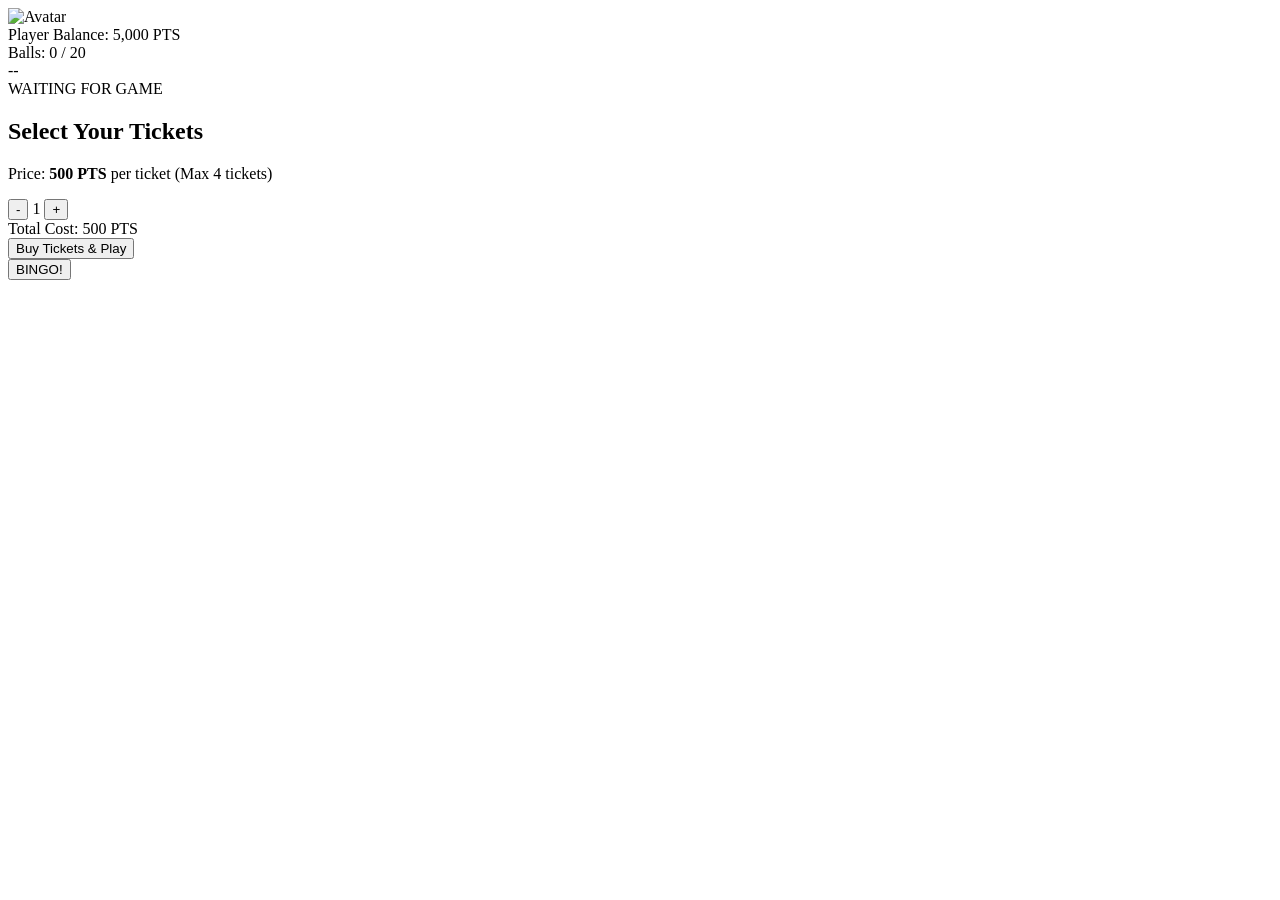
==== index.html @ 48576d4f "Create index.html" ====
<!DOCTYPE html>
<html lang="en">
<head>
  <meta charset="UTF-8">
  <meta name="viewport" content="width=device-width, initial-scale=1.0, maximum-scale=1.0, user-scalable=no">
  <title>75-Ball Bingo - Telegram Mini App</title>

  <!-- Telegram Web App SDK -->
  <script src="https://telegram.org/js/telegram-web-app.js"></script>

  <!-- External Stylesheet -->
  <link rel="stylesheet" href="style.css">
</head>
<body>
  <div id="app">
    <!-- Header: User Profile & Match Status -->
    <header class="app-header">
      <div class="user-profile">
        <img id="user-avatar" src="https://via.placeholder.com/40" alt="Avatar">
        <div class="user-info">
          <span id="user-name">Player</span>
          <span id="user-balance">Balance: 5,000 PTS</span>
        </div>
      </div>
      <div class="game-status">
        <span class="badge" id="called-count">Balls: 0 / 20</span>
      </div>
    </header>

    <!-- Ball Caller Display Area -->
    <section class="ball-caller-section">
      <div class="last-ball-container">
        <div class="ball-callout" id="current-ball">--</div>
        <div class="ball-label" id="current-letter">WAITING FOR GAME</div>
      </div>
      <div class="recent-balls" id="recent-balls-list">
        <!-- Up to 5 recently drawn mini-balls populate here dynamically -->
      </div>
    </section>

    <!-- Purchase Panel: Select Number of 500-Point Tickets -->
    <section class="purchase-panel" id="purchase-panel">
      <h2>Select Your Tickets</h2>
      <p class="subtitle">Price: <strong>500 PTS</strong> per ticket (Max 4 tickets)</p>
      
      <div class="ticket-selector">
        <button type="button" class="selector-btn" onclick="changeTicketCount(-1)">-</button>
        <span id="ticket-count-display">1</span>
        <button type="button" class="selector-btn" onclick="changeTicketCount(1)">+</button>
      </div>
      
      <div class="cost-summary">
        Total Cost: <span id="total-cost-display">500</span> PTS
      </div>

      <button type="button" class="primary-btn" id="buy-btn" onclick="confirmPurchase()">
        Buy Tickets & Play
      </button>
    </section>

    <!-- Interactive Playing Cards Container -->
    <section class="tickets-container hidden" id="tickets-container">
      <!-- 5x5 Bingo Cards will be dynamically injected here by app.js -->
    </section>

    <!-- Fixed Action Bar: Claim Victory -->
    <div class="action-bar hidden" id="action-bar">
      <button type="button" class="bingo-claim-btn" id="bingo-btn" onclick="claimBingo()">
        BINGO!
      </button>
    </div>
  </div>

  <!-- Confetti Canvas overlay for winning claims -->
  <canvas id="confetti-canvas"></canvas>

  <!-- External Application Logic -->
  <script src="app.js"></script>
</body>
</html>
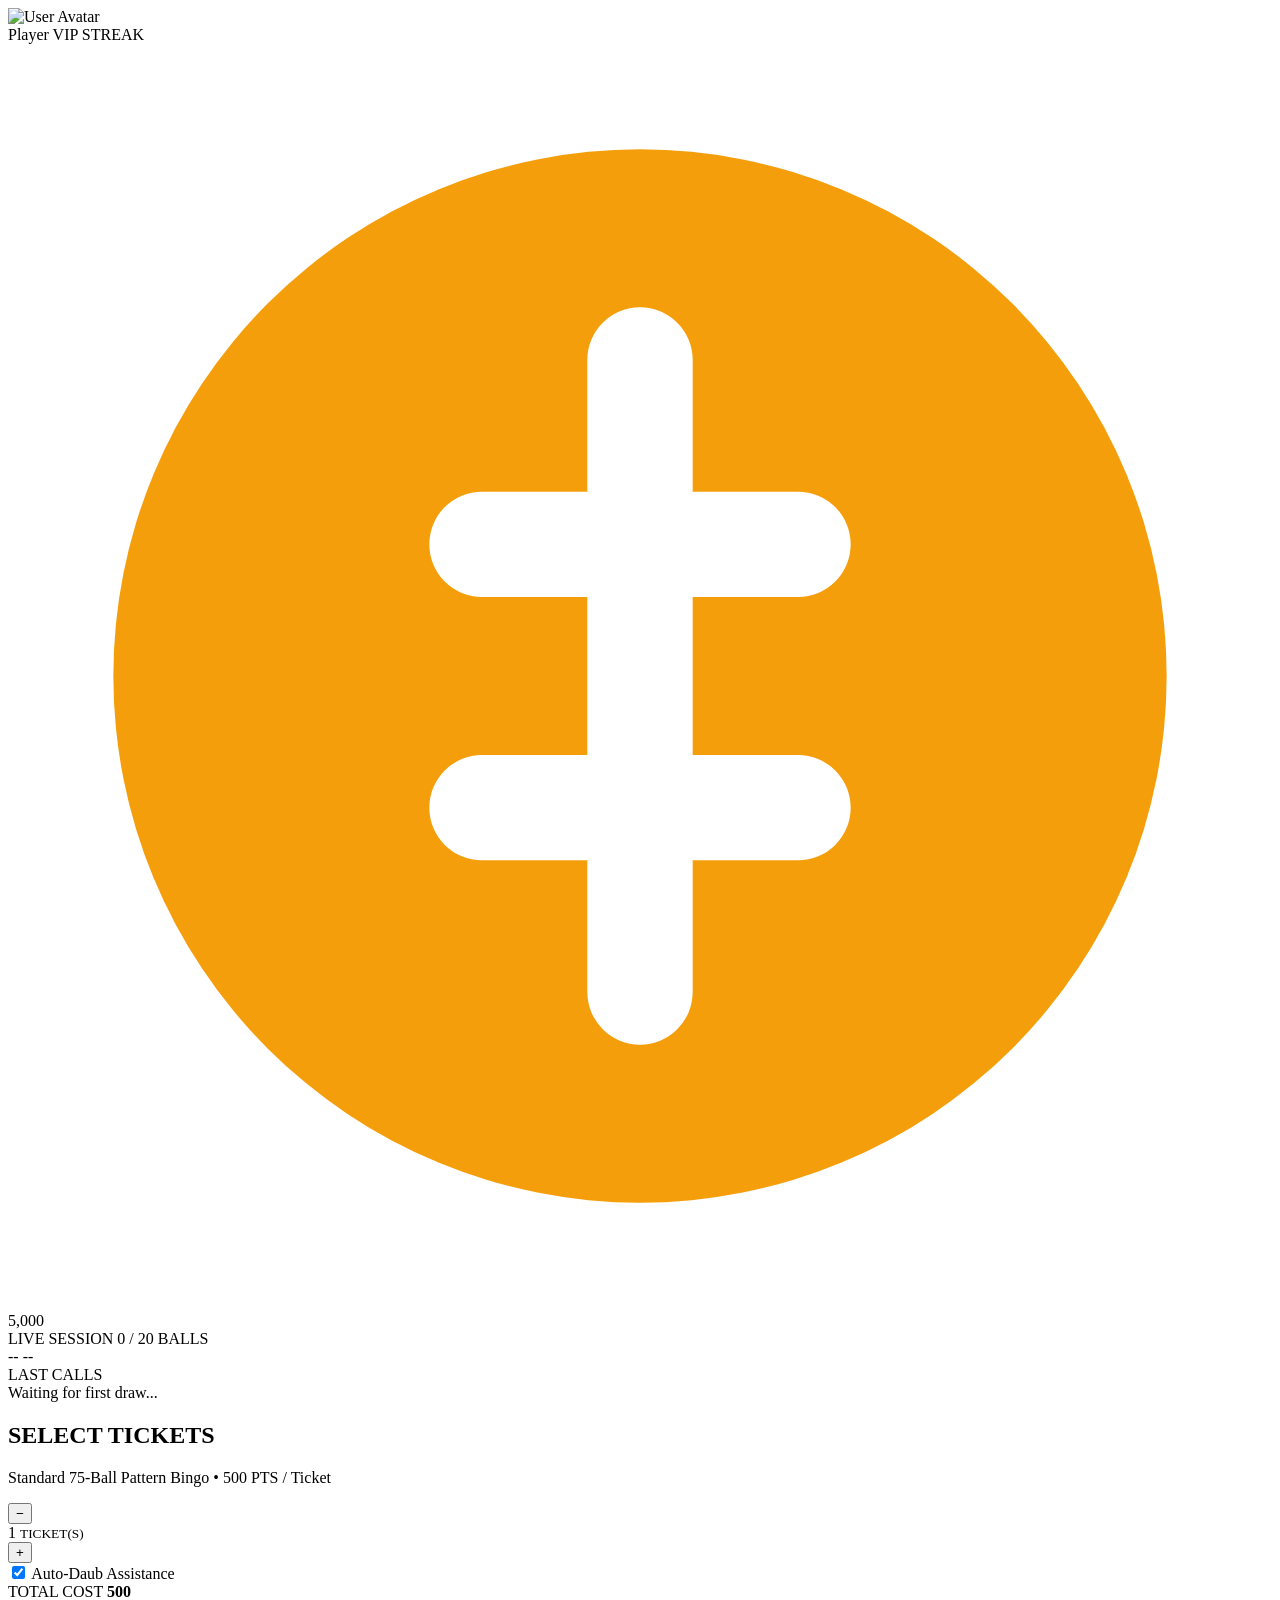
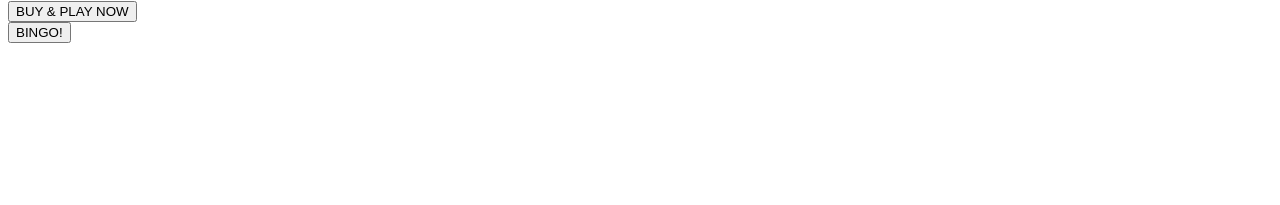
==== commit c2ce053c: "Create index.html" ====
--- a/index.html
+++ b/index.html
@@ -3,78 +3,119 @@
 <head>
   <meta charset="UTF-8">
   <meta name="viewport" content="width=device-width, initial-scale=1.0, maximum-scale=1.0, user-scalable=no">
-  <title>75-Ball Bingo - Telegram Mini App</title>
+  <title>75-Ball Bingo Classic</title>
 
   <!-- Telegram Web App SDK -->
   <script src="https://telegram.org/js/telegram-web-app.js"></script>
 
-  <!-- External Stylesheet -->
+  <!-- Google Fonts: Inter & Outfit -->
+  <link rel="preconnect" href="https://fonts.googleapis.com">
+  <link rel="preconnect" href="https://fonts.gstatic.com" crossorigin>
+  <link href="https://fonts.googleapis.com/css2?family=Inter:wght@400;500;600;700&family=Outfit:wght@600;800;900&display=swap" rel="stylesheet">
+
+  <!-- External App Styles -->
   <link rel="stylesheet" href="style.css">
 </head>
 <body>
-  <div id="app">
-    <!-- Header: User Profile & Match Status -->
+  <div id="app-wrapper">
+    <!-- Top Bar Navigation & Profile -->
     <header class="app-header">
-      <div class="user-profile">
-        <img id="user-avatar" src="https://via.placeholder.com/40" alt="Avatar">
-        <div class="user-info">
-          <span id="user-name">Player</span>
-          <span id="user-balance">Balance: 5,000 PTS</span>
+      <div class="user-chip">
+        <img id="user-avatar" src="https://via.placeholder.com/40/1f293d/3b82f6?text=B" alt="User Avatar">
+        <div class="user-meta">
+          <span id="user-name" class="user-name">Player</span>
+          <span class="vip-badge">VIP STREAK</span>
         </div>
       </div>
-      <div class="game-status">
-        <span class="badge" id="called-count">Balls: 0 / 20</span>
+
+      <div class="balance-badge">
+        <svg class="coin-icon" viewBox="0 0 24 24" fill="currentColor">
+          <circle cx="12" cy="12" r="10" fill="#f59e0b"/>
+          <path d="M12 6v12M9 9.5h6M9 14.5h6" stroke="#fff" stroke-width="2" stroke-linecap="round"/>
+        </svg>
+        <span id="user-balance">5,000</span>
       </div>
     </header>
 
-    <!-- Ball Caller Display Area -->
-    <section class="ball-caller-section">
-      <div class="last-ball-container">
-        <div class="ball-callout" id="current-ball">--</div>
-        <div class="ball-label" id="current-letter">WAITING FOR GAME</div>
+    <!-- Caller Arena Header Section -->
+    <section class="caller-arena">
+      <div class="status-ribbon">
+        <span id="game-status-text">LIVE SESSION</span>
+        <span id="called-count-badge">0 / 20 BALLS</span>
       </div>
-      <div class="recent-balls" id="recent-balls-list">
-        <!-- Up to 5 recently drawn mini-balls populate here dynamically -->
+
+      <div class="caller-display">
+        <!-- Giant Glowing Main Ball Display -->
+        <div class="ball-stage">
+          <div class="giant-ball B" id="current-ball-el">
+            <span class="letter" id="current-letter">--</span>
+            <span class="number" id="current-number">--</span>
+          </div>
+        </div>
+
+        <!-- History Strip -->
+        <div class="history-panel">
+          <span class="history-label">LAST CALLS</span>
+          <div class="recent-balls-strip" id="recent-balls-list">
+            <span class="empty-msg">Waiting for first draw...</span>
+          </div>
+        </div>
       </div>
     </section>
 
-    <!-- Purchase Panel: Select Number of 500-Point Tickets -->
+    <!-- Phase 1: Purchase Deck -->
     <section class="purchase-panel" id="purchase-panel">
-      <h2>Select Your Tickets</h2>
-      <p class="subtitle">Price: <strong>500 PTS</strong> per ticket (Max 4 tickets)</p>
-      
-      <div class="ticket-selector">
-        <button type="button" class="selector-btn" onclick="changeTicketCount(-1)">-</button>
-        <span id="ticket-count-display">1</span>
-        <button type="button" class="selector-btn" onclick="changeTicketCount(1)">+</button>
+      <div class="panel-card">
+        <h2 class="panel-title">SELECT TICKETS</h2>
+        <p class="panel-subtitle">Standard 75-Ball Pattern Bingo • 500 PTS / Ticket</p>
+
+        <div class="ticket-counter">
+          <button type="button" class="count-btn" onclick="changeTicketCount(-1)">−</button>
+          <div class="count-display">
+            <span id="ticket-count-display">1</span>
+            <small>TICKET(S)</small>
+          </div>
+          <button type="button" class="count-btn" onclick="changeTicketCount(1)">+</button>
+        </div>
+
+        <div class="options-row">
+          <label class="auto-daub-toggle">
+            <input type="checkbox" id="auto-daub-check" checked onchange="toggleAutoDaub(this.checked)">
+            <span class="toggle-slider"></span>
+            <span class="toggle-label">Auto-Daub Assistance</span>
+          </label>
+        </div>
+
+        <div class="checkout-footer">
+          <div class="total-cost">
+            <span>TOTAL COST</span>
+            <strong id="total-cost-display">500 PTS</strong>
+          </div>
+          <button type="button" class="btn-primary" id="buy-btn" onclick="confirmPurchase()">
+            BUY & PLAY NOW
+          </button>
+        </div>
       </div>
-      
-      <div class="cost-summary">
-        Total Cost: <span id="total-cost-display">500</span> PTS
-      </div>
-
-      <button type="button" class="primary-btn" id="buy-btn" onclick="confirmPurchase()">
-        Buy Tickets & Play
-      </button>
     </section>
 
-    <!-- Interactive Playing Cards Container -->
+    <!-- Phase 2: Interactive Bingo Cards Area -->
     <section class="tickets-container hidden" id="tickets-container">
-      <!-- 5x5 Bingo Cards will be dynamically injected here by app.js -->
+      <!-- 5x5 Cards dynamically injected here -->
     </section>
 
-    <!-- Fixed Action Bar: Claim Victory -->
+    <!-- Phase 3: Action Deck (Fixed Bottom Bar) -->
     <div class="action-bar hidden" id="action-bar">
       <button type="button" class="bingo-claim-btn" id="bingo-btn" onclick="claimBingo()">
-        BINGO!
+        <span class="glow"></span>
+        <span class="text">BINGO!</span>
       </button>
     </div>
   </div>
 
-  <!-- Confetti Canvas overlay for winning claims -->
+  <!-- Confetti Canvas -->
   <canvas id="confetti-canvas"></canvas>
 
-  <!-- External Application Logic -->
+  <!-- External Script -->
   <script src="app.js"></script>
 </body>
 </html>
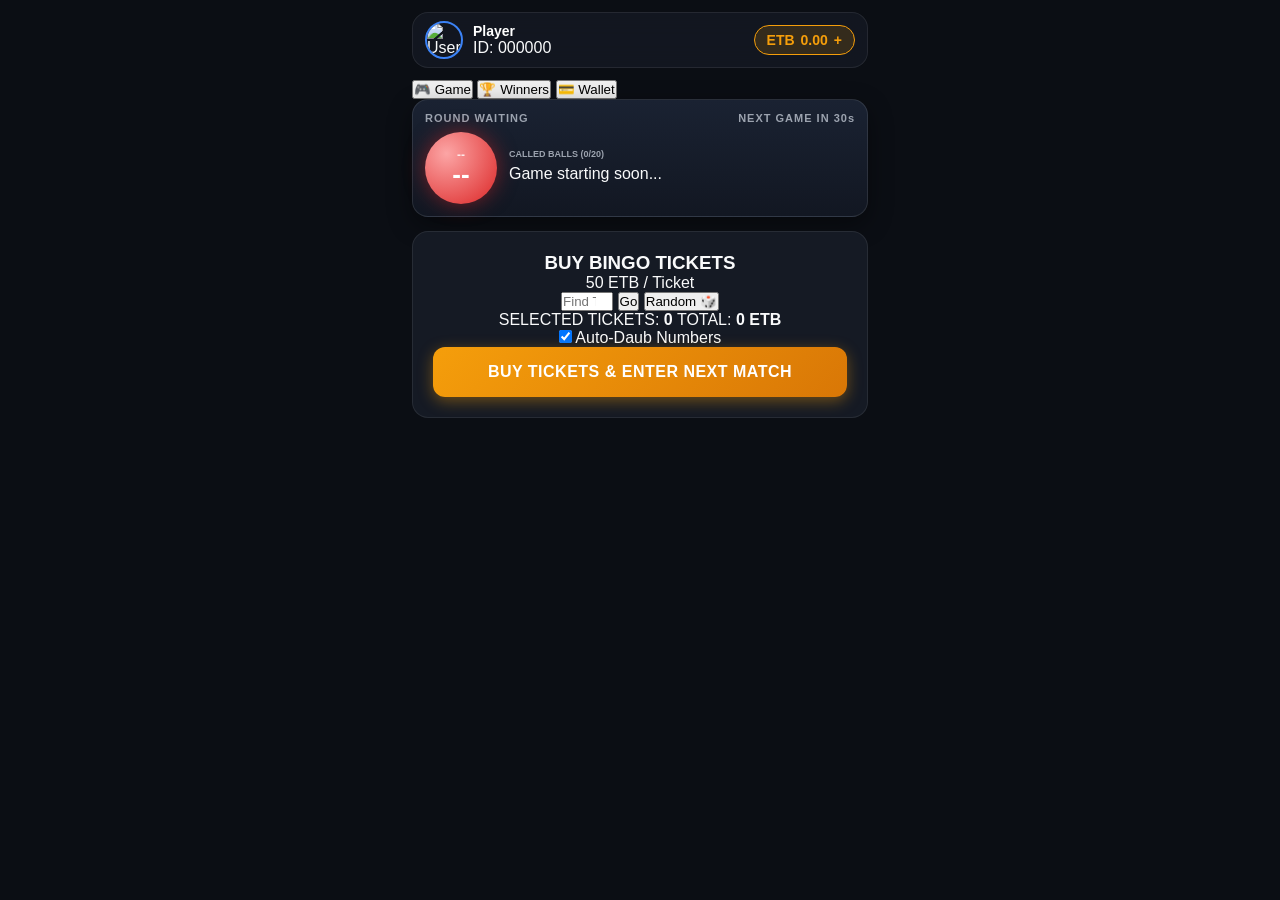
==== commit 7396c2bb: "Create index.html" ====
--- a/index.html
+++ b/index.html
@@ -3,119 +3,207 @@
 <head>
   <meta charset="UTF-8">
   <meta name="viewport" content="width=device-width, initial-scale=1.0, maximum-scale=1.0, user-scalable=no">
-  <title>75-Ball Bingo Classic</title>
+  <title>75-Ball Bingo Telebirr Mini App</title>
 
   <!-- Telegram Web App SDK -->
   <script src="https://telegram.org/js/telegram-web-app.js"></script>
 
-  <!-- Google Fonts: Inter & Outfit -->
+  <!-- Google Fonts -->
   <link rel="preconnect" href="https://fonts.googleapis.com">
   <link rel="preconnect" href="https://fonts.gstatic.com" crossorigin>
   <link href="https://fonts.googleapis.com/css2?family=Inter:wght@400;500;600;700&family=Outfit:wght@600;800;900&display=swap" rel="stylesheet">
 
-  <!-- External App Styles -->
   <link rel="stylesheet" href="style.css">
 </head>
 <body>
   <div id="app-wrapper">
-    <!-- Top Bar Navigation & Profile -->
+    <!-- Header -->
     <header class="app-header">
       <div class="user-chip">
         <img id="user-avatar" src="https://via.placeholder.com/40/1f293d/3b82f6?text=B" alt="User Avatar">
         <div class="user-meta">
           <span id="user-name" class="user-name">Player</span>
-          <span class="vip-badge">VIP STREAK</span>
-        </div>
-      </div>
-
-      <div class="balance-badge">
-        <svg class="coin-icon" viewBox="0 0 24 24" fill="currentColor">
-          <circle cx="12" cy="12" r="10" fill="#f59e0b"/>
-          <path d="M12 6v12M9 9.5h6M9 14.5h6" stroke="#fff" stroke-width="2" stroke-linecap="round"/>
-        </svg>
-        <span id="user-balance">5,000</span>
+          <span class="user-id-sub">ID: <span id="user-id-display">000000</span></span>
+        </div>
+      </div>
+
+      <div class="balance-badge" onclick="switchTab('wallet')">
+        <span class="currency">ETB</span>
+        <span id="user-balance">0.00</span>
+        <span class="add-icon">+</span>
       </div>
     </header>
 
-    <!-- Caller Arena Header Section -->
-    <section class="caller-arena">
-      <div class="status-ribbon">
-        <span id="game-status-text">LIVE SESSION</span>
-        <span id="called-count-badge">0 / 20 BALLS</span>
-      </div>
-
-      <div class="caller-display">
-        <!-- Giant Glowing Main Ball Display -->
-        <div class="ball-stage">
-          <div class="giant-ball B" id="current-ball-el">
-            <span class="letter" id="current-letter">--</span>
-            <span class="number" id="current-number">--</span>
-          </div>
-        </div>
-
-        <!-- History Strip -->
-        <div class="history-panel">
-          <span class="history-label">LAST CALLS</span>
-          <div class="recent-balls-strip" id="recent-balls-list">
-            <span class="empty-msg">Waiting for first draw...</span>
-          </div>
-        </div>
-      </div>
-    </section>
-
-    <!-- Phase 1: Purchase Deck -->
-    <section class="purchase-panel" id="purchase-panel">
-      <div class="panel-card">
-        <h2 class="panel-title">SELECT TICKETS</h2>
-        <p class="panel-subtitle">Standard 75-Ball Pattern Bingo • 500 PTS / Ticket</p>
-
-        <div class="ticket-counter">
-          <button type="button" class="count-btn" onclick="changeTicketCount(-1)">−</button>
-          <div class="count-display">
-            <span id="ticket-count-display">1</span>
-            <small>TICKET(S)</small>
-          </div>
-          <button type="button" class="count-btn" onclick="changeTicketCount(1)">+</button>
-        </div>
-
-        <div class="options-row">
-          <label class="auto-daub-toggle">
-            <input type="checkbox" id="auto-daub-check" checked onchange="toggleAutoDaub(this.checked)">
-            <span class="toggle-slider"></span>
-            <span class="toggle-label">Auto-Daub Assistance</span>
-          </label>
-        </div>
-
-        <div class="checkout-footer">
-          <div class="total-cost">
-            <span>TOTAL COST</span>
-            <strong id="total-cost-display">500 PTS</strong>
-          </div>
+    <!-- App Navigation Tabs -->
+    <nav class="app-tabs">
+      <button class="tab-btn active" id="tab-game" onclick="switchTab('game')">🎮 Game</button>
+      <button class="tab-btn" id="tab-winners" onclick="switchTab('winners')">🏆 Winners</button>
+      <button class="tab-btn" id="tab-wallet" onclick="switchTab('wallet')">💳 Wallet</button>
+    </nav>
+
+    <!-- SECTION 1: GAME TAB -->
+    <main id="view-game" class="tab-view active">
+      <!-- Live Game & Countdown Ribbon -->
+      <section class="caller-arena">
+        <div class="status-ribbon">
+          <span id="game-phase-label" class="phase-indicator">ROUND WAITING</span>
+          <span id="match-timer-badge" class="timer-badge">NEXT GAME IN 30s</span>
+        </div>
+
+        <div class="caller-display">
+          <div class="ball-stage">
+            <div class="giant-ball B" id="current-ball-el">
+              <span class="letter" id="current-letter">--</span>
+              <span class="number" id="current-number">--</span>
+            </div>
+          </div>
+
+          <div class="history-panel">
+            <span class="history-label">CALLED BALLS (<span id="called-count">0</span>/20)</span>
+            <div class="recent-balls-strip" id="recent-balls-list">
+              <span class="empty-msg">Game starting soon...</span>
+            </div>
+          </div>
+        </div>
+      </section>
+
+      <!-- Ticket Selection Panel (1 - 500) -->
+      <section class="ticket-picker-panel" id="purchase-panel">
+        <div class="panel-card">
+          <div class="picker-header">
+            <h3>BUY BINGO TICKETS</h3>
+            <span class="ticket-price-tag">50 ETB / Ticket</span>
+          </div>
+
+          <div class="ticket-search-bar">
+            <input type="number" id="ticket-search-input" min="1" max="500" placeholder="Find Ticket # (1-500)...">
+            <button class="btn-sm" onclick="jumpToTicket()">Go</button>
+            <button class="btn-sm btn-accent" onclick="selectRandomTicket()">Random 🎲</button>
+          </div>
+
+          <!-- Quick Select Preset Grid -->
+          <div class="preset-tickets-scroll" id="preset-grid">
+            <!-- 500 Ticket Pills Generated Dynamically -->
+          </div>
+
+          <div class="selected-summary">
+            <span>SELECTED TICKETS: <strong id="selected-tickets-count">0</strong></span>
+            <span>TOTAL: <strong id="total-ticket-cost">0 ETB</strong></span>
+          </div>
+
+          <div class="picker-options">
+            <label class="toggle-control">
+              <input type="checkbox" id="auto-daub-check" checked onchange="toggleAutoDaub(this.checked)">
+              <span class="toggle-slider"></span>
+              <span class="toggle-text">Auto-Daub Numbers</span>
+            </label>
+          </div>
+
           <button type="button" class="btn-primary" id="buy-btn" onclick="confirmPurchase()">
-            BUY & PLAY NOW
+            BUY TICKETS & ENTER NEXT MATCH
           </button>
         </div>
-      </div>
-    </section>
-
-    <!-- Phase 2: Interactive Bingo Cards Area -->
-    <section class="tickets-container hidden" id="tickets-container">
-      <!-- 5x5 Cards dynamically injected here -->
-    </section>
-
-    <!-- Phase 3: Action Deck (Fixed Bottom Bar) -->
+      </section>
+
+      <!-- Active Game Play Tickets View -->
+      <section class="tickets-container hidden" id="tickets-container">
+        <!-- Purchased Tickets Injected Here -->
+      </section>
+    </main>
+
+    <!-- SECTION 2: PUBLIC WINNERS BOARD -->
+    <main id="view-winners" class="tab-view hidden">
+      <div class="winners-panel">
+        <div class="section-title">
+          <h2>🏆 PUBLIC WINNER BOARD</h2>
+          <p>Real-time game results. Tap any winner to inspect their ticket.</p>
+        </div>
+        <div class="winners-list" id="public-winners-list">
+          <!-- Dynamic Winner Cards Injected Here -->
+        </div>
+      </div>
+    </main>
+
+    <!-- SECTION 3: TELEBIRR WALLET (DEPOSIT & WITHDRAW) -->
+    <main id="view-wallet" class="tab-view hidden">
+      <div class="wallet-card">
+        <h2>TELEBIRR WALLET</h2>
+        <div class="wallet-balance-box">
+          <span>Available Balance</span>
+          <h1 id="wallet-balance-large">0.00 ETB</h1>
+        </div>
+
+        <div class="wallet-actions">
+          <button class="wallet-tab-btn active" id="btn-show-deposit" onclick="toggleWalletForm('deposit')">Deposit</button>
+          <button class="wallet-tab-btn" id="btn-show-withdraw" onclick="toggleWalletForm('withdraw')">Withdraw</button>
+        </div>
+
+        <!-- Telebirr Deposit Instructions & Form -->
+        <div class="wallet-form-container" id="deposit-form">
+          <div class="telebirr-instructions">
+            <div class="telebirr-badge">telebirr</div>
+            <p>1. Send deposit amount via Telebirr to:</p>
+            <div class="telebirr-details">
+              <span>Phone: <strong>0920384625</strong></span>
+              <span>Account Name: <strong>EFA</strong></span>
+            </div>
+            <p>2. Enter amount and Telebirr Transaction ID below:</p>
+          </div>
+
+          <div class="form-group">
+            <label>Deposit Amount (ETB)</label>
+            <input type="number" id="dep-amount" min="10" placeholder="e.g. 500">
+          </div>
+          <div class="form-group">
+            <label>Telebirr Transaction Number (TXN ID)</label>
+            <input type="text" id="dep-txnid" placeholder="e.g. TLB89342019">
+          </div>
+          <button class="btn-primary" onclick="submitDepositRequest()">Submit Deposit Request</button>
+        </div>
+
+        <!-- Telebirr Withdrawal Form -->
+        <div class="wallet-form-container hidden" id="withdraw-form">
+          <div class="form-group">
+            <label>Withdrawal Amount (ETB)</label>
+            <input type="number" id="wd-amount" min="50" placeholder="e.g. 200">
+          </div>
+          <div class="form-group">
+            <label>Your Telebirr Registered Phone Number</label>
+            <input type="tel" id="wd-phone" placeholder="09XXXXXXXX">
+          </div>
+          <button class="btn-primary" onclick="submitWithdrawalRequest()">Request Telebirr Withdrawal</button>
+        </div>
+
+        <!-- Transaction Requests Log -->
+        <div class="history-section">
+          <h3>Your Requests History</h3>
+          <div id="wallet-history-list" class="history-list">
+            <p class="empty-msg">No pending or past transactions.</p>
+          </div>
+        </div>
+      </div>
+    </main>
+
+    <!-- Bottom Fixed Action Bar for BINGO Claims -->
     <div class="action-bar hidden" id="action-bar">
       <button type="button" class="bingo-claim-btn" id="bingo-btn" onclick="claimBingo()">
-        <span class="glow"></span>
-        <span class="text">BINGO!</span>
+        BINGO!
       </button>
     </div>
   </div>
 
-  <!-- Confetti Canvas -->
+  <!-- Winner Card Inspection Modal -->
+  <div id="winner-modal" class="modal-overlay hidden" onclick="closeWinnerModal(event)">
+    <div class="modal-card">
+      <button class="modal-close" onclick="closeWinnerModal(null, true)">×</button>
+      <div id="modal-content">
+        <!-- Inspected Ticket Injected Here -->
+      </div>
+    </div>
+  </div>
+
   <canvas id="confetti-canvas"></canvas>
 
-  <!-- External Script -->
   <script src="app.js"></script>
 </body>
 </html>
--- a/style.css
+++ b/style.css
@@ -0,0 +1,507 @@
+/* ==========================================================================
+   75-BALL BINGOMANIA TELEGRAM MINI APP - MODERN DESIGN SYSTEM
+   ========================================================================== */
+
+:root {
+  --bg-main: #0B0E14;
+  --bg-card: #151A24;
+  --bg-card-hover: #1E2534;
+  --accent-gold: #F59E0B;
+  --accent-gold-glow: rgba(245, 158, 11, 0.4);
+  --accent-blue: #3B82F6;
+  --accent-green: #10B981;
+  --accent-red: #EF4444;
+  --accent-purple: #8B5CF6;
+  
+  /* B-I-N-G-O Standard Color Schemes */
+  --b-color: #EF4444;
+  --i-color: #3B82F6;
+  --n-color: #F59E0B;
+  --g-color: #10B981;
+  --o-color: #8B5CF6;
+
+  --text-main: #F9FAFB;
+  --text-muted: #9CA3AF;
+  --border-radius: 16px;
+  --font-main: 'Inter', -apple-system, sans-serif;
+  --font-display: 'Outfit', sans-serif;
+}
+
+* {
+  box-sizing: border-box;
+  margin: 0;
+  padding: 0;
+  user-select: none;
+  -webkit-tap-highlight-color: transparent;
+}
+
+body {
+  background-color: var(--bg-main);
+  color: var(--text-main);
+  font-family: var(--font-main);
+  min-height: 100vh;
+  display: flex;
+  justify-content: center;
+  overflow-x: hidden;
+}
+
+#app-wrapper {
+  width: 100%;
+  max-width: 480px;
+  min-height: 100vh;
+  display: flex;
+  flex-direction: column;
+  padding: 12px;
+  padding-bottom: 90px;
+  position: relative;
+}
+
+/* Helper Classes */
+.hidden { display: none !important; }
+
+/* --------------------------------------------------------------------------
+   1. APP HEADER
+   -------------------------------------------------------------------------- */
+.app-header {
+  display: flex;
+  justify-content: space-between;
+  align-items: center;
+  background: rgba(21, 26, 36, 0.8);
+  backdrop-filter: blur(12px);
+  padding: 8px 12px;
+  border-radius: var(--border-radius);
+  border: 1px solid rgba(255, 255, 255, 0.08);
+  margin-bottom: 12px;
+}
+
+.user-chip {
+  display: flex;
+  align-items: center;
+  gap: 10px;
+}
+
+.user-chip img {
+  width: 38px;
+  height: 38px;
+  border-radius: 50%;
+  border: 2px solid var(--accent-blue);
+  object-fit: cover;
+}
+
+.user-meta {
+  display: flex;
+  flex-direction: column;
+}
+
+.user-name {
+  font-family: var(--font-display);
+  font-weight: 700;
+  font-size: 14px;
+  color: #FFF;
+}
+
+.vip-badge {
+  font-size: 9px;
+  font-weight: 800;
+  color: var(--accent-gold);
+  letter-spacing: 0.5px;
+}
+
+.balance-badge {
+  display: flex;
+  align-items: center;
+  gap: 6px;
+  background: rgba(245, 158, 11, 0.15);
+  border: 1px solid var(--accent-gold);
+  padding: 6px 12px;
+  border-radius: 20px;
+  font-family: var(--font-display);
+  font-weight: 800;
+  font-size: 14px;
+  color: var(--accent-gold);
+}
+
+.coin-icon {
+  width: 18px;
+  height: 18px;
+}
+
+/* --------------------------------------------------------------------------
+   2. CALLER ARENA
+   -------------------------------------------------------------------------- */
+.caller-arena {
+  background: linear-gradient(180deg, #1A2232 0%, #121722 100%);
+  border-radius: var(--border-radius);
+  border: 1px solid rgba(255, 255, 255, 0.1);
+  padding: 12px;
+  margin-bottom: 14px;
+  box-shadow: 0 8px 24px rgba(0, 0, 0, 0.4);
+}
+
+.status-ribbon {
+  display: flex;
+  justify-content: space-between;
+  font-size: 11px;
+  font-weight: 700;
+  color: var(--text-muted);
+  letter-spacing: 1px;
+  margin-bottom: 8px;
+}
+
+.caller-display {
+  display: flex;
+  align-items: center;
+  gap: 12px;
+}
+
+.ball-stage {
+  flex-shrink: 0;
+}
+
+.giant-ball {
+  width: 72px;
+  height: 72px;
+  border-radius: 50%;
+  background: radial-gradient(circle at 30% 30%, #38BDF8, #0284C7);
+  display: flex;
+  flex-direction: column;
+  align-items: center;
+  justify-content: center;
+  box-shadow: 0 0 20px rgba(56, 189, 248, 0.5), inset 0 -4px 6px rgba(0,0,0,0.3);
+  animation: ballBounce 0.4s cubic-bezier(0.175, 0.885, 0.32, 1.275);
+}
+
+.giant-ball .letter {
+  font-family: var(--font-display);
+  font-size: 12px;
+  font-weight: 900;
+  color: rgba(255, 255, 255, 0.8);
+  line-height: 1;
+}
+
+.giant-ball .number {
+  font-family: var(--font-display);
+  font-size: 26px;
+  font-weight: 900;
+  color: #FFF;
+  line-height: 1;
+}
+
+/* Dynamic Ball Column Colors */
+.giant-ball.B { background: radial-gradient(circle at 30% 30%, #FCA5A5, #DC2626); box-shadow: 0 0 20px rgba(220, 38, 38, 0.5); }
+.giant-ball.I { background: radial-gradient(circle at 30% 30%, #93C5FD, #2563EB); box-shadow: 0 0 20px rgba(37, 99, 235, 0.5); }
+.giant-ball.N { background: radial-gradient(circle at 30% 30%, #FDE047, #D97706); box-shadow: 0 0 20px rgba(217, 119, 6, 0.5); }
+.giant-ball.G { background: radial-gradient(circle at 30% 30%, #6EE7B7, #059669); box-shadow: 0 0 20px rgba(5, 150, 105, 0.5); }
+.giant-ball.O { background: radial-gradient(circle at 30% 30%, #C4B5FD, #7C3AED); box-shadow: 0 0 20px rgba(124, 58, 237, 0.5); }
+
+.history-panel {
+  flex-grow: 1;
+  overflow: hidden;
+}
+
+.history-label {
+  font-size: 9px;
+  font-weight: 800;
+  color: var(--text-muted);
+  display: block;
+  margin-bottom: 6px;
+}
+
+.recent-balls-strip {
+  display: flex;
+  gap: 6px;
+  overflow-x: auto;
+  padding-bottom: 4px;
+}
+
+.recent-balls-strip::-webkit-scrollbar { display: none; }
+
+.mini-ball {
+  min-width: 34px;
+  height: 34px;
+  border-radius: 50%;
+  background: var(--bg-card);
+  border: 1px solid rgba(255, 255, 255, 0.15);
+  display: flex;
+  align-items: center;
+  justify-content: center;
+  font-family: var(--font-display);
+  font-weight: 800;
+  font-size: 12px;
+  color: #FFF;
+}
+
+/* --------------------------------------------------------------------------
+   3. PURCHASE PANEL
+   -------------------------------------------------------------------------- */
+.panel-card {
+  background: var(--bg-card);
+  border-radius: var(--border-radius);
+  padding: 20px;
+  border: 1px solid rgba(255, 255, 255, 0.08);
+  text-align: center;
+}
+
+.panel-title {
+  font-family: var(--font-display);
+  font-size: 20px;
+  font-weight: 900;
+  letter-spacing: 0.5px;
+}
+
+.panel-subtitle {
+  font-size: 12px;
+  color: var(--text-muted);
+  margin-top: 4px;
+  margin-bottom: 20px;
+}
+
+.ticket-counter {
+  display: flex;
+  align-items: center;
+  justify-content: center;
+  gap: 20px;
+  margin-bottom: 20px;
+}
+
+.count-btn {
+  width: 48px;
+  height: 48px;
+  border-radius: 12px;
+  background: #232B3E;
+  border: 1px solid rgba(255, 255, 255, 0.1);
+  color: #FFF;
+  font-size: 24px;
+  font-weight: 700;
+  cursor: pointer;
+  transition: active 0.1s;
+}
+
+.count-btn:active { transform: scale(0.92); }
+
+.count-display {
+  display: flex;
+  flex-direction: column;
+}
+
+.count-display span {
+  font-family: var(--font-display);
+  font-size: 32px;
+  font-weight: 900;
+  color: var(--accent-gold);
+}
+
+.count-display small {
+  font-size: 10px;
+  color: var(--text-muted);
+}
+
+.options-row {
+  margin-bottom: 20px;
+}
+
+.auto-daub-toggle {
+  display: inline-flex;
+  align-items: center;
+  gap: 10px;
+  cursor: pointer;
+}
+
+.toggle-label {
+  font-size: 13px;
+  color: var(--text-main);
+}
+
+.checkout-footer {
+  display: flex;
+  flex-direction: column;
+  gap: 12px;
+}
+
+.total-cost {
+  display: flex;
+  justify-content: space-between;
+  font-size: 14px;
+  font-weight: 600;
+  color: var(--text-muted);
+}
+
+.total-cost strong {
+  color: var(--accent-gold);
+  font-family: var(--font-display);
+  font-size: 18px;
+}
+
+.btn-primary {
+  width: 100%;
+  padding: 16px;
+  border-radius: 12px;
+  border: none;
+  background: linear-gradient(135deg, #F59E0B 0%, #D97706 100%);
+  color: #FFF;
+  font-family: var(--font-display);
+  font-weight: 900;
+  font-size: 16px;
+  letter-spacing: 0.5px;
+  box-shadow: 0 4px 15px rgba(245, 158, 11, 0.4);
+  cursor: pointer;
+  transition: transform 0.1s;
+}
+
+.btn-primary:active { transform: scale(0.98); }
+
+/* --------------------------------------------------------------------------
+   4. BINGO TICKET GRID
+   -------------------------------------------------------------------------- */
+.tickets-container {
+  display: flex;
+  flex-direction: column;
+  gap: 16px;
+}
+
+.bingo-card {
+  background: var(--bg-card);
+  border-radius: var(--border-radius);
+  border: 1px solid rgba(255, 255, 255, 0.1);
+  padding: 12px;
+  box-shadow: 0 4px 12px rgba(0,0,0,0.3);
+}
+
+.card-header {
+  display: flex;
+  justify-content: space-between;
+  font-size: 11px;
+  font-weight: 800;
+  color: var(--text-muted);
+  margin-bottom: 8px;
+  padding: 0 4px;
+}
+
+.bingo-grid {
+  display: grid;
+  grid-template-columns: repeat(5, 1fr);
+  gap: 6px;
+}
+
+.grid-header {
+  height: 32px;
+  display: flex;
+  align-items: center;
+  justify-content: center;
+  font-family: var(--font-display);
+  font-weight: 900;
+  font-size: 16px;
+  border-radius: 6px;
+  color: #FFF;
+}
+
+.grid-header:nth-child(1) { background: var(--b-color); }
+.grid-header:nth-child(2) { background: var(--i-color); }
+.grid-header:nth-child(3) { background: var(--n-color); }
+.grid-header:nth-child(4) { background: var(--g-color); }
+.grid-header:nth-child(5) { background: var(--o-color); }
+
+.grid-cell {
+  aspect-ratio: 1;
+  background: #1C2433;
+  border-radius: 8px;
+  display: flex;
+  align-items: center;
+  justify-content: center;
+  font-family: var(--font-display);
+  font-size: 16px;
+  font-weight: 800;
+  color: #FFF;
+  cursor: pointer;
+  position: relative;
+  border: 1px solid rgba(255, 255, 255, 0.05);
+  transition: all 0.15s ease;
+}
+
+.grid-cell.free {
+  background: rgba(245, 158, 11, 0.15);
+  border: 1px solid var(--accent-gold);
+  color: var(--accent-gold);
+  font-size: 10px;
+  font-weight: 900;
+}
+
+.grid-cell.daubed {
+  background: linear-gradient(135deg, #10B981 0%, #059669 100%);
+  color: #FFF;
+  box-shadow: inset 0 0 8px rgba(0,0,0,0.4);
+  transform: scale(0.96);
+}
+
+.grid-cell.daubed::after {
+  content: '★';
+  position: absolute;
+  font-size: 10px;
+  top: 2px;
+  right: 4px;
+  opacity: 0.6;
+}
+
+/* Highlight cell if ball was called but user hasn't daubed it yet */
+.grid-cell.pulse-highlight {
+  border: 2px solid var(--accent-gold);
+  animation: pulseCell 1s infinite alternate;
+}
+
+/* --------------------------------------------------------------------------
+   5. ACTION BAR & CONFETTI
+   -------------------------------------------------------------------------- */
+.action-bar {
+  position: fixed;
+  bottom: 0;
+  left: 0;
+  right: 0;
+  padding: 12px;
+  background: rgba(11, 14, 20, 0.9);
+  backdrop-filter: blur(10px);
+  display: flex;
+  justify-content: center;
+  z-index: 100;
+}
+
+.bingo-claim-btn {
+  width: 100%;
+  max-width: 450px;
+  height: 56px;
+  border-radius: 16px;
+  border: none;
+  background: linear-gradient(135deg, #EF4444 0%, #DC2626 100%);
+  color: #FFF;
+  font-family: var(--font-display);
+  font-size: 22px;
+  font-weight: 900;
+  letter-spacing: 2px;
+  cursor: pointer;
+  position: relative;
+  overflow: hidden;
+  box-shadow: 0 0 20px rgba(239, 68, 68, 0.6);
+}
+
+.bingo-claim-btn:active { transform: scale(0.97); }
+
+#confetti-canvas {
+  position: fixed;
+  top: 0;
+  left: 0;
+  width: 100vw;
+  height: 100vh;
+  pointer-events: none;
+  z-index: 999;
+}
+
+/* Keyframe Animations */
+@keyframes ballBounce {
+  0% { transform: scale(0.3); opacity: 0; }
+  70% { transform: scale(1.1); }
+  100% { transform: scale(1); opacity: 1; }
+}
+
+@keyframes pulseCell {
+  0% { box-shadow: 0 0 2px var(--accent-gold); }
+  100% { box-shadow: 0 0 12px var(--accent-gold); }
+}
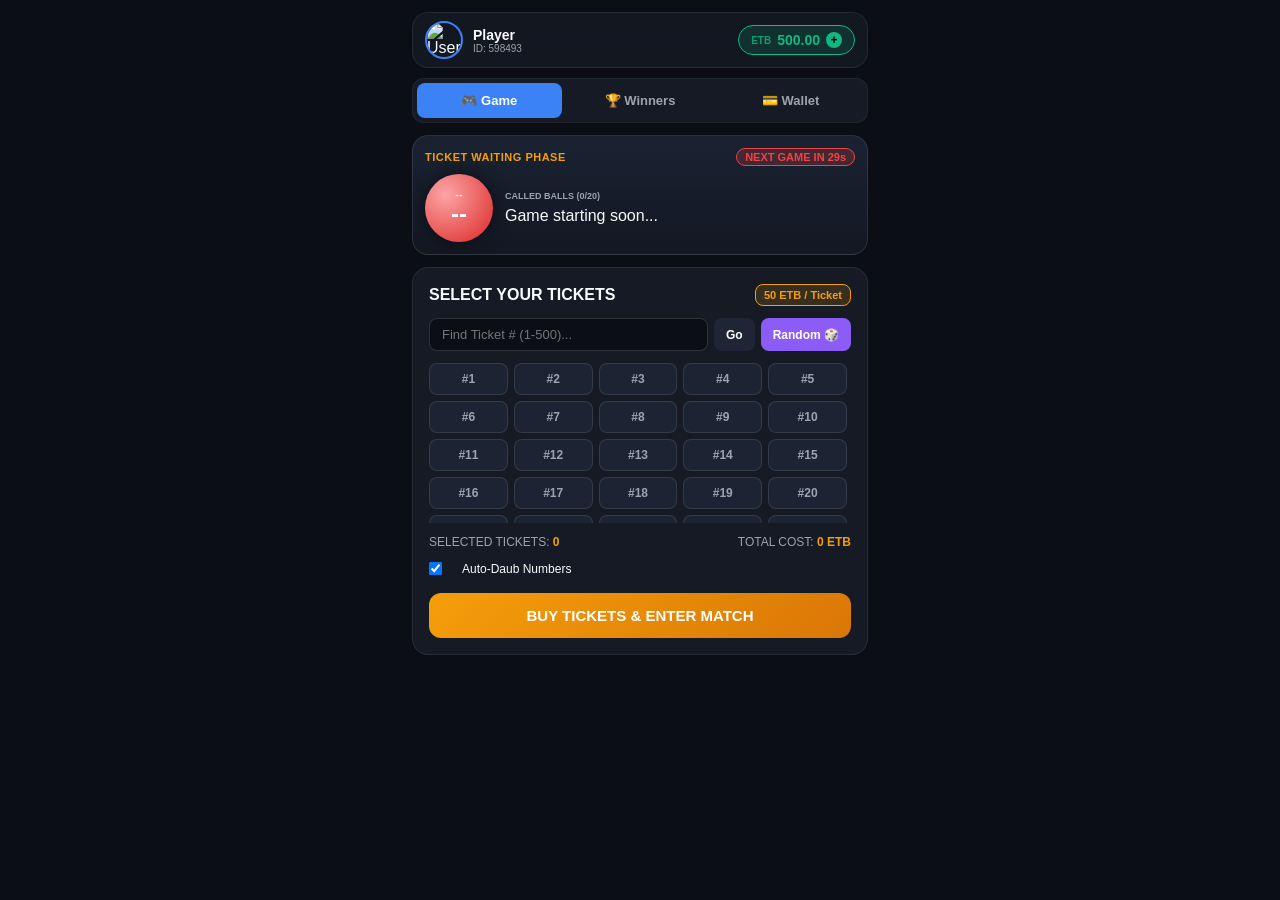
==== commit f3fd7ac0: "Create index.html" ====
--- a/index.html
+++ b/index.html
@@ -29,7 +29,7 @@
 
       <div class="balance-badge" onclick="switchTab('wallet')">
         <span class="currency">ETB</span>
-        <span id="user-balance">0.00</span>
+        <span id="user-balance">500.00</span>
         <span class="add-icon">+</span>
       </div>
     </header>
@@ -71,7 +71,7 @@
       <section class="ticket-picker-panel" id="purchase-panel">
         <div class="panel-card">
           <div class="picker-header">
-            <h3>BUY BINGO TICKETS</h3>
+            <h3>SELECT YOUR TICKETS</h3>
             <span class="ticket-price-tag">50 ETB / Ticket</span>
           </div>
 
@@ -88,7 +88,7 @@
 
           <div class="selected-summary">
             <span>SELECTED TICKETS: <strong id="selected-tickets-count">0</strong></span>
-            <span>TOTAL: <strong id="total-ticket-cost">0 ETB</strong></span>
+            <span>TOTAL COST: <strong id="total-ticket-cost">0 ETB</strong></span>
           </div>
 
           <div class="picker-options">
@@ -100,12 +100,12 @@
           </div>
 
           <button type="button" class="btn-primary" id="buy-btn" onclick="confirmPurchase()">
-            BUY TICKETS & ENTER NEXT MATCH
+            BUY TICKETS & ENTER MATCH
           </button>
         </div>
       </section>
 
-      <!-- Active Game Play Tickets View -->
+      <!-- Active Game Play Tickets View (Compact) -->
       <section class="tickets-container hidden" id="tickets-container">
         <!-- Purchased Tickets Injected Here -->
       </section>
@@ -130,7 +130,7 @@
         <h2>TELEBIRR WALLET</h2>
         <div class="wallet-balance-box">
           <span>Available Balance</span>
-          <h1 id="wallet-balance-large">0.00 ETB</h1>
+          <h1 id="wallet-balance-large">500.00 ETB</h1>
         </div>
 
         <div class="wallet-actions">
@@ -138,7 +138,7 @@
           <button class="wallet-tab-btn" id="btn-show-withdraw" onclick="toggleWalletForm('withdraw')">Withdraw</button>
         </div>
 
-        <!-- Telebirr Deposit Instructions & Form -->
+        <!-- Telebirr Deposit Form -->
         <div class="wallet-form-container" id="deposit-form">
           <div class="telebirr-instructions">
             <div class="telebirr-badge">telebirr</div>
@@ -184,7 +184,7 @@
       </div>
     </main>
 
-    <!-- Bottom Fixed Action Bar for BINGO Claims -->
+    <!-- Bottom Action Bar for BINGO Claims -->
     <div class="action-bar hidden" id="action-bar">
       <button type="button" class="bingo-claim-btn" id="bingo-btn" onclick="claimBingo()">
         BINGO!
--- a/style.css
+++ b/style.css
@@ -1,5 +1,5 @@
 /* ==========================================================================
-   75-BALL BINGOMANIA TELEGRAM MINI APP - MODERN DESIGN SYSTEM
+   75-BALL BINGOMANIA TELEBIRR EDITION - MOBILE DESIGN SYSTEM
    ========================================================================== */
 
 :root {
@@ -7,13 +7,12 @@
   --bg-card: #151A24;
   --bg-card-hover: #1E2534;
   --accent-gold: #F59E0B;
-  --accent-gold-glow: rgba(245, 158, 11, 0.4);
   --accent-blue: #3B82F6;
   --accent-green: #10B981;
   --accent-red: #EF4444;
   --accent-purple: #8B5CF6;
-  
-  /* B-I-N-G-O Standard Color Schemes */
+  --telebirr-color: #00A3E0;
+
   --b-color: #EF4444;
   --i-color: #3B82F6;
   --n-color: #F59E0B;
@@ -53,25 +52,21 @@
   flex-direction: column;
   padding: 12px;
   padding-bottom: 90px;
-  position: relative;
-}
-
-/* Helper Classes */
+}
+
 .hidden { display: none !important; }
 
-/* --------------------------------------------------------------------------
-   1. APP HEADER
-   -------------------------------------------------------------------------- */
+/* 1. HEADER & NAVIGATION */
 .app-header {
   display: flex;
   justify-content: space-between;
   align-items: center;
-  background: rgba(21, 26, 36, 0.8);
+  background: rgba(21, 26, 36, 0.85);
   backdrop-filter: blur(12px);
   padding: 8px 12px;
   border-radius: var(--border-radius);
   border: 1px solid rgba(255, 255, 255, 0.08);
-  margin-bottom: 12px;
+  margin-bottom: 10px;
 }
 
 .user-chip {
@@ -97,55 +92,105 @@
   font-family: var(--font-display);
   font-weight: 700;
   font-size: 14px;
-  color: #FFF;
-}
-
-.vip-badge {
-  font-size: 9px;
-  font-weight: 800;
-  color: var(--accent-gold);
-  letter-spacing: 0.5px;
+}
+
+.user-id-sub {
+  font-size: 10px;
+  color: var(--text-muted);
 }
 
 .balance-badge {
   display: flex;
   align-items: center;
   gap: 6px;
-  background: rgba(245, 158, 11, 0.15);
-  border: 1px solid var(--accent-gold);
+  background: rgba(16, 185, 129, 0.15);
+  border: 1px solid var(--accent-green);
   padding: 6px 12px;
   border-radius: 20px;
   font-family: var(--font-display);
   font-weight: 800;
   font-size: 14px;
-  color: var(--accent-gold);
-}
-
-.coin-icon {
-  width: 18px;
-  height: 18px;
-}
-
-/* --------------------------------------------------------------------------
-   2. CALLER ARENA
-   -------------------------------------------------------------------------- */
+  color: var(--accent-green);
+  cursor: pointer;
+}
+
+.balance-badge .currency {
+  font-size: 10px;
+  opacity: 0.8;
+}
+
+.add-icon {
+  background: var(--accent-green);
+  color: #000;
+  width: 16px;
+  height: 16px;
+  border-radius: 50%;
+  display: flex;
+  align-items: center;
+  justify-content: center;
+  font-size: 12px;
+  font-weight: 900;
+}
+
+.app-tabs {
+  display: flex;
+  gap: 6px;
+  background: var(--bg-card);
+  padding: 4px;
+  border-radius: 12px;
+  margin-bottom: 12px;
+  border: 1px solid rgba(255, 255, 255, 0.05);
+}
+
+.tab-btn {
+  flex: 1;
+  padding: 10px;
+  background: transparent;
+  border: none;
+  color: var(--text-muted);
+  font-family: var(--font-display);
+  font-weight: 700;
+  font-size: 13px;
+  border-radius: 8px;
+  cursor: pointer;
+}
+
+.tab-btn.active {
+  background: var(--accent-blue);
+  color: #FFF;
+}
+
+/* 2. CALLER ARENA & COUNTDOWN */
 .caller-arena {
   background: linear-gradient(180deg, #1A2232 0%, #121722 100%);
   border-radius: var(--border-radius);
   border: 1px solid rgba(255, 255, 255, 0.1);
   padding: 12px;
-  margin-bottom: 14px;
-  box-shadow: 0 8px 24px rgba(0, 0, 0, 0.4);
+  margin-bottom: 12px;
 }
 
 .status-ribbon {
   display: flex;
   justify-content: space-between;
+  align-items: center;
+  margin-bottom: 8px;
+}
+
+.phase-indicator {
   font-size: 11px;
-  font-weight: 700;
-  color: var(--text-muted);
-  letter-spacing: 1px;
-  margin-bottom: 8px;
+  font-weight: 800;
+  color: var(--accent-gold);
+  letter-spacing: 0.5px;
+}
+
+.timer-badge {
+  background: rgba(239, 68, 68, 0.2);
+  border: 1px solid var(--accent-red);
+  color: var(--accent-red);
+  font-size: 11px;
+  font-weight: 800;
+  padding: 2px 8px;
+  border-radius: 10px;
 }
 
 .caller-display {
@@ -154,45 +199,36 @@
   gap: 12px;
 }
 
-.ball-stage {
-  flex-shrink: 0;
-}
-
 .giant-ball {
-  width: 72px;
-  height: 72px;
+  width: 68px;
+  height: 68px;
   border-radius: 50%;
-  background: radial-gradient(circle at 30% 30%, #38BDF8, #0284C7);
   display: flex;
   flex-direction: column;
   align-items: center;
   justify-content: center;
-  box-shadow: 0 0 20px rgba(56, 189, 248, 0.5), inset 0 -4px 6px rgba(0,0,0,0.3);
-  animation: ballBounce 0.4s cubic-bezier(0.175, 0.885, 0.32, 1.275);
+  box-shadow: 0 0 16px rgba(0,0,0,0.5);
 }
 
 .giant-ball .letter {
   font-family: var(--font-display);
-  font-size: 12px;
+  font-size: 11px;
   font-weight: 900;
   color: rgba(255, 255, 255, 0.8);
-  line-height: 1;
 }
 
 .giant-ball .number {
   font-family: var(--font-display);
-  font-size: 26px;
-  font-weight: 900;
-  color: #FFF;
-  line-height: 1;
-}
-
-/* Dynamic Ball Column Colors */
-.giant-ball.B { background: radial-gradient(circle at 30% 30%, #FCA5A5, #DC2626); box-shadow: 0 0 20px rgba(220, 38, 38, 0.5); }
-.giant-ball.I { background: radial-gradient(circle at 30% 30%, #93C5FD, #2563EB); box-shadow: 0 0 20px rgba(37, 99, 235, 0.5); }
-.giant-ball.N { background: radial-gradient(circle at 30% 30%, #FDE047, #D97706); box-shadow: 0 0 20px rgba(217, 119, 6, 0.5); }
-.giant-ball.G { background: radial-gradient(circle at 30% 30%, #6EE7B7, #059669); box-shadow: 0 0 20px rgba(5, 150, 105, 0.5); }
-.giant-ball.O { background: radial-gradient(circle at 30% 30%, #C4B5FD, #7C3AED); box-shadow: 0 0 20px rgba(124, 58, 237, 0.5); }
+  font-size: 24px;
+  font-weight: 900;
+  color: #FFF;
+}
+
+.giant-ball.B { background: radial-gradient(circle at 30% 30%, #FCA5A5, #DC2626); }
+.giant-ball.I { background: radial-gradient(circle at 30% 30%, #93C5FD, #2563EB); }
+.giant-ball.N { background: radial-gradient(circle at 30% 30%, #FDE047, #D97706); }
+.giant-ball.G { background: radial-gradient(circle at 30% 30%, #6EE7B7, #059669); }
+.giant-ball.O { background: radial-gradient(circle at 30% 30%, #C4B5FD, #7C3AED); }
 
 .history-panel {
   flex-grow: 1;
@@ -211,14 +247,11 @@
   display: flex;
   gap: 6px;
   overflow-x: auto;
-  padding-bottom: 4px;
-}
-
-.recent-balls-strip::-webkit-scrollbar { display: none; }
+}
 
 .mini-ball {
-  min-width: 34px;
-  height: 34px;
+  min-width: 32px;
+  height: 32px;
   border-radius: 50%;
   background: var(--bg-card);
   border: 1px solid rgba(255, 255, 255, 0.15);
@@ -228,143 +261,150 @@
   font-family: var(--font-display);
   font-weight: 800;
   font-size: 12px;
-  color: #FFF;
-}
-
-/* --------------------------------------------------------------------------
-   3. PURCHASE PANEL
-   -------------------------------------------------------------------------- */
+}
+
+/* 3. TICKET PICKER PANEL (#1 - #500) */
 .panel-card {
   background: var(--bg-card);
   border-radius: var(--border-radius);
-  padding: 20px;
+  padding: 16px;
   border: 1px solid rgba(255, 255, 255, 0.08);
+}
+
+.picker-header {
+  display: flex;
+  justify-content: space-between;
+  align-items: center;
+  margin-bottom: 12px;
+}
+
+.picker-header h3 {
+  font-family: var(--font-display);
+  font-size: 16px;
+}
+
+.ticket-price-tag {
+  background: rgba(245, 158, 11, 0.15);
+  color: var(--accent-gold);
+  border: 1px solid var(--accent-gold);
+  padding: 4px 8px;
+  border-radius: 8px;
+  font-size: 11px;
+  font-weight: 800;
+}
+
+.ticket-search-bar {
+  display: flex;
+  gap: 6px;
+  margin-bottom: 12px;
+}
+
+.ticket-search-bar input {
+  flex: 1;
+  background: #0B0E14;
+  border: 1px solid rgba(255, 255, 255, 0.15);
+  border-radius: 8px;
+  padding: 8px 12px;
+  color: #FFF;
+  font-size: 13px;
+}
+
+.btn-sm {
+  padding: 8px 12px;
+  border-radius: 8px;
+  border: none;
+  background: var(--bg-card-hover);
+  color: #FFF;
+  font-weight: 700;
+  font-size: 12px;
+  cursor: pointer;
+}
+
+.btn-accent {
+  background: var(--accent-purple);
+}
+
+.preset-tickets-scroll {
+  display: grid;
+  grid-template-columns: repeat(5, 1fr);
+  gap: 6px;
+  max-height: 160px;
+  overflow-y: auto;
+  padding-right: 4px;
+  margin-bottom: 12px;
+}
+
+.ticket-pill {
+  background: #1C2433;
+  border: 1px solid rgba(255, 255, 255, 0.1);
+  border-radius: 8px;
+  padding: 8px 4px;
   text-align: center;
-}
-
-.panel-title {
-  font-family: var(--font-display);
-  font-size: 20px;
-  font-weight: 900;
-  letter-spacing: 0.5px;
-}
-
-.panel-subtitle {
-  font-size: 12px;
-  color: var(--text-muted);
-  margin-top: 4px;
-  margin-bottom: 20px;
-}
-
-.ticket-counter {
-  display: flex;
-  align-items: center;
-  justify-content: center;
-  gap: 20px;
-  margin-bottom: 20px;
-}
-
-.count-btn {
-  width: 48px;
-  height: 48px;
-  border-radius: 12px;
-  background: #232B3E;
-  border: 1px solid rgba(255, 255, 255, 0.1);
-  color: #FFF;
-  font-size: 24px;
-  font-weight: 700;
-  cursor: pointer;
-  transition: active 0.1s;
-}
-
-.count-btn:active { transform: scale(0.92); }
-
-.count-display {
-  display: flex;
-  flex-direction: column;
-}
-
-.count-display span {
-  font-family: var(--font-display);
-  font-size: 32px;
-  font-weight: 900;
+  font-family: var(--font-display);
+  font-size: 12px;
+  font-weight: 800;
+  color: var(--text-muted);
+  cursor: pointer;
+}
+
+.ticket-pill.selected {
+  background: var(--accent-blue);
+  border-color: #60A5FA;
+  color: #FFF;
+}
+
+.selected-summary {
+  display: flex;
+  justify-content: space-between;
+  font-size: 12px;
+  color: var(--text-muted);
+  margin-bottom: 12px;
+}
+
+.selected-summary strong {
   color: var(--accent-gold);
 }
 
-.count-display small {
-  font-size: 10px;
-  color: var(--text-muted);
-}
-
-.options-row {
-  margin-bottom: 20px;
-}
-
-.auto-daub-toggle {
+.picker-options {
+  margin-bottom: 14px;
+}
+
+.toggle-control {
   display: inline-flex;
   align-items: center;
   gap: 10px;
   cursor: pointer;
 }
 
-.toggle-label {
-  font-size: 13px;
-  color: var(--text-main);
-}
-
-.checkout-footer {
-  display: flex;
-  flex-direction: column;
-  gap: 12px;
-}
-
-.total-cost {
-  display: flex;
-  justify-content: space-between;
-  font-size: 14px;
-  font-weight: 600;
-  color: var(--text-muted);
-}
-
-.total-cost strong {
-  color: var(--accent-gold);
-  font-family: var(--font-display);
-  font-size: 18px;
+.toggle-text {
+  font-size: 12px;
 }
 
 .btn-primary {
   width: 100%;
-  padding: 16px;
+  padding: 14px;
   border-radius: 12px;
   border: none;
   background: linear-gradient(135deg, #F59E0B 0%, #D97706 100%);
   color: #FFF;
   font-family: var(--font-display);
   font-weight: 900;
-  font-size: 16px;
-  letter-spacing: 0.5px;
-  box-shadow: 0 4px 15px rgba(245, 158, 11, 0.4);
-  cursor: pointer;
-  transition: transform 0.1s;
-}
-
-.btn-primary:active { transform: scale(0.98); }
-
-/* --------------------------------------------------------------------------
-   4. BINGO TICKET GRID
-   -------------------------------------------------------------------------- */
+  font-size: 15px;
+  cursor: pointer;
+}
+
+/* 4. BINGO TICKET DISPLAY */
 .tickets-container {
   display: flex;
   flex-direction: column;
-  gap: 16px;
+  gap: 14px;
 }
 
 .bingo-card {
   background: var(--bg-card);
   border-radius: var(--border-radius);
   border: 1px solid rgba(255, 255, 255, 0.1);
-  padding: 12px;
-  box-shadow: 0 4px 12px rgba(0,0,0,0.3);
+  padding: 10px;
 }
 
 .card-header {
@@ -374,7 +414,6 @@
   font-weight: 800;
   color: var(--text-muted);
   margin-bottom: 8px;
-  padding: 0 4px;
 }
 
 .bingo-grid {
@@ -384,13 +423,13 @@
 }
 
 .grid-header {
-  height: 32px;
+  height: 28px;
   display: flex;
   align-items: center;
   justify-content: center;
   font-family: var(--font-display);
   font-weight: 900;
-  font-size: 16px;
+  font-size: 14px;
   border-radius: 6px;
   color: #FFF;
 }
@@ -404,60 +443,231 @@
 .grid-cell {
   aspect-ratio: 1;
   background: #1C2433;
-  border-radius: 8px;
+  border-radius: 6px;
   display: flex;
   align-items: center;
   justify-content: center;
   font-family: var(--font-display);
-  font-size: 16px;
-  font-weight: 800;
-  color: #FFF;
-  cursor: pointer;
-  position: relative;
+  font-size: 15px;
+  font-weight: 800;
+  color: #FFF;
+  cursor: pointer;
   border: 1px solid rgba(255, 255, 255, 0.05);
-  transition: all 0.15s ease;
 }
 
 .grid-cell.free {
   background: rgba(245, 158, 11, 0.15);
   border: 1px solid var(--accent-gold);
   color: var(--accent-gold);
-  font-size: 10px;
+  font-size: 9px;
   font-weight: 900;
 }
 
 .grid-cell.daubed {
   background: linear-gradient(135deg, #10B981 0%, #059669 100%);
   color: #FFF;
-  box-shadow: inset 0 0 8px rgba(0,0,0,0.4);
-  transform: scale(0.96);
-}
-
-.grid-cell.daubed::after {
-  content: '★';
-  position: absolute;
+}
+
+/* 5. PUBLIC WINNERS BOARD */
+.winners-panel {
+  display: flex;
+  flex-direction: column;
+  gap: 12px;
+}
+
+.section-title h2 {
+  font-family: var(--font-display);
+  font-size: 18px;
+}
+
+.section-title p {
+  font-size: 12px;
+  color: var(--text-muted);
+}
+
+.winners-list {
+  display: flex;
+  flex-direction: column;
+  gap: 8px;
+}
+
+.winner-card {
+  background: var(--bg-card);
+  border: 1px solid rgba(255, 255, 255, 0.08);
+  border-radius: 12px;
+  padding: 12px;
+  display: flex;
+  justify-content: space-between;
+  align-items: center;
+  cursor: pointer;
+}
+
+.winner-info {
+  display: flex;
+  flex-direction: column;
+  gap: 2px;
+}
+
+.winner-name {
+  font-family: var(--font-display);
+  font-size: 14px;
+  font-weight: 800;
+  color: var(--accent-gold);
+}
+
+.winner-sub {
+  font-size: 11px;
+  color: var(--text-muted);
+}
+
+.winner-prize {
+  font-family: var(--font-display);
+  font-size: 16px;
+  font-weight: 900;
+  color: var(--accent-green);
+  text-align: right;
+}
+
+.inspect-badge {
   font-size: 10px;
-  top: 2px;
-  right: 4px;
-  opacity: 0.6;
-}
-
-/* Highlight cell if ball was called but user hasn't daubed it yet */
-.grid-cell.pulse-highlight {
-  border: 2px solid var(--accent-gold);
-  animation: pulseCell 1s infinite alternate;
-}
-
-/* --------------------------------------------------------------------------
-   5. ACTION BAR & CONFETTI
-   -------------------------------------------------------------------------- */
+  color: var(--accent-blue);
+  display: block;
+}
+
+/* 6. TELEBIRR WALLET VIEW */
+.wallet-card {
+  background: var(--bg-card);
+  border-radius: var(--border-radius);
+  padding: 16px;
+  border: 1px solid rgba(255, 255, 255, 0.08);
+}
+
+.wallet-balance-box {
+  background: #101622;
+  border-radius: 12px;
+  padding: 16px;
+  text-align: center;
+  margin: 12px 0;
+  border: 1px solid rgba(255, 255, 255, 0.05);
+}
+
+.wallet-balance-box span {
+  font-size: 12px;
+  color: var(--text-muted);
+}
+
+.wallet-balance-box h1 {
+  font-family: var(--font-display);
+  color: var(--accent-green);
+  font-size: 28px;
+  margin-top: 4px;
+}
+
+.wallet-actions {
+  display: flex;
+  gap: 8px;
+  margin-bottom: 16px;
+}
+
+.wallet-tab-btn {
+  flex: 1;
+  padding: 10px;
+  border-radius: 8px;
+  border: 1px solid rgba(255, 255, 255, 0.1);
+  background: transparent;
+  color: var(--text-muted);
+  font-weight: 700;
+  cursor: pointer;
+}
+
+.wallet-tab-btn.active {
+  background: var(--telebirr-color);
+  color: #FFF;
+  border-color: var(--telebirr-color);
+}
+
+.telebirr-instructions {
+  background: rgba(0, 163, 224, 0.1);
+  border: 1px solid var(--telebirr-color);
+  border-radius: 12px;
+  padding: 12px;
+  font-size: 12px;
+  margin-bottom: 14px;
+}
+
+.telebirr-badge {
+  background: var(--telebirr-color);
+  color: #FFF;
+  font-weight: 900;
+  font-size: 10px;
+  display: inline-block;
+  padding: 2px 6px;
+  border-radius: 4px;
+  margin-bottom: 6px;
+}
+
+.telebirr-details {
+  display: flex;
+  flex-direction: column;
+  margin: 6px 0;
+  color: #FFF;
+}
+
+.form-group {
+  display: flex;
+  flex-direction: column;
+  gap: 6px;
+  margin-bottom: 12px;
+}
+
+.form-group label {
+  font-size: 12px;
+  color: var(--text-muted);
+}
+
+.form-group input {
+  background: #0B0E14;
+  border: 1px solid rgba(255,255,255,0.15);
+  padding: 10px 12px;
+  border-radius: 8px;
+  color: #FFF;
+  font-size: 14px;
+}
+
+.history-section {
+  margin-top: 20px;
+  border-top: 1px solid rgba(255,255,255,0.08);
+  padding-top: 14px;
+}
+
+.history-section h3 {
+  font-size: 14px;
+  margin-bottom: 10px;
+}
+
+.history-item {
+  display: flex;
+  justify-content: space-between;
+  font-size: 12px;
+  padding: 8px 0;
+  border-bottom: 1px solid rgba(255,255,255,0.05);
+}
+
+.history-item .status {
+  font-weight: 800;
+}
+
+.status.pending { color: var(--accent-gold); }
+.status.approved { color: var(--accent-green); }
+
+/* 7. ACTION BAR & MODAL */
 .action-bar {
   position: fixed;
   bottom: 0;
   left: 0;
   right: 0;
   padding: 12px;
-  background: rgba(11, 14, 20, 0.9);
+  background: rgba(11, 14, 20, 0.95);
   backdrop-filter: blur(10px);
   display: flex;
   justify-content: center;
@@ -467,41 +677,55 @@
 .bingo-claim-btn {
   width: 100%;
   max-width: 450px;
-  height: 56px;
-  border-radius: 16px;
+  height: 52px;
+  border-radius: 14px;
   border: none;
   background: linear-gradient(135deg, #EF4444 0%, #DC2626 100%);
   color: #FFF;
   font-family: var(--font-display);
-  font-size: 22px;
+  font-size: 20px;
   font-weight: 900;
   letter-spacing: 2px;
   cursor: pointer;
+  box-shadow: 0 0 16px rgba(239, 68, 68, 0.5);
+}
+
+.modal-overlay {
+  position: fixed;
+  top: 0; left: 0; right: 0; bottom: 0;
+  background: rgba(0, 0, 0, 0.85);
+  display: flex;
+  align-items: center;
+  justify-content: center;
+  padding: 16px;
+  z-index: 999;
+}
+
+.modal-card {
+  background: var(--bg-card);
+  border-radius: var(--border-radius);
+  padding: 16px;
+  width: 100%;
+  max-width: 380px;
   position: relative;
-  overflow: hidden;
-  box-shadow: 0 0 20px rgba(239, 68, 68, 0.6);
-}
-
-.bingo-claim-btn:active { transform: scale(0.97); }
+  border: 1px solid rgba(255, 255, 255, 0.1);
+}
+
+.modal-close {
+  position: absolute;
+  top: 10px;
+  right: 14px;
+  background: transparent;
+  border: none;
+  color: var(--text-muted);
+  font-size: 24px;
+  cursor: pointer;
+}
 
 #confetti-canvas {
   position: fixed;
-  top: 0;
-  left: 0;
-  width: 100vw;
-  height: 100vh;
+  top: 0; left: 0;
+  width: 100vw; height: 100vh;
   pointer-events: none;
-  z-index: 999;
-}
-
-/* Keyframe Animations */
-@keyframes ballBounce {
-  0% { transform: scale(0.3); opacity: 0; }
-  70% { transform: scale(1.1); }
-  100% { transform: scale(1); opacity: 1; }
-}
-
-@keyframes pulseCell {
-  0% { box-shadow: 0 0 2px var(--accent-gold); }
-  100% { box-shadow: 0 0 12px var(--accent-gold); }
-}
+  z-index: 1000;
+}
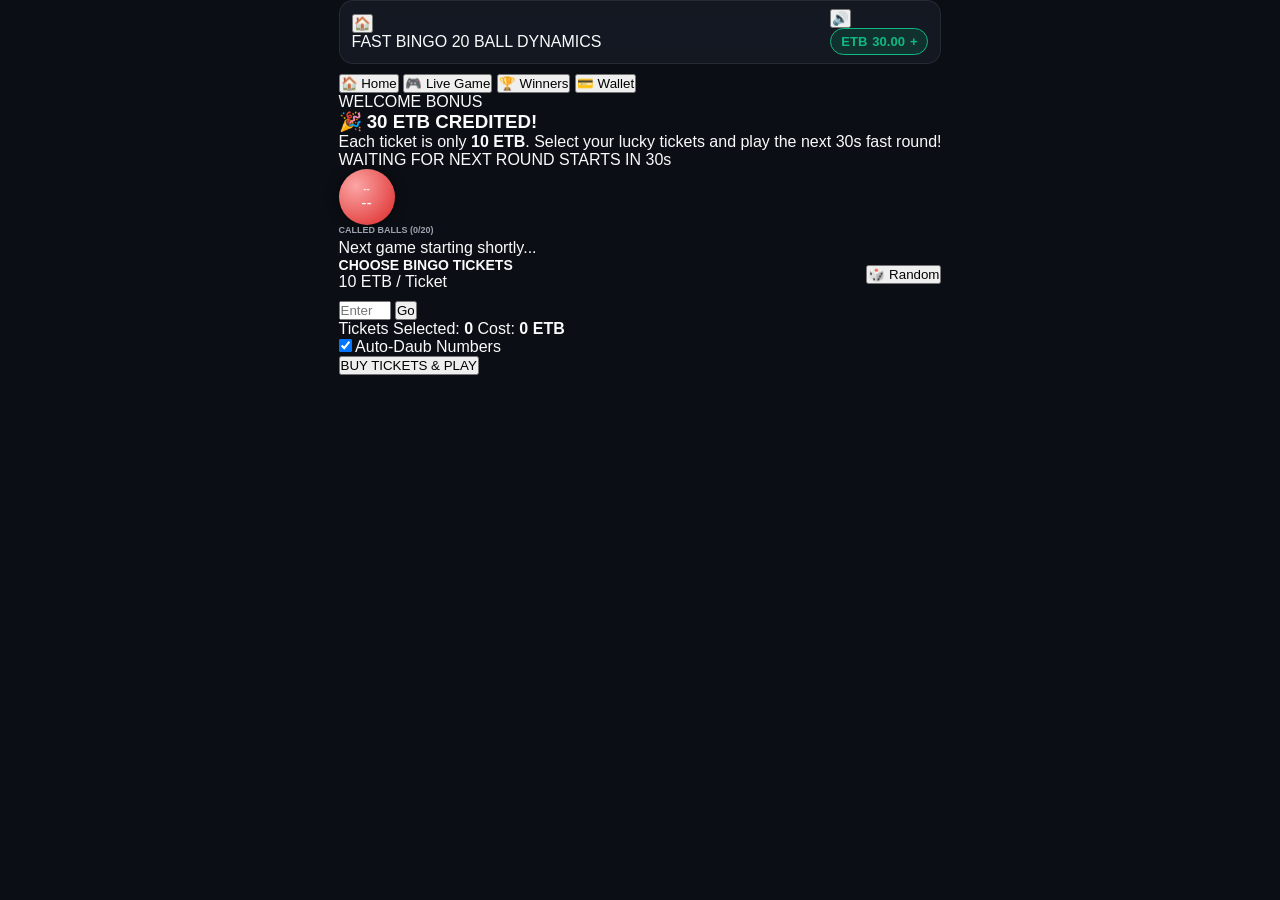
==== commit b5da752e: "Create index.html" ====
--- a/index.html
+++ b/index.html
@@ -3,7 +3,7 @@
 <head>
   <meta charset="UTF-8">
   <meta name="viewport" content="width=device-width, initial-scale=1.0, maximum-scale=1.0, user-scalable=no">
-  <title>75-Ball Bingo Telebirr Mini App</title>
+  <title>FAST BINGO - 75-Ball Telebirr Mini App</title>
 
   <!-- Telegram Web App SDK -->
   <script src="https://telegram.org/js/telegram-web-app.js"></script>
@@ -11,180 +11,215 @@
   <!-- Google Fonts -->
   <link rel="preconnect" href="https://fonts.googleapis.com">
   <link rel="preconnect" href="https://fonts.gstatic.com" crossorigin>
-  <link href="https://fonts.googleapis.com/css2?family=Inter:wght@400;500;600;700&family=Outfit:wght@600;800;900&display=swap" rel="stylesheet">
+  <link href="https://fonts.googleapis.com/css2?family=Plus+Jakarta+Sans:wght@400;600;700;800;900&display=swap" rel="stylesheet">
 
   <link rel="stylesheet" href="style.css">
 </head>
 <body>
-  <div id="app-wrapper">
-    <!-- Header -->
+  <div id="app">
+    <!-- Header Navbar -->
     <header class="app-header">
-      <div class="user-chip">
-        <img id="user-avatar" src="https://via.placeholder.com/40/1f293d/3b82f6?text=B" alt="User Avatar">
-        <div class="user-meta">
-          <span id="user-name" class="user-name">Player</span>
-          <span class="user-id-sub">ID: <span id="user-id-display">000000</span></span>
-        </div>
-      </div>
-
-      <div class="balance-badge" onclick="switchTab('wallet')">
-        <span class="currency">ETB</span>
-        <span id="user-balance">500.00</span>
-        <span class="add-icon">+</span>
+      <div class="brand">
+        <button class="nav-btn home-btn" onclick="goHome()" title="Home">
+          <span class="icon">🏠</span>
+        </button>
+        <div class="brand-text">
+          <span class="logo-title">FAST <span class="highlight">BINGO</span></span>
+          <span class="logo-sub">20 BALL DYNAMICS</span>
+        </div>
+      </div>
+
+      <div class="header-actions">
+        <button id="sound-toggle-btn" class="sound-toggle" onclick="toggleSound()">
+          🔊
+        </button>
+        <div class="balance-badge" onclick="switchTab('wallet')">
+          <span class="cur">ETB</span>
+          <span id="user-balance">30.00</span>
+          <span class="plus-icon">+</span>
+        </div>
       </div>
     </header>
 
     <!-- App Navigation Tabs -->
-    <nav class="app-tabs">
-      <button class="tab-btn active" id="tab-game" onclick="switchTab('game')">🎮 Game</button>
-      <button class="tab-btn" id="tab-winners" onclick="switchTab('winners')">🏆 Winners</button>
-      <button class="tab-btn" id="tab-wallet" onclick="switchTab('wallet')">💳 Wallet</button>
+    <nav class="tab-bar">
+      <button class="tab-item active" id="tab-home" onclick="switchTab('home')">
+        <span class="tab-icon">🏠</span>
+        <span class="tab-label">Home</span>
+      </button>
+      <button class="tab-item" id="tab-game" onclick="switchTab('game')">
+        <span class="tab-icon">🎮</span>
+        <span class="tab-label">Live Game</span>
+      </button>
+      <button class="tab-item" id="tab-winners" onclick="switchTab('winners')">
+        <span class="tab-icon">🏆</span>
+        <span class="tab-label">Winners</span>
+      </button>
+      <button class="tab-item" id="tab-wallet" onclick="switchTab('wallet')">
+        <span class="tab-icon">💳</span>
+        <span class="tab-label">Wallet</span>
+      </button>
     </nav>
 
-    <!-- SECTION 1: GAME TAB -->
-    <main id="view-game" class="tab-view active">
-      <!-- Live Game & Countdown Ribbon -->
-      <section class="caller-arena">
-        <div class="status-ribbon">
-          <span id="game-phase-label" class="phase-indicator">ROUND WAITING</span>
-          <span id="match-timer-badge" class="timer-badge">NEXT GAME IN 30s</span>
-        </div>
-
-        <div class="caller-display">
-          <div class="ball-stage">
-            <div class="giant-ball B" id="current-ball-el">
-              <span class="letter" id="current-letter">--</span>
-              <span class="number" id="current-number">--</span>
+    <!-- SECTION 1: HOME & TICKET PURCHASING LOBBY -->
+    <main id="view-home" class="view-panel active">
+      <!-- Welcome Bonus Banner -->
+      <div class="welcome-banner" id="welcome-banner">
+        <div class="banner-badge">WELCOME BONUS</div>
+        <div class="banner-body">
+          <h3>🎉 30 ETB CREDITED!</h3>
+          <p>Each ticket is only <strong>10 ETB</strong>. Select your lucky tickets and play the next 30s fast round!</p>
+        </div>
+      </div>
+
+      <!-- Caller & Countdown Ribbon -->
+      <section class="game-status-card">
+        <div class="status-top">
+          <span class="phase-tag" id="game-phase-tag">WAITING FOR NEXT ROUND</span>
+          <span class="timer-pill" id="match-timer-display">STARTS IN 30s</span>
+        </div>
+
+        <div class="caller-box">
+          <div class="giant-ball B" id="current-ball-el">
+            <span class="letter" id="current-letter">--</span>
+            <span class="num" id="current-number">--</span>
+          </div>
+
+          <div class="balls-history">
+            <div class="history-label">CALLED BALLS (<span id="called-count">0</span>/20)</div>
+            <div class="balls-strip" id="recent-balls-list">
+              <span class="placeholder-text">Next game starting shortly...</span>
             </div>
           </div>
-
-          <div class="history-panel">
-            <span class="history-label">CALLED BALLS (<span id="called-count">0</span>/20)</span>
-            <div class="recent-balls-strip" id="recent-balls-list">
-              <span class="empty-msg">Game starting soon...</span>
-            </div>
-          </div>
         </div>
       </section>
 
-      <!-- Ticket Selection Panel (1 - 500) -->
-      <section class="ticket-picker-panel" id="purchase-panel">
-        <div class="panel-card">
-          <div class="picker-header">
-            <h3>SELECT YOUR TICKETS</h3>
-            <span class="ticket-price-tag">50 ETB / Ticket</span>
-          </div>
-
-          <div class="ticket-search-bar">
-            <input type="number" id="ticket-search-input" min="1" max="500" placeholder="Find Ticket # (1-500)...">
-            <button class="btn-sm" onclick="jumpToTicket()">Go</button>
-            <button class="btn-sm btn-accent" onclick="selectRandomTicket()">Random 🎲</button>
-          </div>
-
-          <!-- Quick Select Preset Grid -->
-          <div class="preset-tickets-scroll" id="preset-grid">
-            <!-- 500 Ticket Pills Generated Dynamically -->
-          </div>
-
-          <div class="selected-summary">
-            <span>SELECTED TICKETS: <strong id="selected-tickets-count">0</strong></span>
-            <span>TOTAL COST: <strong id="total-ticket-cost">0 ETB</strong></span>
-          </div>
-
-          <div class="picker-options">
-            <label class="toggle-control">
-              <input type="checkbox" id="auto-daub-check" checked onchange="toggleAutoDaub(this.checked)">
-              <span class="toggle-slider"></span>
-              <span class="toggle-text">Auto-Daub Numbers</span>
-            </label>
-          </div>
-
-          <button type="button" class="btn-primary" id="buy-btn" onclick="confirmPurchase()">
-            BUY TICKETS & ENTER MATCH
-          </button>
-        </div>
+      <!-- Ticket Selection Grid (#1 - #500) -->
+      <section class="ticket-picker-card" id="purchase-card">
+        <div class="picker-header">
+          <div>
+            <h3>CHOOSE BINGO TICKETS</h3>
+            <span class="sub text-muted">10 ETB / Ticket</span>
+          </div>
+          <button class="btn-random" onclick="selectRandomTicket()">🎲 Random</button>
+        </div>
+
+        <div class="search-bar">
+          <input type="number" id="ticket-search-input" min="1" max="500" placeholder="Enter ticket # (1-500)...">
+          <button class="btn-go" onclick="jumpToTicket()">Go</button>
+        </div>
+
+        <!-- Scrollable Ticket List -->
+        <div class="ticket-pills-grid" id="preset-grid">
+          <!-- 500 Pills Dynamic -->
+        </div>
+
+        <div class="selection-summary">
+          <span>Tickets Selected: <strong id="selected-tickets-count">0</strong></span>
+          <span>Cost: <strong id="total-ticket-cost">0 ETB</strong></span>
+        </div>
+
+        <div class="options-row">
+          <label class="checkbox-container">
+            <input type="checkbox" id="auto-daub-check" checked onchange="toggleAutoDaub(this.checked)">
+            <span class="checkmark"></span>
+            <span class="label-text">Auto-Daub Numbers</span>
+          </label>
+        </div>
+
+        <button type="button" class="btn-buy" id="buy-btn" onclick="confirmPurchase()">
+          BUY TICKETS & PLAY
+        </button>
       </section>
-
-      <!-- Active Game Play Tickets View (Compact) -->
-      <section class="tickets-container hidden" id="tickets-container">
-        <!-- Purchased Tickets Injected Here -->
-      </section>
-    </main>
-
-    <!-- SECTION 2: PUBLIC WINNERS BOARD -->
-    <main id="view-winners" class="tab-view hidden">
-      <div class="winners-panel">
+    </main>
+
+    <!-- SECTION 2: LIVE COMPACT GAME BOARD -->
+    <main id="view-game" class="view-panel hidden">
+      <div id="game-view-content">
+        <div class="game-header-bar">
+          <h2>ACTIVE TICKETS</h2>
+          <button class="btn-sm" onclick="switchTab('home')">➕ Buy More</button>
+        </div>
+
+        <div class="compact-tickets-grid" id="tickets-container">
+          <!-- Purchased Compact Tickets Dynamic Injection -->
+        </div>
+      </div>
+    </main>
+
+    <!-- SECTION 3: PUBLIC WINNERS BOARD -->
+    <main id="view-winners" class="view-panel hidden">
+      <div class="card-panel">
         <div class="section-title">
-          <h2>🏆 PUBLIC WINNER BOARD</h2>
-          <p>Real-time game results. Tap any winner to inspect their ticket.</p>
+          <h2>🏆 PUBLIC WINNERS BOARD</h2>
+          <p>Real-time winner claims. Tap any winner to inspect their winning ticket.</p>
         </div>
         <div class="winners-list" id="public-winners-list">
-          <!-- Dynamic Winner Cards Injected Here -->
-        </div>
-      </div>
-    </main>
-
-    <!-- SECTION 3: TELEBIRR WALLET (DEPOSIT & WITHDRAW) -->
-    <main id="view-wallet" class="tab-view hidden">
-      <div class="wallet-card">
+          <!-- Dynamic Winner Cards -->
+        </div>
+      </div>
+    </main>
+
+    <!-- SECTION 4: TELEBIRR WALLET (DEPOSIT & WITHDRAW) -->
+    <main id="view-wallet" class="view-panel hidden">
+      <div class="card-panel">
         <h2>TELEBIRR WALLET</h2>
-        <div class="wallet-balance-box">
+        <div class="balance-card-lg">
           <span>Available Balance</span>
-          <h1 id="wallet-balance-large">500.00 ETB</h1>
-        </div>
-
-        <div class="wallet-actions">
-          <button class="wallet-tab-btn active" id="btn-show-deposit" onclick="toggleWalletForm('deposit')">Deposit</button>
-          <button class="wallet-tab-btn" id="btn-show-withdraw" onclick="toggleWalletForm('withdraw')">Withdraw</button>
-        </div>
-
-        <!-- Telebirr Deposit Form -->
-        <div class="wallet-form-container" id="deposit-form">
-          <div class="telebirr-instructions">
-            <div class="telebirr-badge">telebirr</div>
-            <p>1. Send deposit amount via Telebirr to:</p>
-            <div class="telebirr-details">
+          <h1 id="wallet-balance-large">30.00 ETB</h1>
+        </div>
+
+        <div class="wallet-nav">
+          <button class="w-tab active" id="btn-show-deposit" onclick="toggleWalletForm('deposit')">Deposit</button>
+          <button class="w-tab" id="btn-show-withdraw" onclick="toggleWalletForm('withdraw')">Withdraw</button>
+        </div>
+
+        <!-- Deposit Form -->
+        <div id="deposit-form" class="wallet-form">
+          <div class="telebirr-box">
+            <span class="tb-tag">telebirr</span>
+            <p>1. Transfer deposit amount using Telebirr to:</p>
+            <div class="tb-info">
               <span>Phone: <strong>0920384625</strong></span>
               <span>Account Name: <strong>EFA</strong></span>
             </div>
-            <p>2. Enter amount and Telebirr Transaction ID below:</p>
-          </div>
-
-          <div class="form-group">
-            <label>Deposit Amount (ETB)</label>
-            <input type="number" id="dep-amount" min="10" placeholder="e.g. 500">
+            <p>2. Paste your Telebirr Transaction ID below:</p>
+          </div>
+
+          <div class="form-group">
+            <label>Amount (ETB)</label>
+            <input type="number" id="dep-amount" min="10" placeholder="e.g. 100">
           </div>
           <div class="form-group">
             <label>Telebirr Transaction Number (TXN ID)</label>
             <input type="text" id="dep-txnid" placeholder="e.g. TLB89342019">
           </div>
-          <button class="btn-primary" onclick="submitDepositRequest()">Submit Deposit Request</button>
-        </div>
-
-        <!-- Telebirr Withdrawal Form -->
-        <div class="wallet-form-container hidden" id="withdraw-form">
+          <button class="btn-primary" onclick="submitDepositRequest()">Submit Deposit</button>
+        </div>
+
+        <!-- Withdraw Form -->
+        <div id="withdraw-form" class="wallet-form hidden">
           <div class="form-group">
             <label>Withdrawal Amount (ETB)</label>
-            <input type="number" id="wd-amount" min="50" placeholder="e.g. 200">
-          </div>
-          <div class="form-group">
-            <label>Your Telebirr Registered Phone Number</label>
+            <input type="number" id="wd-amount" min="10" placeholder="e.g. 50">
+          </div>
+          <div class="form-group">
+            <label>Registered Telebirr Phone Number</label>
             <input type="tel" id="wd-phone" placeholder="09XXXXXXXX">
           </div>
-          <button class="btn-primary" onclick="submitWithdrawalRequest()">Request Telebirr Withdrawal</button>
-        </div>
-
-        <!-- Transaction Requests Log -->
-        <div class="history-section">
-          <h3>Your Requests History</h3>
-          <div id="wallet-history-list" class="history-list">
-            <p class="empty-msg">No pending or past transactions.</p>
-          </div>
-        </div>
-      </div>
-    </main>
-
-    <!-- Bottom Action Bar for BINGO Claims -->
+          <button class="btn-primary" onclick="submitWithdrawalRequest()">Submit Withdrawal</button>
+        </div>
+
+        <div class="history-list-box">
+          <h3>Transaction History</h3>
+          <div id="wallet-history-list">
+            <p class="empty-msg">No transactions yet.</p>
+          </div>
+        </div>
+      </div>
+    </main>
+
+    <!-- Bottom Action Bar for BINGO Claiming -->
     <div class="action-bar hidden" id="action-bar">
       <button type="button" class="bingo-claim-btn" id="bingo-btn" onclick="claimBingo()">
         BINGO!
@@ -192,13 +227,27 @@
     </div>
   </div>
 
-  <!-- Winner Card Inspection Modal -->
+  <!-- Contact Request Modal for New Players -->
+  <div id="contact-modal" class="modal-overlay hidden">
+    <div class="modal-card">
+      <div class="modal-header">
+        <span class="brand-icon">⚡</span>
+        <h3>FAST BINGO Verification</h3>
+      </div>
+      <p style="font-size: 13px; color: #9CA3AF; margin: 10px 0 16px 0;">
+        Welcome! Please share your contact/phone number to secure your account and activate your <strong>30 ETB Welcome Bonus</strong>.
+      </p>
+      <button class="btn-primary" onclick="requestContactVerification()">
+        📱 Share Contact & Claim 30 ETB
+      </button>
+    </div>
+  </div>
+
+  <!-- Winner Ticket Inspector Modal -->
   <div id="winner-modal" class="modal-overlay hidden" onclick="closeWinnerModal(event)">
     <div class="modal-card">
       <button class="modal-close" onclick="closeWinnerModal(null, true)">×</button>
-      <div id="modal-content">
-        <!-- Inspected Ticket Injected Here -->
-      </div>
+      <div id="modal-content"></div>
     </div>
   </div>
 
--- a/style.css
+++ b/style.css
@@ -1,5 +1,5 @@
 /* ==========================================================================
-   75-BALL BINGOMANIA TELEBIRR EDITION - MOBILE DESIGN SYSTEM
+   75-BALL BINGOMANIA TELEBIRR EDITION - COMPACT MOBILE UI
    ========================================================================== */
 
 :root {
@@ -21,7 +21,7 @@
 
   --text-main: #F9FAFB;
   --text-muted: #9CA3AF;
-  --border-radius: 16px;
+  --border-radius: 14px;
   --font-main: 'Inter', -apple-system, sans-serif;
   --font-display: 'Outfit', sans-serif;
 }
@@ -50,7 +50,7 @@
   min-height: 100vh;
   display: flex;
   flex-direction: column;
-  padding: 12px;
+  padding: 10px;
   padding-bottom: 90px;
 }
 
@@ -61,7 +61,7 @@
   display: flex;
   justify-content: space-between;
   align-items: center;
-  background: rgba(21, 26, 36, 0.85);
+  background: rgba(21, 26, 36, 0.9);
   backdrop-filter: blur(12px);
   padding: 8px 12px;
   border-radius: var(--border-radius);
@@ -72,12 +72,12 @@
 .user-chip {
   display: flex;
   align-items: center;
-  gap: 10px;
+  gap: 8px;
 }
 
 .user-chip img {
-  width: 38px;
-  height: 38px;
+  width: 34px;
+  height: 34px;
   border-radius: 50%;
   border: 2px solid var(--accent-blue);
   object-fit: cover;
@@ -91,7 +91,7 @@
 .user-name {
   font-family: var(--font-display);
   font-weight: 700;
-  font-size: 14px;
+  font-size: 13px;
 }
 
 .user-id-sub {
@@ -102,14 +102,14 @@
 .balance-badge {
   display: flex;
   align-items: center;
-  gap: 6px;
+  gap: 5px;
   background: rgba(16, 185, 129, 0.15);
   border: 1px solid var(--accent-green);
-  padding: 6px 12px;
+  padding: 5px 10px;
   border-radius: 20px;
   font-family: var(--font-display);
   font-weight: 800;
-  font-size: 14px;
+  font-size: 13px;
   color: var(--accent-green);
   cursor: pointer;
 }
@@ -122,13 +122,13 @@
 .add-icon {
   background: var(--accent-green);
   color: #000;
-  width: 16px;
-  height: 16px;
+  width: 14px;
+  height: 14px;
   border-radius: 50%;
   display: flex;
   align-items: center;
   justify-content: center;
-  font-size: 12px;
+  font-size: 11px;
   font-weight: 900;
 }
 
@@ -138,19 +138,19 @@
   background: var(--bg-card);
   padding: 4px;
   border-radius: 12px;
-  margin-bottom: 12px;
+  margin-bottom: 10px;
   border: 1px solid rgba(255, 255, 255, 0.05);
 }
 
 .tab-btn {
   flex: 1;
-  padding: 10px;
+  padding: 8px;
   background: transparent;
   border: none;
   color: var(--text-muted);
   font-family: var(--font-display);
   font-weight: 700;
-  font-size: 13px;
+  font-size: 12px;
   border-radius: 8px;
   cursor: pointer;
 }
@@ -160,24 +160,24 @@
   color: #FFF;
 }
 
-/* 2. CALLER ARENA & COUNTDOWN */
+/* 2. CALLER ARENA */
 .caller-arena {
   background: linear-gradient(180deg, #1A2232 0%, #121722 100%);
   border-radius: var(--border-radius);
   border: 1px solid rgba(255, 255, 255, 0.1);
-  padding: 12px;
-  margin-bottom: 12px;
+  padding: 10px;
+  margin-bottom: 10px;
 }
 
 .status-ribbon {
   display: flex;
   justify-content: space-between;
   align-items: center;
-  margin-bottom: 8px;
+  margin-bottom: 6px;
 }
 
 .phase-indicator {
-  font-size: 11px;
+  font-size: 10px;
   font-weight: 800;
   color: var(--accent-gold);
   letter-spacing: 0.5px;
@@ -187,39 +187,40 @@
   background: rgba(239, 68, 68, 0.2);
   border: 1px solid var(--accent-red);
   color: var(--accent-red);
-  font-size: 11px;
-  font-weight: 800;
-  padding: 2px 8px;
-  border-radius: 10px;
+  font-size: 10px;
+  font-weight: 800;
+  padding: 2px 6px;
+  border-radius: 8px;
 }
 
 .caller-display {
   display: flex;
   align-items: center;
-  gap: 12px;
+  gap: 10px;
 }
 
 .giant-ball {
-  width: 68px;
-  height: 68px;
+  width: 56px;
+  height: 56px;
   border-radius: 50%;
   display: flex;
   flex-direction: column;
   align-items: center;
   justify-content: center;
-  box-shadow: 0 0 16px rgba(0,0,0,0.5);
+  box-shadow: 0 0 12px rgba(0,0,0,0.5);
+  flex-shrink: 0;
 }
 
 .giant-ball .letter {
   font-family: var(--font-display);
-  font-size: 11px;
+  font-size: 10px;
   font-weight: 900;
   color: rgba(255, 255, 255, 0.8);
 }
 
 .giant-ball .number {
   font-family: var(--font-display);
-  font-size: 24px;
+  font-size: 20px;
   font-weight: 900;
   color: #FFF;
 }
@@ -240,18 +241,18 @@
   font-weight: 800;
   color: var(--text-muted);
   display: block;
-  margin-bottom: 6px;
+  margin-bottom: 4px;
 }
 
 .recent-balls-strip {
   display: flex;
-  gap: 6px;
+  gap: 5px;
   overflow-x: auto;
 }
 
 .mini-ball {
-  min-width: 32px;
-  height: 32px;
+  min-width: 28px;
+  height: 28px;
   border-radius: 50%;
   background: var(--bg-card);
   border: 1px solid rgba(255, 255, 255, 0.15);
@@ -260,14 +261,14 @@
   justify-content: center;
   font-family: var(--font-display);
   font-weight: 800;
-  font-size: 12px;
+  font-size: 11px;
 }
 
 /* 3. TICKET PICKER PANEL (#1 - #500) */
 .panel-card {
   background: var(--bg-card);
   border-radius: var(--border-radius);
-  padding: 16px;
+  padding: 12px;
   border: 1px solid rgba(255, 255, 255, 0.08);
 }
 
@@ -275,28 +276,28 @@
   display: flex;
   justify-content: space-between;
   align-items: center;
-  margin-bottom: 12px;
+  margin-bottom: 10px;
 }
 
 .picker-header h3 {
   font-family: var(--font-display);
-  font-size: 16px;
+  font-size: 14px;
 }
 
 .ticket-price-tag {
   background: rgba(245, 158, 11, 0.15);
   color: var(--accent-gold);
   border: 1px solid var(--accent-gold);
-  padding: 4px 8px;
-  border-radius: 8px;
-  font-size: 11px;
+  padding: 3px 6px;
+  border-radius: 6px;
+  font-size: 10px;
   font-weight: 800;
 }
 
 .ticket-search-bar {
   display: flex;
   gap: 6px;
-  margin-bottom: 12px;
+  margin-bottom: 10px;
 }
 
 .ticket-search-bar input {
@@ -304,19 +305,19 @@
   background: #0B0E14;
   border: 1px solid rgba(255, 255, 255, 0.15);
   border-radius: 8px;
-  padding: 8px 12px;
-  color: #FFF;
-  font-size: 13px;
+  padding: 6px 10px;
+  color: #FFF;
+  font-size: 12px;
 }
 
 .btn-sm {
-  padding: 8px 12px;
+  padding: 6px 10px;
   border-radius: 8px;
   border: none;
   background: var(--bg-card-hover);
   color: #FFF;
   font-weight: 700;
-  font-size: 12px;
+  font-size: 11px;
   cursor: pointer;
 }
 
@@ -327,21 +328,21 @@
 .preset-tickets-scroll {
   display: grid;
   grid-template-columns: repeat(5, 1fr);
-  gap: 6px;
-  max-height: 160px;
+  gap: 5px;
+  max-height: 140px;
   overflow-y: auto;
   padding-right: 4px;
-  margin-bottom: 12px;
+  margin-bottom: 10px;
 }
 
 .ticket-pill {
   background: #1C2433;
   border: 1px solid rgba(255, 255, 255, 0.1);
-  border-radius: 8px;
-  padding: 8px 4px;
+  border-radius: 6px;
+  padding: 6px 2px;
   text-align: center;
   font-family: var(--font-display);
-  font-size: 12px;
+  font-size: 11px;
   font-weight: 800;
   color: var(--text-muted);
   cursor: pointer;
@@ -356,9 +357,9 @@
 .selected-summary {
   display: flex;
   justify-content: space-between;
-  font-size: 12px;
-  color: var(--text-muted);
-  margin-bottom: 12px;
+  font-size: 11px;
+  color: var(--text-muted);
+  margin-bottom: 10px;
 }
 
 .selected-summary strong {
@@ -366,71 +367,71 @@
 }
 
 .picker-options {
-  margin-bottom: 14px;
+  margin-bottom: 12px;
 }
 
 .toggle-control {
   display: inline-flex;
   align-items: center;
-  gap: 10px;
+  gap: 8px;
   cursor: pointer;
 }
 
 .toggle-text {
-  font-size: 12px;
+  font-size: 11px;
 }
 
 .btn-primary {
   width: 100%;
-  padding: 14px;
-  border-radius: 12px;
+  padding: 12px;
+  border-radius: 10px;
   border: none;
   background: linear-gradient(135deg, #F59E0B 0%, #D97706 100%);
   color: #FFF;
   font-family: var(--font-display);
   font-weight: 900;
-  font-size: 15px;
-  cursor: pointer;
-}
-
-/* 4. BINGO TICKET DISPLAY */
+  font-size: 14px;
+  cursor: pointer;
+}
+
+/* 4. COMPACT BINGO TICKET DISPLAY */
 .tickets-container {
   display: flex;
   flex-direction: column;
-  gap: 14px;
+  gap: 10px;
 }
 
 .bingo-card {
   background: var(--bg-card);
-  border-radius: var(--border-radius);
+  border-radius: 12px;
   border: 1px solid rgba(255, 255, 255, 0.1);
-  padding: 10px;
+  padding: 8px;
 }
 
 .card-header {
   display: flex;
   justify-content: space-between;
-  font-size: 11px;
-  font-weight: 800;
-  color: var(--text-muted);
-  margin-bottom: 8px;
+  font-size: 10px;
+  font-weight: 800;
+  color: var(--text-muted);
+  margin-bottom: 6px;
 }
 
 .bingo-grid {
   display: grid;
   grid-template-columns: repeat(5, 1fr);
-  gap: 6px;
+  gap: 4px;
 }
 
 .grid-header {
-  height: 28px;
+  height: 22px;
   display: flex;
   align-items: center;
   justify-content: center;
   font-family: var(--font-display);
   font-weight: 900;
-  font-size: 14px;
-  border-radius: 6px;
+  font-size: 12px;
+  border-radius: 4px;
   color: #FFF;
 }
 
@@ -443,12 +444,12 @@
 .grid-cell {
   aspect-ratio: 1;
   background: #1C2433;
-  border-radius: 6px;
+  border-radius: 5px;
   display: flex;
   align-items: center;
   justify-content: center;
   font-family: var(--font-display);
-  font-size: 15px;
+  font-size: 13px;
   font-weight: 800;
   color: #FFF;
   cursor: pointer;
@@ -459,7 +460,7 @@
   background: rgba(245, 158, 11, 0.15);
   border: 1px solid var(--accent-gold);
   color: var(--accent-gold);
-  font-size: 9px;
+  font-size: 8px;
   font-weight: 900;
 }
 
@@ -472,16 +473,16 @@
 .winners-panel {
   display: flex;
   flex-direction: column;
-  gap: 12px;
+  gap: 10px;
 }
 
 .section-title h2 {
   font-family: var(--font-display);
-  font-size: 18px;
+  font-size: 16px;
 }
 
 .section-title p {
-  font-size: 12px;
+  font-size: 11px;
   color: var(--text-muted);
 }
 
@@ -494,8 +495,8 @@
 .winner-card {
   background: var(--bg-card);
   border: 1px solid rgba(255, 255, 255, 0.08);
-  border-radius: 12px;
-  padding: 12px;
+  border-radius: 10px;
+  padding: 10px;
   display: flex;
   justify-content: space-between;
   align-items: center;
@@ -510,26 +511,26 @@
 
 .winner-name {
   font-family: var(--font-display);
-  font-size: 14px;
+  font-size: 13px;
   font-weight: 800;
   color: var(--accent-gold);
 }
 
 .winner-sub {
-  font-size: 11px;
+  font-size: 10px;
   color: var(--text-muted);
 }
 
 .winner-prize {
   font-family: var(--font-display);
-  font-size: 16px;
+  font-size: 15px;
   font-weight: 900;
   color: var(--accent-green);
   text-align: right;
 }
 
 .inspect-badge {
-  font-size: 10px;
+  font-size: 9px;
   color: var(--accent-blue);
   display: block;
 }
@@ -538,45 +539,46 @@
 .wallet-card {
   background: var(--bg-card);
   border-radius: var(--border-radius);
-  padding: 16px;
+  padding: 14px;
   border: 1px solid rgba(255, 255, 255, 0.08);
 }
 
 .wallet-balance-box {
   background: #101622;
-  border-radius: 12px;
-  padding: 16px;
+  border-radius: 10px;
+  padding: 14px;
   text-align: center;
-  margin: 12px 0;
+  margin: 10px 0;
   border: 1px solid rgba(255, 255, 255, 0.05);
 }
 
 .wallet-balance-box span {
-  font-size: 12px;
+  font-size: 11px;
   color: var(--text-muted);
 }
 
 .wallet-balance-box h1 {
   font-family: var(--font-display);
   color: var(--accent-green);
-  font-size: 28px;
+  font-size: 24px;
   margin-top: 4px;
 }
 
 .wallet-actions {
   display: flex;
   gap: 8px;
-  margin-bottom: 16px;
+  margin-bottom: 14px;
 }
 
 .wallet-tab-btn {
   flex: 1;
-  padding: 10px;
+  padding: 8px;
   border-radius: 8px;
   border: 1px solid rgba(255, 255, 255, 0.1);
   background: transparent;
   color: var(--text-muted);
   font-weight: 700;
+  font-size: 12px;
   cursor: pointer;
 }
 
@@ -589,67 +591,67 @@
 .telebirr-instructions {
   background: rgba(0, 163, 224, 0.1);
   border: 1px solid var(--telebirr-color);
-  border-radius: 12px;
-  padding: 12px;
-  font-size: 12px;
-  margin-bottom: 14px;
+  border-radius: 10px;
+  padding: 10px;
+  font-size: 11px;
+  margin-bottom: 12px;
 }
 
 .telebirr-badge {
   background: var(--telebirr-color);
   color: #FFF;
   font-weight: 900;
-  font-size: 10px;
+  font-size: 9px;
   display: inline-block;
-  padding: 2px 6px;
+  padding: 2px 5px;
   border-radius: 4px;
-  margin-bottom: 6px;
+  margin-bottom: 4px;
 }
 
 .telebirr-details {
   display: flex;
   flex-direction: column;
-  margin: 6px 0;
+  margin: 4px 0;
   color: #FFF;
 }
 
 .form-group {
   display: flex;
   flex-direction: column;
-  gap: 6px;
-  margin-bottom: 12px;
+  gap: 4px;
+  margin-bottom: 10px;
 }
 
 .form-group label {
-  font-size: 12px;
+  font-size: 11px;
   color: var(--text-muted);
 }
 
 .form-group input {
   background: #0B0E14;
   border: 1px solid rgba(255,255,255,0.15);
-  padding: 10px 12px;
+  padding: 8px 10px;
   border-radius: 8px;
   color: #FFF;
-  font-size: 14px;
+  font-size: 13px;
 }
 
 .history-section {
-  margin-top: 20px;
+  margin-top: 16px;
   border-top: 1px solid rgba(255,255,255,0.08);
-  padding-top: 14px;
+  padding-top: 12px;
 }
 
 .history-section h3 {
-  font-size: 14px;
-  margin-bottom: 10px;
+  font-size: 13px;
+  margin-bottom: 8px;
 }
 
 .history-item {
   display: flex;
   justify-content: space-between;
-  font-size: 12px;
-  padding: 8px 0;
+  font-size: 11px;
+  padding: 6px 0;
   border-bottom: 1px solid rgba(255,255,255,0.05);
 }
 
@@ -658,7 +660,6 @@
 }
 
 .status.pending { color: var(--accent-gold); }
-.status.approved { color: var(--accent-green); }
 
 /* 7. ACTION BAR & MODAL */
 .action-bar {
@@ -666,7 +667,7 @@
   bottom: 0;
   left: 0;
   right: 0;
-  padding: 12px;
+  padding: 10px;
   background: rgba(11, 14, 20, 0.95);
   backdrop-filter: blur(10px);
   display: flex;
@@ -677,13 +678,13 @@
 .bingo-claim-btn {
   width: 100%;
   max-width: 450px;
-  height: 52px;
-  border-radius: 14px;
+  height: 48px;
+  border-radius: 12px;
   border: none;
   background: linear-gradient(135deg, #EF4444 0%, #DC2626 100%);
   color: #FFF;
   font-family: var(--font-display);
-  font-size: 20px;
+  font-size: 18px;
   font-weight: 900;
   letter-spacing: 2px;
   cursor: pointer;
@@ -704,21 +705,21 @@
 .modal-card {
   background: var(--bg-card);
   border-radius: var(--border-radius);
-  padding: 16px;
+  padding: 14px;
   width: 100%;
-  max-width: 380px;
+  max-width: 360px;
   position: relative;
   border: 1px solid rgba(255, 255, 255, 0.1);
 }
 
 .modal-close {
   position: absolute;
-  top: 10px;
-  right: 14px;
+  top: 8px;
+  right: 12px;
   background: transparent;
   border: none;
   color: var(--text-muted);
-  font-size: 24px;
+  font-size: 22px;
   cursor: pointer;
 }
 
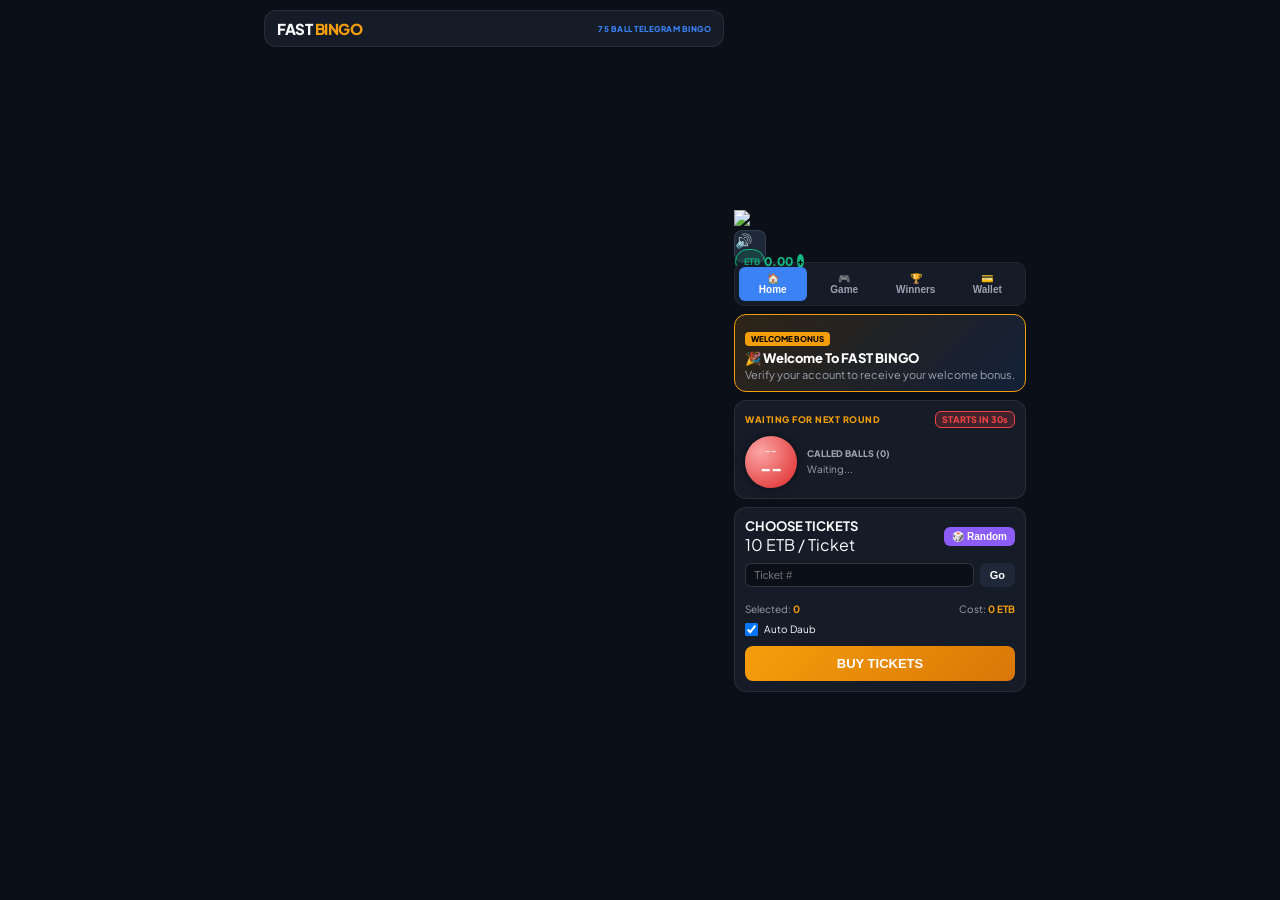
==== commit 993cebac: "Create index.html" ====
--- a/index.html
+++ b/index.html
@@ -1,258 +1,466 @@
 <!DOCTYPE html>
 <html lang="en">
 <head>
-  <meta charset="UTF-8">
-  <meta name="viewport" content="width=device-width, initial-scale=1.0, maximum-scale=1.0, user-scalable=no">
-  <title>FAST BINGO - 75-Ball Telebirr Mini App</title>
-
-  <!-- Telegram Web App SDK -->
-  <script src="https://telegram.org/js/telegram-web-app.js"></script>
-
-  <!-- Google Fonts -->
-  <link rel="preconnect" href="https://fonts.googleapis.com">
-  <link rel="preconnect" href="https://fonts.gstatic.com" crossorigin>
-  <link href="https://fonts.googleapis.com/css2?family=Plus+Jakarta+Sans:wght@400;600;700;800;900&display=swap" rel="stylesheet">
-
-  <link rel="stylesheet" href="style.css">
+<meta charset="UTF-8">
+<meta name="viewport"
+      content="width=device-width,initial-scale=1.0,maximum-scale=1.0,user-scalable=no">
+
+<title>FAST BINGO</title>
+
+<script src="https://telegram.org/js/telegram-web-app.js"></script>
+
+<link rel="preconnect" href="https://fonts.googleapis.com">
+<link rel="preconnect" href="https://fonts.gstatic.com" crossorigin>
+
+<link href="https://fonts.googleapis.com/css2?family=Plus+Jakarta+Sans:wght@400;600;700;800;900&display=swap" rel="stylesheet">
+
+<link rel="stylesheet" href="style.css">
 </head>
+
 <body>
-  <div id="app">
-    <!-- Header Navbar -->
-    <header class="app-header">
-      <div class="brand">
-        <button class="nav-btn home-btn" onclick="goHome()" title="Home">
-          <span class="icon">🏠</span>
-        </button>
-        <div class="brand-text">
-          <span class="logo-title">FAST <span class="highlight">BINGO</span></span>
-          <span class="logo-sub">20 BALL DYNAMICS</span>
-        </div>
-      </div>
-
-      <div class="header-actions">
-        <button id="sound-toggle-btn" class="sound-toggle" onclick="toggleSound()">
-          🔊
-        </button>
-        <div class="balance-badge" onclick="switchTab('wallet')">
-          <span class="cur">ETB</span>
-          <span id="user-balance">30.00</span>
-          <span class="plus-icon">+</span>
-        </div>
-      </div>
-    </header>
-
-    <!-- App Navigation Tabs -->
-    <nav class="tab-bar">
-      <button class="tab-item active" id="tab-home" onclick="switchTab('home')">
-        <span class="tab-icon">🏠</span>
-        <span class="tab-label">Home</span>
-      </button>
-      <button class="tab-item" id="tab-game" onclick="switchTab('game')">
-        <span class="tab-icon">🎮</span>
-        <span class="tab-label">Live Game</span>
-      </button>
-      <button class="tab-item" id="tab-winners" onclick="switchTab('winners')">
-        <span class="tab-icon">🏆</span>
-        <span class="tab-label">Winners</span>
-      </button>
-      <button class="tab-item" id="tab-wallet" onclick="switchTab('wallet')">
-        <span class="tab-icon">💳</span>
-        <span class="tab-label">Wallet</span>
-      </button>
-    </nav>
-
-    <!-- SECTION 1: HOME & TICKET PURCHASING LOBBY -->
-    <main id="view-home" class="view-panel active">
-      <!-- Welcome Bonus Banner -->
-      <div class="welcome-banner" id="welcome-banner">
-        <div class="banner-badge">WELCOME BONUS</div>
-        <div class="banner-body">
-          <h3>🎉 30 ETB CREDITED!</h3>
-          <p>Each ticket is only <strong>10 ETB</strong>. Select your lucky tickets and play the next 30s fast round!</p>
-        </div>
-      </div>
-
-      <!-- Caller & Countdown Ribbon -->
-      <section class="game-status-card">
-        <div class="status-top">
-          <span class="phase-tag" id="game-phase-tag">WAITING FOR NEXT ROUND</span>
-          <span class="timer-pill" id="match-timer-display">STARTS IN 30s</span>
-        </div>
-
-        <div class="caller-box">
-          <div class="giant-ball B" id="current-ball-el">
-            <span class="letter" id="current-letter">--</span>
-            <span class="num" id="current-number">--</span>
-          </div>
-
-          <div class="balls-history">
-            <div class="history-label">CALLED BALLS (<span id="called-count">0</span>/20)</div>
-            <div class="balls-strip" id="recent-balls-list">
-              <span class="placeholder-text">Next game starting shortly...</span>
-            </div>
-          </div>
-        </div>
-      </section>
-
-      <!-- Ticket Selection Grid (#1 - #500) -->
-      <section class="ticket-picker-card" id="purchase-card">
-        <div class="picker-header">
-          <div>
-            <h3>CHOOSE BINGO TICKETS</h3>
-            <span class="sub text-muted">10 ETB / Ticket</span>
-          </div>
-          <button class="btn-random" onclick="selectRandomTicket()">🎲 Random</button>
-        </div>
-
-        <div class="search-bar">
-          <input type="number" id="ticket-search-input" min="1" max="500" placeholder="Enter ticket # (1-500)...">
-          <button class="btn-go" onclick="jumpToTicket()">Go</button>
-        </div>
-
-        <!-- Scrollable Ticket List -->
-        <div class="ticket-pills-grid" id="preset-grid">
-          <!-- 500 Pills Dynamic -->
-        </div>
-
-        <div class="selection-summary">
-          <span>Tickets Selected: <strong id="selected-tickets-count">0</strong></span>
-          <span>Cost: <strong id="total-ticket-cost">0 ETB</strong></span>
-        </div>
-
-        <div class="options-row">
-          <label class="checkbox-container">
-            <input type="checkbox" id="auto-daub-check" checked onchange="toggleAutoDaub(this.checked)">
-            <span class="checkmark"></span>
-            <span class="label-text">Auto-Daub Numbers</span>
-          </label>
-        </div>
-
-        <button type="button" class="btn-buy" id="buy-btn" onclick="confirmPurchase()">
-          BUY TICKETS & PLAY
-        </button>
-      </section>
-    </main>
-
-    <!-- SECTION 2: LIVE COMPACT GAME BOARD -->
-    <main id="view-game" class="view-panel hidden">
-      <div id="game-view-content">
-        <div class="game-header-bar">
-          <h2>ACTIVE TICKETS</h2>
-          <button class="btn-sm" onclick="switchTab('home')">➕ Buy More</button>
-        </div>
-
-        <div class="compact-tickets-grid" id="tickets-container">
-          <!-- Purchased Compact Tickets Dynamic Injection -->
-        </div>
-      </div>
-    </main>
-
-    <!-- SECTION 3: PUBLIC WINNERS BOARD -->
-    <main id="view-winners" class="view-panel hidden">
-      <div class="card-panel">
-        <div class="section-title">
-          <h2>🏆 PUBLIC WINNERS BOARD</h2>
-          <p>Real-time winner claims. Tap any winner to inspect their winning ticket.</p>
-        </div>
-        <div class="winners-list" id="public-winners-list">
-          <!-- Dynamic Winner Cards -->
-        </div>
-      </div>
-    </main>
-
-    <!-- SECTION 4: TELEBIRR WALLET (DEPOSIT & WITHDRAW) -->
-    <main id="view-wallet" class="view-panel hidden">
-      <div class="card-panel">
-        <h2>TELEBIRR WALLET</h2>
-        <div class="balance-card-lg">
-          <span>Available Balance</span>
-          <h1 id="wallet-balance-large">30.00 ETB</h1>
-        </div>
-
-        <div class="wallet-nav">
-          <button class="w-tab active" id="btn-show-deposit" onclick="toggleWalletForm('deposit')">Deposit</button>
-          <button class="w-tab" id="btn-show-withdraw" onclick="toggleWalletForm('withdraw')">Withdraw</button>
-        </div>
-
-        <!-- Deposit Form -->
-        <div id="deposit-form" class="wallet-form">
-          <div class="telebirr-box">
-            <span class="tb-tag">telebirr</span>
-            <p>1. Transfer deposit amount using Telebirr to:</p>
-            <div class="tb-info">
-              <span>Phone: <strong>0920384625</strong></span>
-              <span>Account Name: <strong>EFA</strong></span>
-            </div>
-            <p>2. Paste your Telebirr Transaction ID below:</p>
-          </div>
-
-          <div class="form-group">
-            <label>Amount (ETB)</label>
-            <input type="number" id="dep-amount" min="10" placeholder="e.g. 100">
-          </div>
-          <div class="form-group">
-            <label>Telebirr Transaction Number (TXN ID)</label>
-            <input type="text" id="dep-txnid" placeholder="e.g. TLB89342019">
-          </div>
-          <button class="btn-primary" onclick="submitDepositRequest()">Submit Deposit</button>
-        </div>
-
-        <!-- Withdraw Form -->
-        <div id="withdraw-form" class="wallet-form hidden">
-          <div class="form-group">
-            <label>Withdrawal Amount (ETB)</label>
-            <input type="number" id="wd-amount" min="10" placeholder="e.g. 50">
-          </div>
-          <div class="form-group">
-            <label>Registered Telebirr Phone Number</label>
-            <input type="tel" id="wd-phone" placeholder="09XXXXXXXX">
-          </div>
-          <button class="btn-primary" onclick="submitWithdrawalRequest()">Submit Withdrawal</button>
-        </div>
-
-        <div class="history-list-box">
-          <h3>Transaction History</h3>
-          <div id="wallet-history-list">
-            <p class="empty-msg">No transactions yet.</p>
-          </div>
-        </div>
-      </div>
-    </main>
-
-    <!-- Bottom Action Bar for BINGO Claiming -->
-    <div class="action-bar hidden" id="action-bar">
-      <button type="button" class="bingo-claim-btn" id="bingo-btn" onclick="claimBingo()">
-        BINGO!
-      </button>
-    </div>
-  </div>
-
-  <!-- Contact Request Modal for New Players -->
-  <div id="contact-modal" class="modal-overlay hidden">
-    <div class="modal-card">
-      <div class="modal-header">
-        <span class="brand-icon">⚡</span>
-        <h3>FAST BINGO Verification</h3>
-      </div>
-      <p style="font-size: 13px; color: #9CA3AF; margin: 10px 0 16px 0;">
-        Welcome! Please share your contact/phone number to secure your account and activate your <strong>30 ETB Welcome Bonus</strong>.
-      </p>
-      <button class="btn-primary" onclick="requestContactVerification()">
-        📱 Share Contact & Claim 30 ETB
-      </button>
-    </div>
-  </div>
-
-  <!-- Winner Ticket Inspector Modal -->
-  <div id="winner-modal" class="modal-overlay hidden" onclick="closeWinnerModal(event)">
-    <div class="modal-card">
-      <button class="modal-close" onclick="closeWinnerModal(null, true)">×</button>
-      <div id="modal-content"></div>
-    </div>
-  </div>
-
-  <canvas id="confetti-canvas"></canvas>
-
-  <script src="app.js"></script>
+
+<div id="app">
+
+<header class="app-header">
+
+<div class="brand">
+
+<v class="logo-title">
+FAST <span class="highlight">BINGO</span>
+</div>
+
+<div class="logo-sub">
+75 BALL TELEGRAM BINGO
+</div>
+</div>
+
+</div>
+
+<div class="header-actions">
+
+<div class="user-profile">
+
+<img id="user-avatar"
+     class="avatar"
+     src="https://placehold.co/60x60">
+
+<div class="profile-info">
+<div id="user-namev>
+
+</div>
+
+<button id="sound-toggle-btn"
+        class="sound-toggle"
+        onclick="toggleSound()">
+🔊
+</button>
+
+<div class="balance-badge"
+     onclick="switchTab('wallet')">
+
+<span class="cur">ETB</span>
+
+<span id="user-balance">
+0.00
+</span>
+
+<span class="plus-icon">
++
+</span>
+
+</div>
+
+</div>
+
+</header>
+
+<nav class="tab-bar">
+
+<button id="tab-home"
+        class="tab-item active"
+        onclick="switchTab('home')">
+🏠
+<span>Home</span>
+</button>
+
+<button id="tab-game"
+        class="tab-item"
+        onclick="switchTab('game')">
+🎮
+<span>Game</span>
+</button>
+
+<button id="tab-winners"
+        class="tab-item"
+        onclick="switchTab('winners')">
+🏆
+<span>Winners</span>
+</button>
+
+<button id="tab-wallet"
+        class="tab-item"
+        onclick="switchTab('wallet')">
+💳
+<span>Wallet</span>
+</button>
+
+</nav>
+
+<!-- HOME -->
+
+<main id="view-home" class="view-panel">
+
+<div id="welcome-banner"
+     class="welcome-banner">
+
+<div class="banner-badge">
+WELCOME BONUS
+</div>
+
+<div class="banner-body">
+<h3>🎉 Welcome To FAST BINGO</h3>
+<p>
+Verify your account to receive your welcome bonus.
+</p>
+</div>
+
+</div>
+
+<section class="game-status-card">
+
+<div class="status-top">
+
+<span id="game-phase-tag"
+      class="phase-tag">
+WAITING FOR NEXT ROUND
+</span>
+
+<span id="match-timer-display"
+      class="timer-pill">
+STARTS IN 30s
+</span>
+
+</div>
+
+<div class="caller-box">
+
+<div class="giant-ball B"
+     id="current-ball-el">
+
+<span class="letter"
+      id="current-letter">
+--
+</span>
+
+<span class="num"
+      id="current-number">
+--
+</span>
+
+</div>
+
+<div class="balls-history">
+
+<div class="history-label">
+CALLED BALLS
+(<span id="called-count">0</span>)
+</div>
+
+<div id="recent-balls-list"
+     class="balls-strip">
+
+<span class="placeholder-text">
+Waiting...
+</span>
+
+</div>
+
+</div>
+
+</div>
+
+</section>
+
+<section class="ticket-picker-card">
+
+<div class="picker-header">
+
+<div>
+<h3>CHOOSE TICKETS</h3>
+<span class="sub">10 ETB / Ticket</span>
+</div>
+
+<button class="btn-random"
+        onclick="selectRandomTicket()">
+🎲 Random
+</button>
+
+</div>
+
+<div class="search-bar">
+
+<input type="number"
+       id="ticket-search-input"
+       min="1"
+       max="500"
+       placeholder="Ticket #">
+
+<button class="btn-go"
+        onclick="jumpToTicket()">
+Go
+</button>
+
+</div>
+
+<div id="preset-grid"
+     class="ticket-pills-grid">
+</div>
+
+<div class="selection-summary">
+
+<span>
+Selected:
+<strong id="selected-tickets-count">
+0
+</strong>
+</span>
+
+<span>
+Cost:
+<strong id="total-ticket-cost">
+0 ETB
+</strong>
+</span>
+
+</div>
+
+<div class="options-row">
+
+<label class="checkbox-container">
+
+<input type="checkbox"
+       checked
+       onchange="toggleAutoDaub(this.checked)">
+
+<span>
+Auto Daub
+</span>
+
+</label>
+
+</div>
+
+<button id="buy-btn"
+        class="btn-buy"
+        onclick="confirmPurchase()">
+BUY TICKETS
+</button>
+
+</section>
+
+</main>
+
+<!-- GAME -->
+
+<main id="view-game"
+      class="view-panel hidden">
+
+<div class="game-header-bar">
+
+<h2>ACTIVE TICKETS</h2>
+
+<button class="btn-sm"
+        onclick="switchTab('home')">
+Buy More
+</button>
+
+</div>
+
+<div id="tickets-container"
+     class="compact-tickets-grid">
+</div>
+
+</main>
+
+<!-- WINNERS -->
+
+<main id="view-winners"
+      class="view-panel hidden">
+
+<div class="card-panel">
+
+<div class="section-title">
+
+<h2>🏆 WINNERS BOARD</h2>
+
+<p>
+Recent verified winners.
+</p>
+
+</div>
+
+<div id="public-winners-list"
+     class="winners-list">
+</div>
+
+</div>
+
+</main>
+
+<!-- WALLET -->
+
+<main id="view-wallet"
+      class="view-panel hidden">
+
+<div class="card-panel">
+
+<h2>TELEBIRR WALLET</h2>
+
+<div class="balance-card-lg">
+
+<span>Available Balance</span>
+
+<h1 id="wallet-balance-large">
+0.00 ETB
+</h1>
+
+</div>
+
+<div class="wallet-nav">
+
+<button id="btn-show-deposit"
+        class="w-tab active"
+        onclick="toggleWalletForm('deposit')">
+Deposit
+</button>
+
+<button id="btn-show-withdraw"
+        class="w-tab"
+        onclick="toggleWalletForm('withdraw')">
+Withdraw
+</button>
+
+</div>
+
+<div id="deposit-form"
+     class="wallet-form">
+
+<div class="form-group">
+<label>Amount</label>
+<input id="dep-amount"
+       type="number">
+</div>
+
+<div class="form-group">
+<label>Telebirr Transaction ID</label>
+<input id="dep-txnid"
+       type="text">
+</div>
+
+<button class="btn-primary"
+        onclick="submitDepositRequest()">
+Submit Deposit
+</button>
+
+</div>
+
+<div id="withdraw-form"
+     class="wallet-form hidden">
+
+<div class="form-group">
+<label>Amount</label>
+<input id="wd-amount"
+       type="number">
+</div>
+
+<div class="form-group">
+<label>Phone Number</label>
+<input id="wd-phone"
+       type="tel">
+</div>
+
+<button class="btn-primary"
+        onclick="submitWithdrawalRequest()">
+Submit Withdrawal
+</button>
+
+</div>
+
+<div class="history-list-box">
+
+<h3>Transaction History</h3>
+
+<div id="wallet-history-list">
+<p class="empty-msg">
+No transactions yet.
+</p>
+</div>
+
+</div>
+
+</div>
+
+</main>
+
+</div>
+
+<!-- ACTION BAR -->
+
+<div id="action-bar"
+     class="action-bar hidden">
+
+<button id="bingo-btn"
+        class="bingo-claim-btn"
+        onclick="claimBingo()">
+BINGO!
+</button>
+
+</div>
+
+<!-- CONTACT MODAL -->
+
+<div id="contact-modal"
+     class="modal-overlay hidden">
+
+<div class="modal-card">
+
+<h3>Account Verification</h3>
+
+<p>
+Share your Telegram contact to activate your account.
+</p>
+
+<button class="btn-primary"
+        onclick="requestContactVerification()">
+Share Contact
+</button>
+
+</div>
+
+</div>
+
+<!-- WINNER MODAL -->
+
+<div id="winner-modal"
+     class="modal-overlay hidden"
+     onclick="closeWinnerModal(event)">
+
+<div class="modal-card">
+
+<button class="modal-close"
+        onclick="closeWinnerModal(null,true)">
+×
+</button>
+
+<div id="modal-content"></div>
+
+</div>
+
+</div>
+
+<canvas id="confetti-canvas"></canvas>
+
+<script src="app.js"></script>
+
 </body>
 </html>
--- a/style.css
+++ b/style.css
@@ -1,17 +1,17 @@
 /* ==========================================================================
-   75-BALL BINGOMANIA TELEBIRR EDITION - COMPACT MOBILE UI
+   FAST BINGO - MOBILE CASINO UI STYLESHEET
    ========================================================================== */
 
 :root {
-  --bg-main: #0B0E14;
-  --bg-card: #151A24;
-  --bg-card-hover: #1E2534;
+  --bg-main: #0B0F17;
+  --bg-card: #151C28;
+  --bg-card-alt: #1E2838;
   --accent-gold: #F59E0B;
   --accent-blue: #3B82F6;
   --accent-green: #10B981;
   --accent-red: #EF4444;
   --accent-purple: #8B5CF6;
-  --telebirr-color: #00A3E0;
+  --telebirr-blue: #00A3E0;
 
   --b-color: #EF4444;
   --i-color: #3B82F6;
@@ -21,9 +21,8 @@
 
   --text-main: #F9FAFB;
   --text-muted: #9CA3AF;
-  --border-radius: 14px;
-  --font-main: 'Inter', -apple-system, sans-serif;
-  --font-display: 'Outfit', sans-serif;
+  --border-radius: 12px;
+  --font-family: 'Plus Jakarta Sans', sans-serif;
 }
 
 * {
@@ -37,89 +36,110 @@
 body {
   background-color: var(--bg-main);
   color: var(--text-main);
-  font-family: var(--font-main);
+  font-family: var(--font-family);
   min-height: 100vh;
   display: flex;
   justify-content: center;
   overflow-x: hidden;
 }
 
-#app-wrapper {
+#app {
   width: 100%;
   max-width: 480px;
   min-height: 100vh;
   display: flex;
   flex-direction: column;
   padding: 10px;
-  padding-bottom: 90px;
+  padding-bottom: 80px;
 }
 
 .hidden { display: none !important; }
 
-/* 1. HEADER & NAVIGATION */
+/* 1. HEADER */
 .app-header {
   display: flex;
   justify-content: space-between;
   align-items: center;
-  background: rgba(21, 26, 36, 0.9);
-  backdrop-filter: blur(12px);
+  background: var(--bg-card);
   padding: 8px 12px;
   border-radius: var(--border-radius);
   border: 1px solid rgba(255, 255, 255, 0.08);
-  margin-bottom: 10px;
-}
-
-.user-chip {
+  margin-bottom: 8px;
+}
+
+.brand {
   display: flex;
   align-items: center;
   gap: 8px;
 }
 
-.user-chip img {
+.nav-btn {
+  background: var(--bg-card-alt);
+  border: 1px solid rgba(255, 255, 255, 0.1);
+  border-radius: 8px;
   width: 34px;
   height: 34px;
-  border-radius: 50%;
-  border: 2px solid var(--accent-blue);
-  object-fit: cover;
-}
-
-.user-meta {
-  display: flex;
-  flex-direction: column;
-}
-
-.user-name {
-  font-family: var(--font-display);
-  font-weight: 700;
-  font-size: 13px;
-}
-
-.user-id-sub {
-  font-size: 10px;
-  color: var(--text-muted);
+  display: flex;
+  align-items: center;
+  justify-content: center;
+  color: #FFF;
+  cursor: pointer;
+}
+
+.logo-title {
+  font-weight: 900;
+  font-size: 15px;
+  letter-spacing: -0.5px;
+}
+
+.logo-title .highlight {
+  color: var(--accent-gold);
+}
+
+.logo-sub {
+  display: block;
+  font-size: 8px;
+  color: var(--accent-blue);
+  font-weight: 800;
+  letter-spacing: 0.5px;
+}
+
+.header-actions {
+  display: flex;
+  align-items: center;
+  gap: 8px;
+}
+
+.sound-toggle {
+  background: var(--bg-card-alt);
+  border: 1px solid rgba(255, 255, 255, 0.1);
+  border-radius: 8px;
+  width: 32px;
+  height: 32px;
+  font-size: 14px;
+  cursor: pointer;
 }
 
 .balance-badge {
   display: flex;
   align-items: center;
-  gap: 5px;
+  gap: 4px;
   background: rgba(16, 185, 129, 0.15);
   border: 1px solid var(--accent-green);
-  padding: 5px 10px;
+  padding: 4px 8px;
   border-radius: 20px;
-  font-family: var(--font-display);
-  font-weight: 800;
-  font-size: 13px;
+  font-weight: 800;
+  font-size: 12px;
   color: var(--accent-green);
   cursor: pointer;
 }
 
-.balance-badge .currency {
-  font-size: 10px;
+.balance-badge .cur {
+  font-size: 9px;
   opacity: 0.8;
 }
 
-.add-icon {
+.plus-icon {
   background: var(--accent-green);
   color: #000;
   width: 14px;
@@ -128,102 +148,120 @@
   display: flex;
   align-items: center;
   justify-content: center;
-  font-size: 11px;
+  font-size: 10px;
   font-weight: 900;
 }
 
-.app-tabs {
-  display: flex;
-  gap: 6px;
+/* 2. TAB NAVIGATION BAR */
+.tab-bar {
+  display: flex;
+  gap: 4px;
   background: var(--bg-card);
   padding: 4px;
-  border-radius: 12px;
-  margin-bottom: 10px;
+  border-radius: 10px;
+  margin-bottom: 8px;
   border: 1px solid rgba(255, 255, 255, 0.05);
 }
 
-.tab-btn {
+.tab-item {
   flex: 1;
-  padding: 8px;
+  display: flex;
+  flex-direction: column;
+  align-items: center;
+  padding: 6px 2px;
   background: transparent;
   border: none;
   color: var(--text-muted);
-  font-family: var(--font-display);
+  font-size: 10px;
   font-weight: 700;
-  font-size: 12px;
-  border-radius: 8px;
-  cursor: pointer;
-}
-
-.tab-btn.active {
+  border-radius: 6px;
+  cursor: pointer;
+}
+
+.tab-item.active {
   background: var(--accent-blue);
   color: #FFF;
 }
 
-/* 2. CALLER ARENA */
-.caller-arena {
-  background: linear-gradient(180deg, #1A2232 0%, #121722 100%);
+.tab-icon { font-size: 12px; }
+
+/* 3. WELCOME BANNER */
+.welcome-banner {
+  background: linear-gradient(135deg, rgba(245, 158, 11, 0.15) 0%, rgba(59, 130, 246, 0.15) 100%);
+  border: 1px solid var(--accent-gold);
   border-radius: var(--border-radius);
-  border: 1px solid rgba(255, 255, 255, 0.1);
   padding: 10px;
-  margin-bottom: 10px;
-}
-
-.status-ribbon {
+  margin-bottom: 8px;
+  position: relative;
+}
+
+.banner-badge {
+  background: var(--accent-gold);
+  color: #000;
+  font-weight: 900;
+  font-size: 8px;
+  padding: 2px 6px;
+  border-radius: 4px;
+  display: inline-block;
+  margin-bottom: 4px;
+}
+
+.banner-body h3 { font-size: 13px; font-weight: 800; color: #FFF; }
+.banner-body p { font-size: 11px; color: var(--text-muted); margin-top: 2px; }
+
+/* 4. CALLER ARENA */
+.game-status-card {
+  background: var(--bg-card);
+  border-radius: var(--border-radius);
+  padding: 10px;
+  border: 1px solid rgba(255, 255, 255, 0.08);
+  margin-bottom: 8px;
+}
+
+.status-top {
   display: flex;
   justify-content: space-between;
   align-items: center;
-  margin-bottom: 6px;
-}
-
-.phase-indicator {
-  font-size: 10px;
+  margin-bottom: 8px;
+}
+
+.phase-tag {
+  font-size: 9px;
   font-weight: 800;
   color: var(--accent-gold);
   letter-spacing: 0.5px;
 }
 
-.timer-badge {
+.timer-pill {
   background: rgba(239, 68, 68, 0.2);
   border: 1px solid var(--accent-red);
   color: var(--accent-red);
-  font-size: 10px;
+  font-size: 9px;
   font-weight: 800;
   padding: 2px 6px;
-  border-radius: 8px;
-}
-
-.caller-display {
+  border-radius: 6px;
+}
+
+.caller-box {
   display: flex;
   align-items: center;
   gap: 10px;
 }
 
 .giant-ball {
-  width: 56px;
-  height: 56px;
+  width: 52px;
+  height: 52px;
   border-radius: 50%;
   display: flex;
   flex-direction: column;
   align-items: center;
   justify-content: center;
-  box-shadow: 0 0 12px rgba(0,0,0,0.5);
+  box-shadow: 0 0 10px rgba(0,0,0,0.5);
   flex-shrink: 0;
 }
 
-.giant-ball .letter {
-  font-family: var(--font-display);
-  font-size: 10px;
-  font-weight: 900;
-  color: rgba(255, 255, 255, 0.8);
-}
-
-.giant-ball .number {
-  font-family: var(--font-display);
-  font-size: 20px;
-  font-weight: 900;
-  color: #FFF;
-}
+.giant-ball .letter { font-size: 9px; font-weight: 900; opacity: 0.8; }
+.giant-ball .num { font-size: 18px; font-weight: 900; }
 
 .giant-ball.B { background: radial-gradient(circle at 30% 30%, #FCA5A5, #DC2626); }
 .giant-ball.I { background: radial-gradient(circle at 30% 30%, #93C5FD, #2563EB); }
@@ -231,444 +269,319 @@
 .giant-ball.G { background: radial-gradient(circle at 30% 30%, #6EE7B7, #059669); }
 .giant-ball.O { background: radial-gradient(circle at 30% 30%, #C4B5FD, #7C3AED); }
 
-.history-panel {
-  flex-grow: 1;
-  overflow: hidden;
-}
-
-.history-label {
+.balls-history { flex-grow: 1; overflow: hidden; }
+.history-label { font-size: 9px; font-weight: 800; color: var(--text-muted); margin-bottom: 4px; }
+.balls-strip { display: flex; gap: 4px; overflow-x: auto; }
+.mini-ball {
+  min-width: 26px;
+  height: 26px;
+  border-radius: 50%;
+  background: var(--bg-card-alt);
+  border: 1px solid rgba(255, 255, 255, 0.15);
+  display: flex;
+  align-items: center;
+  justify-content: center;
+  font-weight: 800;
+  font-size: 10px;
+}
+
+.placeholder-text { font-size: 10px; color: var(--text-muted); }
+
+/* 5. TICKET PICKER (#1 - #500) */
+.ticket-picker-card {
+  background: var(--bg-card);
+  border-radius: var(--border-radius);
+  padding: 10px;
+  border: 1px solid rgba(255, 255, 255, 0.08);
+}
+
+.picker-header {
+  display: flex;
+  justify-content: space-between;
+  align-items: center;
+  margin-bottom: 8px;
+}
+
+.picker-header h3 { font-size: 13px; }
+.btn-random {
+  padding: 4px 8px;
+  background: var(--accent-purple);
+  border: none;
+  border-radius: 6px;
+  color: #FFF;
+  font-size: 10px;
+  font-weight: 800;
+  cursor: pointer;
+}
+
+.search-bar {
+  display: flex;
+  gap: 6px;
+  margin-bottom: 8px;
+}
+
+.search-bar input {
+  flex: 1;
+  background: #0B0F17;
+  border: 1px solid rgba(255, 255, 255, 0.15);
+  border-radius: 6px;
+  padding: 5px 8px;
+  color: #FFF;
+  font-size: 11px;
+}
+
+.btn-go {
+  padding: 5px 10px;
+  background: var(--bg-card-alt);
+  border: none;
+  border-radius: 6px;
+  color: #FFF;
+  font-size: 11px;
+  font-weight: 700;
+}
+
+.ticket-pills-grid {
+  display: grid;
+  grid-template-columns: repeat(5, 1fr);
+  gap: 4px;
+  max-height: 120px;
+  overflow-y: auto;
+  margin-bottom: 8px;
+}
+
+.pill {
+  background: var(--bg-card-alt);
+  border: 1px solid rgba(255, 255, 255, 0.08);
+  border-radius: 5px;
+  padding: 5px 2px;
+  text-align: center;
+  font-size: 10px;
+  font-weight: 800;
+  color: var(--text-muted);
+  cursor: pointer;
+}
+
+.pill.selected {
+  background: var(--accent-blue);
+  color: #FFF;
+  border-color: #60A5FA;
+}
+
+.selection-summary {
+  display: flex;
+  justify-content: space-between;
+  font-size: 10px;
+  color: var(--text-muted);
+  margin-bottom: 8px;
+}
+
+.selection-summary strong { color: var(--accent-gold); }
+
+.options-row { margin-bottom: 10px; }
+.checkbox-container {
+  display: flex;
+  align-items: center;
+  gap: 6px;
+  font-size: 10px;
+  cursor: pointer;
+}
+
+.btn-buy {
+  width: 100%;
+  padding: 10px;
+  border-radius: 8px;
+  border: none;
+  background: linear-gradient(135deg, #F59E0B 0%, #D97706 100%);
+  color: #FFF;
+  font-weight: 900;
+  font-size: 13px;
+  cursor: pointer;
+}
+
+/* 6. COMPACT PLAYER TICKET BOARD */
+.game-header-bar {
+  display: flex;
+  justify-content: space-between;
+  align-items: center;
+  margin-bottom: 8px;
+}
+
+.game-header-bar h2 { font-size: 14px; }
+
+.btn-sm {
+  padding: 4px 8px;
+  background: var(--accent-blue);
+  border: none;
+  border-radius: 6px;
+  color: #FFF;
+  font-size: 10px;
+  font-weight: 700;
+  cursor: pointer;
+}
+
+.compact-tickets-grid {
+  display: flex;
+  flex-direction: column;
+  gap: 8px;
+}
+
+.compact-ticket-card {
+  background: var(--bg-card);
+  border-radius: 10px;
+  padding: 6px;
+  border: 1px solid rgba(255, 255, 255, 0.1);
+}
+
+.card-info-row {
+  display: flex;
+  justify-content: space-between;
   font-size: 9px;
   font-weight: 800;
   color: var(--text-muted);
-  display: block;
   margin-bottom: 4px;
 }
 
-.recent-balls-strip {
-  display: flex;
-  gap: 5px;
-  overflow-x: auto;
-}
-
-.mini-ball {
-  min-width: 28px;
-  height: 28px;
-  border-radius: 50%;
-  background: var(--bg-card);
-  border: 1px solid rgba(255, 255, 255, 0.15);
-  display: flex;
-  align-items: center;
-  justify-content: center;
-  font-family: var(--font-display);
-  font-weight: 800;
+.bingo-grid-compact {
+  display: grid;
+  grid-template-columns: repeat(5, 1fr);
+  gap: 3px;
+}
+
+.grid-col-header {
+  height: 18px;
+  display: flex;
+  align-items: center;
+  justify-content: center;
+  font-weight: 900;
+  font-size: 10px;
+  border-radius: 3px;
+  color: #FFF;
+}
+
+.grid-col-header:nth-child(1) { background: var(--b-color); }
+.grid-col-header:nth-child(2) { background: var(--i-color); }
+.grid-col-header:nth-child(3) { background: var(--n-color); }
+.grid-col-header:nth-child(4) { background: var(--g-color); }
+.grid-col-header:nth-child(5) { background: var(--o-color); }
+
+.grid-cell-compact {
+  aspect-ratio: 1;
+  background: var(--bg-card-alt);
+  border-radius: 4px;
+  display: flex;
+  align-items: center;
+  justify-content: center;
   font-size: 11px;
-}
-
-/* 3. TICKET PICKER PANEL (#1 - #500) */
-.panel-card {
+  font-weight: 800;
+  color: #FFF;
+  cursor: pointer;
+  border: 1px solid rgba(255, 255, 255, 0.05);
+}
+
+.grid-cell-compact.free {
+  background: rgba(245, 158, 11, 0.15);
+  border: 1px solid var(--accent-gold);
+  color: var(--accent-gold);
+  font-size: 7px;
+  font-weight: 900;
+}
+
+.grid-cell-compact.daubed {
+  background: linear-gradient(135deg, #10B981 0%, #059669 100%);
+  color: #FFF;
+}
+
+/* 7. WINNERS BOARD */
+.card-panel {
   background: var(--bg-card);
   border-radius: var(--border-radius);
   padding: 12px;
   border: 1px solid rgba(255, 255, 255, 0.08);
 }
 
-.picker-header {
+.section-title h2 { font-size: 14px; }
+.section-title p { font-size: 10px; color: var(--text-muted); margin-bottom: 10px; }
+
+.winners-list { display: flex; flex-direction: column; gap: 6px; }
+
+.winner-item {
+  background: var(--bg-card-alt);
+  border-radius: 8px;
+  padding: 8px;
   display: flex;
   justify-content: space-between;
   align-items: center;
-  margin-bottom: 10px;
-}
-
-.picker-header h3 {
-  font-family: var(--font-display);
-  font-size: 14px;
-}
-
-.ticket-price-tag {
-  background: rgba(245, 158, 11, 0.15);
-  color: var(--accent-gold);
-  border: 1px solid var(--accent-gold);
-  padding: 3px 6px;
+  cursor: pointer;
+}
+
+.w-name { font-size: 12px; font-weight: 800; color: var(--accent-gold); }
+.w-sub { font-size: 9px; color: var(--text-muted); }
+.w-prize { font-size: 13px; font-weight: 900; color: var(--accent-green); text-align: right; }
+.w-inspect { font-size: 8px; color: var(--accent-blue); }
+
+/* 8. WALLET */
+.balance-card-lg {
+  background: #0B0F17;
+  border-radius: 8px;
+  padding: 12px;
+  text-align: center;
+  margin: 8px 0;
+}
+
+.balance-card-lg span { font-size: 10px; color: var(--text-muted); }
+.balance-card-lg h1 { color: var(--accent-green); font-size: 22px; margin-top: 2px; }
+
+.wallet-nav { display: flex; gap: 6px; margin-bottom: 10px; }
+.w-tab {
+  flex: 1;
+  padding: 6px;
   border-radius: 6px;
-  font-size: 10px;
-  font-weight: 800;
-}
-
-.ticket-search-bar {
-  display: flex;
-  gap: 6px;
-  margin-bottom: 10px;
-}
-
-.ticket-search-bar input {
-  flex: 1;
-  background: #0B0E14;
-  border: 1px solid rgba(255, 255, 255, 0.15);
-  border-radius: 8px;
-  padding: 6px 10px;
-  color: #FFF;
-  font-size: 12px;
-}
-
-.btn-sm {
-  padding: 6px 10px;
-  border-radius: 8px;
-  border: none;
-  background: var(--bg-card-hover);
-  color: #FFF;
-  font-weight: 700;
-  font-size: 11px;
-  cursor: pointer;
-}
-
-.btn-accent {
-  background: var(--accent-purple);
-}
-
-.preset-tickets-scroll {
-  display: grid;
-  grid-template-columns: repeat(5, 1fr);
-  gap: 5px;
-  max-height: 140px;
-  overflow-y: auto;
-  padding-right: 4px;
-  margin-bottom: 10px;
-}
-
-.ticket-pill {
-  background: #1C2433;
-  border: 1px solid rgba(255, 255, 255, 0.1);
-  border-radius: 6px;
-  padding: 6px 2px;
-  text-align: center;
-  font-family: var(--font-display);
-  font-size: 11px;
-  font-weight: 800;
-  color: var(--text-muted);
-  cursor: pointer;
-}
-
-.ticket-pill.selected {
-  background: var(--accent-blue);
-  border-color: #60A5FA;
-  color: #FFF;
-}
-
-.selected-summary {
-  display: flex;
-  justify-content: space-between;
-  font-size: 11px;
-  color: var(--text-muted);
-  margin-bottom: 10px;
-}
-
-.selected-summary strong {
-  color: var(--accent-gold);
-}
-
-.picker-options {
-  margin-bottom: 12px;
-}
-
-.toggle-control {
-  display: inline-flex;
-  align-items: center;
-  gap: 8px;
-  cursor: pointer;
-}
-
-.toggle-text {
-  font-size: 11px;
-}
-
-.btn-primary {
-  width: 100%;
-  padding: 12px;
-  border-radius: 10px;
-  border: none;
-  background: linear-gradient(135deg, #F59E0B 0%, #D97706 100%);
-  color: #FFF;
-  font-family: var(--font-display);
-  font-weight: 900;
-  font-size: 14px;
-  cursor: pointer;
-}
-
-/* 4. COMPACT BINGO TICKET DISPLAY */
-.tickets-container {
-  display: flex;
-  flex-direction: column;
-  gap: 10px;
-}
-
-.bingo-card {
-  background: var(--bg-card);
-  border-radius: 12px;
-  border: 1px solid rgba(255, 255, 255, 0.1);
-  padding: 8px;
-}
-
-.card-header {
-  display: flex;
-  justify-content: space-between;
-  font-size: 10px;
-  font-weight: 800;
-  color: var(--text-muted);
-  margin-bottom: 6px;
-}
-
-.bingo-grid {
-  display: grid;
-  grid-template-columns: repeat(5, 1fr);
-  gap: 4px;
-}
-
-.grid-header {
-  height: 22px;
-  display: flex;
-  align-items: center;
-  justify-content: center;
-  font-family: var(--font-display);
-  font-weight: 900;
-  font-size: 12px;
-  border-radius: 4px;
-  color: #FFF;
-}
-
-.grid-header:nth-child(1) { background: var(--b-color); }
-.grid-header:nth-child(2) { background: var(--i-color); }
-.grid-header:nth-child(3) { background: var(--n-color); }
-.grid-header:nth-child(4) { background: var(--g-color); }
-.grid-header:nth-child(5) { background: var(--o-color); }
-
-.grid-cell {
-  aspect-ratio: 1;
-  background: #1C2433;
-  border-radius: 5px;
-  display: flex;
-  align-items: center;
-  justify-content: center;
-  font-family: var(--font-display);
-  font-size: 13px;
-  font-weight: 800;
-  color: #FFF;
-  cursor: pointer;
-  border: 1px solid rgba(255, 255, 255, 0.05);
-}
-
-.grid-cell.free {
-  background: rgba(245, 158, 11, 0.15);
-  border: 1px solid var(--accent-gold);
-  color: var(--accent-gold);
-  font-size: 8px;
-  font-weight: 900;
-}
-
-.grid-cell.daubed {
-  background: linear-gradient(135deg, #10B981 0%, #059669 100%);
-  color: #FFF;
-}
-
-/* 5. PUBLIC WINNERS BOARD */
-.winners-panel {
-  display: flex;
-  flex-direction: column;
-  gap: 10px;
-}
-
-.section-title h2 {
-  font-family: var(--font-display);
-  font-size: 16px;
-}
-
-.section-title p {
-  font-size: 11px;
-  color: var(--text-muted);
-}
-
-.winners-list {
-  display: flex;
-  flex-direction: column;
-  gap: 8px;
-}
-
-.winner-card {
-  background: var(--bg-card);
-  border: 1px solid rgba(255, 255, 255, 0.08);
-  border-radius: 10px;
-  padding: 10px;
-  display: flex;
-  justify-content: space-between;
-  align-items: center;
-  cursor: pointer;
-}
-
-.winner-info {
-  display: flex;
-  flex-direction: column;
-  gap: 2px;
-}
-
-.winner-name {
-  font-family: var(--font-display);
-  font-size: 13px;
-  font-weight: 800;
-  color: var(--accent-gold);
-}
-
-.winner-sub {
-  font-size: 10px;
-  color: var(--text-muted);
-}
-
-.winner-prize {
-  font-family: var(--font-display);
-  font-size: 15px;
-  font-weight: 900;
-  color: var(--accent-green);
-  text-align: right;
-}
-
-.inspect-badge {
-  font-size: 9px;
-  color: var(--accent-blue);
-  display: block;
-}
-
-/* 6. TELEBIRR WALLET VIEW */
-.wallet-card {
-  background: var(--bg-card);
-  border-radius: var(--border-radius);
-  padding: 14px;
-  border: 1px solid rgba(255, 255, 255, 0.08);
-}
-
-.wallet-balance-box {
-  background: #101622;
-  border-radius: 10px;
-  padding: 14px;
-  text-align: center;
-  margin: 10px 0;
-  border: 1px solid rgba(255, 255, 255, 0.05);
-}
-
-.wallet-balance-box span {
-  font-size: 11px;
-  color: var(--text-muted);
-}
-
-.wallet-balance-box h1 {
-  font-family: var(--font-display);
-  color: var(--accent-green);
-  font-size: 24px;
-  margin-top: 4px;
-}
-
-.wallet-actions {
-  display: flex;
-  gap: 8px;
-  margin-bottom: 14px;
-}
-
-.wallet-tab-btn {
-  flex: 1;
-  padding: 8px;
-  border-radius: 8px;
   border: 1px solid rgba(255, 255, 255, 0.1);
   background: transparent;
   color: var(--text-muted);
+  font-size: 11px;
   font-weight: 700;
+}
+
+.w-tab.active { background: var(--telebirr-blue); color: #FFF; border-color: var(--telebirr-blue); }
+
+.telebirr-box {
+  background: rgba(0, 163, 224, 0.1);
+  border: 1px solid var(--telebirr-blue);
+  border-radius: 8px;
+  padding: 8px;
+  font-size: 10px;
+  margin-bottom: 10px;
+}
+
+.tb-tag { background: var(--telebirr-blue); color: #FFF; font-weight: 900; font-size: 8px; padding: 1px 4px; border-radius: 3px; }
+.tb-info { display: flex; flex-direction: column; margin: 4px 0; color: #FFF; }
+
+.form-group { display: flex; flex-direction: column; gap: 3px; margin-bottom: 8px; }
+.form-group label { font-size: 10px; color: var(--text-muted); }
+.form-group input { background: #0B0F17; border: 1px solid rgba(255,255,255,0.15); padding: 6px 8px; border-radius: 6px; color: #FFF; font-size: 12px; }
+
+.btn-primary {
+  width: 100%;
+  padding: 10px;
+  border-radius: 8px;
+  border: none;
+  background: var(--accent-blue);
+  color: #FFF;
+  font-weight: 800;
   font-size: 12px;
   cursor: pointer;
 }
 
-.wallet-tab-btn.active {
-  background: var(--telebirr-color);
-  color: #FFF;
-  border-color: var(--telebirr-color);
-}
-
-.telebirr-instructions {
-  background: rgba(0, 163, 224, 0.1);
-  border: 1px solid var(--telebirr-color);
-  border-radius: 10px;
-  padding: 10px;
-  font-size: 11px;
-  margin-bottom: 12px;
-}
-
-.telebirr-badge {
-  background: var(--telebirr-color);
-  color: #FFF;
-  font-weight: 900;
-  font-size: 9px;
-  display: inline-block;
-  padding: 2px 5px;
-  border-radius: 4px;
-  margin-bottom: 4px;
-}
-
-.telebirr-details {
-  display: flex;
-  flex-direction: column;
-  margin: 4px 0;
-  color: #FFF;
-}
-
-.form-group {
-  display: flex;
-  flex-direction: column;
-  gap: 4px;
-  margin-bottom: 10px;
-}
-
-.form-group label {
-  font-size: 11px;
-  color: var(--text-muted);
-}
-
-.form-group input {
-  background: #0B0E14;
-  border: 1px solid rgba(255,255,255,0.15);
-  padding: 8px 10px;
-  border-radius: 8px;
-  color: #FFF;
-  font-size: 13px;
-}
-
-.history-section {
-  margin-top: 16px;
-  border-top: 1px solid rgba(255,255,255,0.08);
-  padding-top: 12px;
-}
-
-.history-section h3 {
-  font-size: 13px;
-  margin-bottom: 8px;
-}
-
-.history-item {
-  display: flex;
-  justify-content: space-between;
-  font-size: 11px;
-  padding: 6px 0;
-  border-bottom: 1px solid rgba(255,255,255,0.05);
-}
-
-.history-item .status {
-  font-weight: 800;
-}
-
-.status.pending { color: var(--accent-gold); }
-
-/* 7. ACTION BAR & MODAL */
+.history-list-box { margin-top: 12px; border-top: 1px solid rgba(255,255,255,0.08); padding-top: 8px; }
+.history-list-box h3 { font-size: 11px; margin-bottom: 6px; }
+
+/* 9. ACTION BAR & MODALS */
 .action-bar {
   position: fixed;
-  bottom: 0;
-  left: 0;
-  right: 0;
-  padding: 10px;
-  background: rgba(11, 14, 20, 0.95);
+  bottom: 0; left: 0; right: 0;
+  padding: 8px;
+  background: rgba(11, 15, 23, 0.95);
   backdrop-filter: blur(10px);
   display: flex;
   justify-content: center;
@@ -678,23 +591,22 @@
 .bingo-claim-btn {
   width: 100%;
   max-width: 450px;
-  height: 48px;
-  border-radius: 12px;
+  height: 44px;
+  border-radius: 10px;
   border: none;
   background: linear-gradient(135deg, #EF4444 0%, #DC2626 100%);
   color: #FFF;
-  font-family: var(--font-display);
-  font-size: 18px;
+  font-size: 16px;
   font-weight: 900;
-  letter-spacing: 2px;
-  cursor: pointer;
-  box-shadow: 0 0 16px rgba(239, 68, 68, 0.5);
+  letter-spacing: 1px;
+  cursor: pointer;
+  box-shadow: 0 0 12px rgba(239, 68, 68, 0.4);
 }
 
 .modal-overlay {
   position: fixed;
   top: 0; left: 0; right: 0; bottom: 0;
-  background: rgba(0, 0, 0, 0.85);
+  background: rgba(0,0,0,0.85);
   display: flex;
   align-items: center;
   justify-content: center;
@@ -707,21 +619,13 @@
   border-radius: var(--border-radius);
   padding: 14px;
   width: 100%;
-  max-width: 360px;
+  max-width: 340px;
   position: relative;
   border: 1px solid rgba(255, 255, 255, 0.1);
 }
 
-.modal-close {
-  position: absolute;
-  top: 8px;
-  right: 12px;
-  background: transparent;
-  border: none;
-  color: var(--text-muted);
-  font-size: 22px;
-  cursor: pointer;
-}
+.modal-header { display: flex; align-items: center; gap: 6px; }
+.modal-close { position: absolute; top: 6px; right: 10px; background: transparent; border: none; color: var(--text-muted); font-size: 20px; cursor: pointer; }
 
 #confetti-canvas {
   position: fixed;
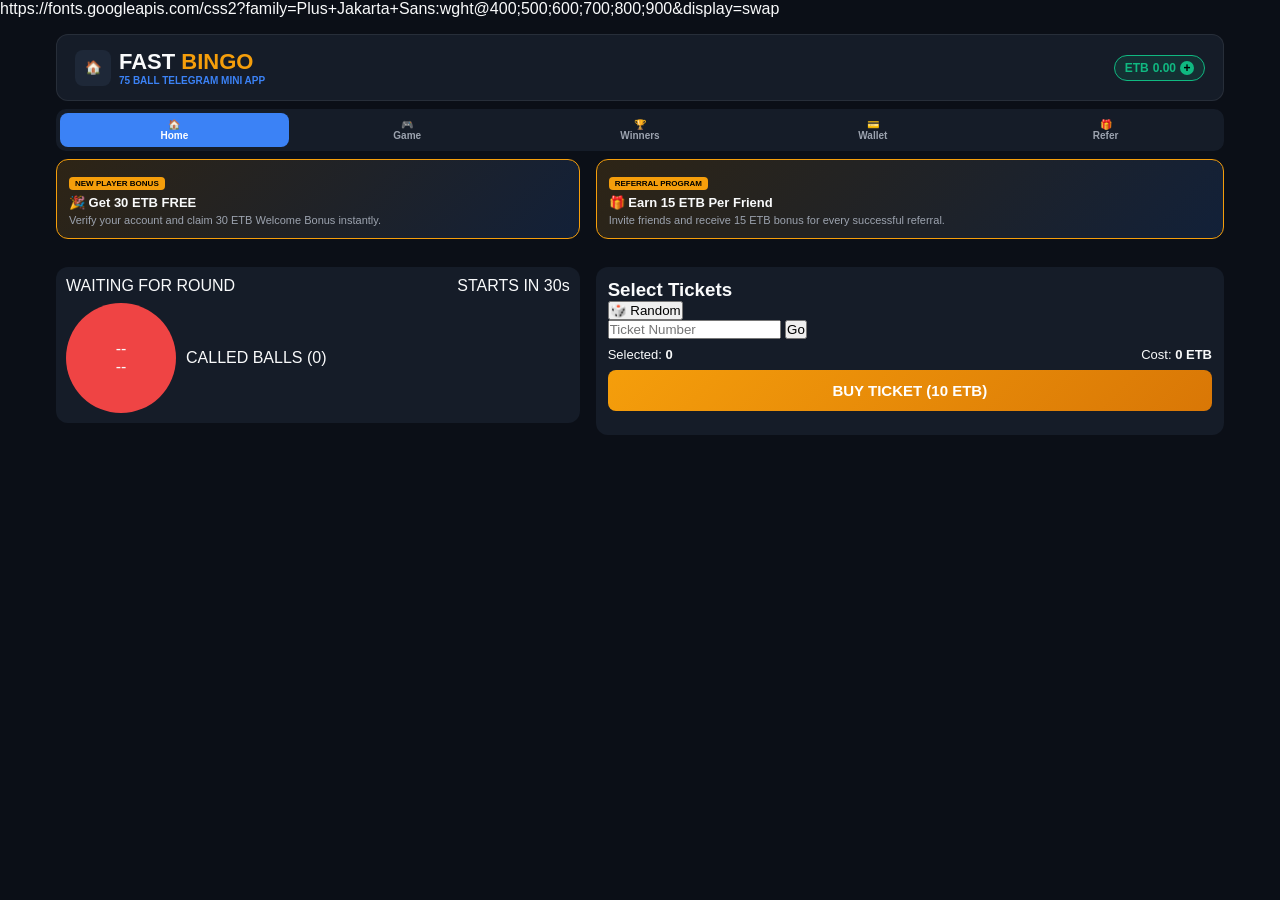
==== commit d41d3a68: "Create index.html" ====
--- a/index.html
+++ b/index.html
@@ -1,72 +1,76 @@
 <!DOCTYPE html>
 <html lang="en">
+
 <head>
+
 <meta charset="UTF-8">
-<meta name="viewport"
-      content="width=device-width,initial-scale=1.0,maximum-scale=1.0,user-scalable=no">
+
+<meta
+name="viewport"
+content="width=device-width,initial-scale=1.0,maximum-scale=1.0,user-scalable=no">
 
 <title>FAST BINGO</title>
 
 <script src="https://telegram.org/js/telegram-web-app.js"></script>
 
-<link rel="preconnect" href="https://fonts.googleapis.com">
-<link rel="preconnect" href="https://fonts.gstatic.com" crossorigin>
-
-<link href="https://fonts.googleapis.com/css2?family=Plus+Jakarta+Sans:wght@400;600;700;800;900&display=swap" rel="stylesheet">
+https://fonts.googleapis.com/css2?family=Plus+Jakarta+Sans:wght@400;500;600;700;800;900&display=swap
 
 <link rel="stylesheet" href="style.css">
+
 </head>
 
 <body>
 
 <div id="app">
 
+<!-- ============================
+HEADER
+============================ -->
+
 <header class="app-header">
 
 <div class="brand">
 
-<v class="logo-title">
+<button
+class="nav-btn"
+onclick="goHome()">
+
+🏠
+
+</button>
+
+<div>
+
+<div class="logo-title">
+
 FAST <span class="highlight">BINGO</span>
-</div>
-
-<div class="logo-sub">
-75 BALL TELEGRAM BINGO
-</div>
+
+</div>
+
+<span class="logo-sub">
+
+75 BALL TELEGRAM MINI APP
+
+</span>
+
 </div>
 
 </div>
 
 <div class="header-actions">
 
-<div class="user-profile">
-
-<img id="user-avatar"
-     class="avatar"
-     src="https://placehold.co/60x60">
-
-<div class="profile-info">
-<div id="user-namev>
-
-</div>
-
-<button id="sound-toggle-btn"
-        class="sound-toggle"
-        onclick="toggleSound()">
-🔊
-</button>
-
 <div class="balance-badge"
-     onclick="switchTab('wallet')">
-
-<span class="cur">ETB</span>
+onclick="switchTab('wallet')">
+
+<span>ETB</span>
 
 <span id="user-balance">
+
 0.00
-</span>
-
-<span class="plus-icon">
-+
-</span>
+
+</span>
+
+<span class="plus-icon">+</span>
 
 </div>
 
@@ -74,104 +78,192 @@
 
 </header>
 
+<!-- ============================
+NAVIGATION
+============================ -->
+
 <nav class="tab-bar">
 
-<button id="tab-home"
-        class="tab-item active"
-        onclick="switchTab('home')">
+<button
+id="tab-home"
+class="tab-item active"
+onclick="switchTab('home')">
+
 🏠
+
 <span>Home</span>
-</button>
-
-<button id="tab-game"
-        class="tab-item"
-        onclick="switchTab('game')">
+
+</button>
+
+<button
+id="tab-game"
+class="tab-item"
+onclick="switchTab('game')">
+
 🎮
+
 <span>Game</span>
-</button>
-
-<button id="tab-winners"
-        class="tab-item"
-        onclick="switchTab('winners')">
+
+</button>
+
+<button
+id="tab-winners"
+class="tab-item"
+onclick="switchTab('winners')">
+
 🏆
+
 <span>Winners</span>
-</button>
-
-<button id="tab-wallet"
-        class="tab-item"
-        onclick="switchTab('wallet')">
+
+</button>
+
+<button
+id="tab-wallet"
+class="tab-item"
+onclick="switchTab('wallet')">
+
 💳
+
 <span>Wallet</span>
+
+</button>
+
+<button
+id="tab-referral"
+class="tab-item"
+onclick="switchTab('referral')">
+
+🎁
+
+<span>Refer</span>
+
 </button>
 
 </nav>
 
-<!-- HOME -->
-
-<main id="view-home" class="view-panel">
-
-<div id="welcome-banner"
-     class="welcome-banner">
+<!-- ============================
+HOME
+============================ -->
+
+<main
+id="view-home"
+class="view-panel">
+
+<!-- Welcome Bonus -->
+
+<div class="welcome-banner">
 
 <div class="banner-badge">
-WELCOME BONUS
+
+NEW PLAYER BONUS
+
 </div>
 
 <div class="banner-body">
-<h3>🎉 Welcome To FAST BINGO</h3>
+
+<h3>
+
+🎉 Get 30 ETB FREE
+
+</h3>
+
 <p>
-Verify your account to receive your welcome bonus.
+
+Verify your account and claim
+30 ETB Welcome Bonus instantly.
+
 </p>
-</div>
-
-</div>
+
+</div>
+
+</div>
+
+<!-- Referral Bonus -->
+
+<div class="welcome-banner">
+
+<div class="banner-badge">
+
+REFERRAL PROGRAM
+
+</div>
+
+<div class="banner-body">
+
+<h3>
+
+🎁 Earn 15 ETB Per Friend
+
+</h3>
+
+<p>
+
+Invite friends and receive
+15 ETB bonus for every successful referral.
+
+</p>
+
+</div>
+
+</div>
+
+<!-- Current Ball -->
 
 <section class="game-status-card">
 
 <div class="status-top">
 
-<span id="game-phase-tag"
-      class="phase-tag">
-WAITING FOR NEXT ROUND
-</span>
-
-<span id="match-timer-display"
-      class="timer-pill">
+<span
+id="game-phase-tag">
+
+WAITING FOR ROUND
+
+</span>
+
+<span
+id="match-timer-display">
+
 STARTS IN 30s
+
 </span>
 
 </div>
 
 <div class="caller-box">
 
-<div class="giant-ball B"
-     id="current-ball-el">
-
-<span class="letter"
-      id="current-letter">
+<div
+id="current-ball-el"
+class="giant-ball B">
+
+<span
+id="current-letter">
+
 --
-</span>
-
-<span class="num"
-      id="current-number">
+
+</span>
+
+<span
+id="current-number">
+
 --
-</span>
-
-</div>
-
-<div class="balls-history">
-
-<div class="history-label">
+
+</span>
+
+</div>
+
+<div>
+
+<div>
+
 CALLED BALLS
+
 (<span id="called-count">0</span>)
-</div>
-
-<div id="recent-balls-list"
-     class="balls-strip">
-
-<span class="placeholder-text">
-Waiting...
-</span>
+
+</div>
+
+<div
+id="recent-balls-list"
+class="balls-strip">
 
 </div>
 
@@ -181,278 +273,449 @@
 
 </section>
 
+<!-- Ticket Selection -->
+
 <section class="ticket-picker-card">
 
 <div class="picker-header">
 
+<h3>
+
+Select Tickets
+
+</h3>
+
+<button
+class="btn-random"
+onclick="selectRandomTicket()">
+
+🎲 Random
+
+</button>
+
+</div>
+
+<div class="search-bar">
+
+<input
+type="number"
+id="ticket-search-input"
+placeholder="Ticket Number">
+
+<button
+class="btn-go"
+onclick="jumpToTicket()">
+
+Go
+
+</button>
+
+</div>
+
+<div
+id="preset-grid"
+class="ticket-pills-grid">
+
+</div>
+
+<div class="selection-summary">
+
+<span>
+
+Selected:
+<strong
+id="selected-tickets-count">
+
+0
+
+</strong>
+
+</span>
+
+<span>
+
+Cost:
+<strong
+id="total-ticket-cost">
+
+0 ETB
+
+</strong>
+
+</span>
+
+</div>
+
+<button
+class="btn-buy"
+onclick="confirmPurchase()">
+
+BUY TICKET
+(10 ETB)
+
+</button>
+
+</section>
+
+</main>
+
+<!-- ============================
+GAME
+============================ -->
+
+<main
+id="view-game"
+class="view-panel hidden">
+
+<div class="game-header-bar">
+
+<h2>
+
+ACTIVE TICKETS
+
+</h2>
+
+</div>
+
+<div
+id="tickets-container"
+class="compact-tickets-grid">
+
+</div>
+
+</main>
+
+<!-- ============================
+WINNERS
+============================ -->
+
+<main
+id="view-winners"
+class="view-panel hidden">
+
+<div class="card-panel">
+
+<h2>
+
+🏆 LIVE WINNERS
+
+</h2>
+
+<div
+id="public-winners-list">
+
+</div>
+
+</div>
+
+</main>
+
+<!-- ============================
+WALLET
+============================ -->
+
+<main
+id="view-wallet"
+class="view-panel hidden">
+
+<div class="card-panel">
+
+<h2>
+
+Telebirr Wallet
+
+</h2>
+
+<div class="balance-card-lg">
+
+<span>
+
+Available Balance
+
+</span>
+
+<h1
+id="wallet-balance-large">
+
+0.00 ETB
+
+</h1>
+
+</div>
+
+<!-- Deposit -->
+
+<div class="telebirr-box">
+
+<span class="tb-tag">
+
+telebirr
+
+</span>
+
+<p>
+
+Send Deposit To:
+
+</p>
+
+<div class="tb-info">
+
+<strong>
+
+📱 0920384625
+
+</strong>
+
+<strong>
+
+👤 EFA
+
+</strong>
+
+</div>
+
+<button
+class="btn-primary"
+onclick="copyTelebirrNumber()">
+
+Copy Number
+
+</button>
+
+</div>
+
+<div class="form-group">
+
+<label>
+
+Amount
+
+</label>
+
+<input
+id="dep-amount"
+type="number">
+
+</div>
+
+<div class="form-group">
+
+<label>
+
+Transaction ID
+
+</label>
+
+<input
+id="dep-txnid"
+type="text">
+
+</div>
+
+<button
+class="btn-primary"
+onclick="submitDepositRequest()">
+
+Submit Deposit
+
+</button>
+
+<hr>
+
+<div class="form-group">
+
+<label>
+
+Withdraw Amount
+
+</label>
+
+<input
+id="wd-amount"
+type="number">
+
+</div>
+
+<div class="form-group">
+
+<label>
+
+Telebirr Phone
+
+</label>
+
+<input
+id="wd-phone"
+type="tel">
+
+</div>
+
+<button
+class="btn-primary"
+onclick="submitWithdrawalRequest()">
+
+Submit Withdrawal
+
+</button>
+
+</div>
+
+</main>
+
+<!-- ============================
+REFERRAL
+============================ -->
+
+<main
+id="view-referral"
+class="view-panel hidden">
+
+<div class="card-panel">
+
+<h2>
+
+🎁 Referral Program
+
+</h2>
+
+<p>
+
+Invite friends and
+earn 15 ETB bonus
+for every player.
+
+</p>
+
+<div class="referral-box">
+
+<div
+id="referral-code">
+
+LOADING...
+
+</div>
+
+<button
+class="btn-primary"
+onclick="copyReferralCode()">
+
+Copy Referral Code
+
+</button>
+
+</div>
+
+<div class="stats-box">
+
 <div>
-<h3>CHOOSE TICKETS</h3>
-<span class="sub">10 ETB / Ticket</span>
-</div>
-
-<button class="btn-random"
-        onclick="selectRandomTicket()">
-🎲 Random
-</button>
-
-</div>
-
-<div class="search-bar">
-
-<input type="number"
-       id="ticket-search-input"
-       min="1"
-       max="500"
-       placeholder="Ticket #">
-
-<button class="btn-go"
-        onclick="jumpToTicket()">
-Go
-</button>
-
-</div>
-
-<div id="preset-grid"
-     class="ticket-pills-grid">
-</div>
-
-<div class="selection-summary">
-
-<span>
-Selected:
-<strong id="selected-tickets-count">
+
+Friends Invited
+
+<br>
+
+<strong id="total-referrals">
+
 0
+
 </strong>
-</span>
-
-<span>
-Cost:
-<strong id="total-ticket-cost">
+
+</div>
+
+<div>
+
+Referral Earnings
+
+<br>
+
+<strong id="referral-earned">
+
 0 ETB
+
 </strong>
-</span>
-
-</div>
-
-<div class="options-row">
-
-<label class="checkbox-container">
-
-<input type="checkbox"
-       checked
-       onchange="toggleAutoDaub(this.checked)">
-
-<span>
-Auto Daub
-</span>
-
-</label>
-
-</div>
-
-<button id="buy-btn"
-        class="btn-buy"
-        onclick="confirmPurchase()">
-BUY TICKETS
-</button>
-
-</section>
+
+</div>
+
+</div>
+
+</div>
 
 </main>
 
-<!-- GAME -->
-
-<main id="view-game"
-      class="view-panel hidden">
-
-<div class="game-header-bar">
-
-<h2>ACTIVE TICKETS</h2>
-
-<button class="btn-sm"
-        onclick="switchTab('home')">
-Buy More
-</button>
-
-</div>
-
-<div id="tickets-container"
-     class="compact-tickets-grid">
-</div>
-
-</main>
-
-<!-- WINNERS -->
-
-<main id="view-winners"
-      class="view-panel hidden">
-
-<div class="card-panel">
-
-<div class="section-title">
-
-<h2>🏆 WINNERS BOARD</h2>
+<!-- ============================
+BOTTOM BINGO BUTTON
+============================ -->
+
+<div
+id="action-bar"
+class="action-bar hidden">
+
+<button
+class="bingo-claim-btn"
+onclick="claimBingo()">
+
+BINGO!
+
+</button>
+
+</div>
+
+</div>
+
+<!-- Contact Verification -->
+
+<div
+id="contact-modal"
+class="modal-overlay hidden">
+
+<div class="modal-card">
+
+<h3>
+
+Account Verification
+
+</h3>
 
 <p>
-Recent verified winners.
+
+Share your Telegram contact
+and receive your
+30 ETB Welcome Bonus.
+
 </p>
 
-</div>
-
-<div id="public-winners-list"
-     class="winners-list">
-</div>
-
-</div>
-
-</main>
-
-<!-- WALLET -->
-
-<main id="view-wallet"
-      class="view-panel hidden">
-
-<div class="card-panel">
-
-<h2>TELEBIRR WALLET</h2>
-
-<div class="balance-card-lg">
-
-<span>Available Balance</span>
-
-<h1 id="wallet-balance-large">
-0.00 ETB
-</h1>
-
-</div>
-
-<div class="wallet-nav">
-
-<button id="btn-show-deposit"
-        class="w-tab active"
-        onclick="toggleWalletForm('deposit')">
-Deposit
-</button>
-
-<button id="btn-show-withdraw"
-        class="w-tab"
-        onclick="toggleWalletForm('withdraw')">
-Withdraw
-</button>
-
-</div>
-
-<div id="deposit-form"
-     class="wallet-form">
-
-<div class="form-group">
-<label>Amount</label>
-<input id="dep-amount"
-       type="number">
-</div>
-
-<div class="form-group">
-<label>Telebirr Transaction ID</label>
-<input id="dep-txnid"
-       type="text">
-</div>
-
-<button class="btn-primary"
-        onclick="submitDepositRequest()">
-Submit Deposit
-</button>
-
-</div>
-
-<div id="withdraw-form"
-     class="wallet-form hidden">
-
-<div class="form-group">
-<label>Amount</label>
-<input id="wd-amount"
-       type="number">
-</div>
-
-<div class="form-group">
-<label>Phone Number</label>
-<input id="wd-phone"
-       type="tel">
-</div>
-
-<button class="btn-primary"
-        onclick="submitWithdrawalRequest()">
-Submit Withdrawal
-</button>
-
-</div>
-
-<div class="history-list-box">
-
-<h3>Transaction History</h3>
-
-<div id="wallet-history-list">
-<p class="empty-msg">
-No transactions yet.
-</p>
-</div>
-
-</div>
-
-</div>
-
-</main>
-
-</div>
-
-<!-- ACTION BAR -->
-
-<div id="action-bar"
-     class="action-bar hidden">
-
-<button id="bingo-btn"
-        class="bingo-claim-btn"
-        onclick="claimBingo()">
-BINGO!
-</button>
-
-</div>
-
-<!-- CONTACT MODAL -->
-
-<div id="contact-modal"
-     class="modal-overlay hidden">
+<button
+class="btn-primary"
+onclick="requestContactVerification()">
+
+📱 Verify Account
+
+</button>
+
+</div>
+
+</div>
+
+<!-- Winner Modal -->
+
+<div
+id="winner-modal"
+class="modal-overlay hidden">
 
 <div class="modal-card">
 
-<h3>Account Verification</h3>
-
-<p>
-Share your Telegram contact to activate your account.
-</p>
-
-<button class="btn-primary"
-        onclick="requestContactVerification()">
-Share Contact
-</button>
-
-</div>
-
-</div>
-
-<!-- WINNER MODAL -->
-
-<div id="winner-modal"
-     class="modal-overlay hidden"
-     onclick="closeWinnerModal(event)">
-
-<div class="modal-card">
-
-<button class="modal-close"
-        onclick="closeWinnerModal(null,true)">
+<button
+class="modal-close"
+onclick="closeWinnerModal()">
+
 ×
-</button>
-
-<div id="modal-content"></div>
+
+</button>
+
+<div
+id="modal-content">
+
+</div>
 
 </div>
 
--- a/style.css
+++ b/style.css
@@ -1,636 +1,878 @@
 /* ==========================================================================
-   FAST BINGO - MOBILE CASINO UI STYLESHEET
+   FAST BINGO TELEGRAM MINI APP
+   COMPLETE STYLE.CSS
    ========================================================================== */
 
-:root {
-  --bg-main: #0B0F17;
-  --bg-card: #151C28;
-  --bg-card-alt: #1E2838;
-  --accent-gold: #F59E0B;
-  --accent-blue: #3B82F6;
-  --accent-green: #10B981;
-  --accent-red: #EF4444;
-  --accent-purple: #8B5CF6;
-  --telebirr-blue: #00A3E0;
-
-  --b-color: #EF4444;
-  --i-color: #3B82F6;
-  --n-color: #F59E0B;
-  --g-color: #10B981;
-  --o-color: #8B5CF6;
-
-  --text-main: #F9FAFB;
-  --text-muted: #9CA3AF;
-  --border-radius: 12px;
-  --font-family: 'Plus Jakarta Sans', sans-serif;
-}
-
-* {
-  box-sizing: border-box;
-  margin: 0;
-  padding: 0;
-  user-select: none;
-  -webkit-tap-highlight-color: transparent;
-}
-
-body {
-  background-color: var(--bg-main);
-  color: var(--text-main);
-  font-family: var(--font-family);
-  min-height: 100vh;
-  display: flex;
-  justify-content: center;
-  overflow-x: hidden;
-}
-
-#app {
-  width: 100%;
-  max-width: 480px;
-  min-height: 100vh;
-  display: flex;
-  flex-direction: column;
-  padding: 10px;
-  padding-bottom: 80px;
-}
-
-.hidden { display: none !important; }
-
-/* 1. HEADER */
-.app-header {
-  display: flex;
-  justify-content: space-between;
-  align-items: center;
-  background: var(--bg-card);
-  padding: 8px 12px;
-  border-radius: var(--border-radius);
-  border: 1px solid rgba(255, 255, 255, 0.08);
-  margin-bottom: 8px;
-}
-
-.brand {
-  display: flex;
-  align-items: center;
-  gap: 8px;
-}
-
-.nav-btn {
-  background: var(--bg-card-alt);
-  border: 1px solid rgba(255, 255, 255, 0.1);
-  border-radius: 8px;
-  width: 34px;
-  height: 34px;
-  display: flex;
-  align-items: center;
-  justify-content: center;
-  color: #FFF;
-  cursor: pointer;
-}
-
-.logo-title {
-  font-weight: 900;
-  font-size: 15px;
-  letter-spacing: -0.5px;
-}
-
-.logo-title .highlight {
-  color: var(--accent-gold);
-}
-
-.logo-sub {
-  display: block;
-  font-size: 8px;
-  color: var(--accent-blue);
-  font-weight: 800;
-  letter-spacing: 0.5px;
-}
-
-.header-actions {
-  display: flex;
-  align-items: center;
-  gap: 8px;
-}
-
-.sound-toggle {
-  background: var(--bg-card-alt);
-  border: 1px solid rgba(255, 255, 255, 0.1);
-  border-radius: 8px;
-  width: 32px;
-  height: 32px;
-  font-size: 14px;
-  cursor: pointer;
-}
-
-.balance-badge {
-  display: flex;
-  align-items: center;
-  gap: 4px;
-  background: rgba(16, 185, 129, 0.15);
-  border: 1px solid var(--accent-green);
-  padding: 4px 8px;
-  border-radius: 20px;
-  font-weight: 800;
-  font-size: 12px;
-  color: var(--accent-green);
-  cursor: pointer;
-}
-
-.balance-badge .cur {
-  font-size: 9px;
-  opacity: 0.8;
-}
-
-.plus-icon {
-  background: var(--accent-green);
-  color: #000;
-  width: 14px;
-  height: 14px;
-  border-radius: 50%;
-  display: flex;
-  align-items: center;
-  justify-content: center;
-  font-size: 10px;
-  font-weight: 900;
-}
-
-/* 2. TAB NAVIGATION BAR */
-.tab-bar {
-  display: flex;
-  gap: 4px;
-  background: var(--bg-card);
-  padding: 4px;
-  border-radius: 10px;
-  margin-bottom: 8px;
-  border: 1px solid rgba(255, 255, 255, 0.05);
-}
-
-.tab-item {
-  flex: 1;
-  display: flex;
-  flex-direction: column;
-  align-items: center;
-  padding: 6px 2px;
-  background: transparent;
-  border: none;
-  color: var(--text-muted);
-  font-size: 10px;
-  font-weight: 700;
-  border-radius: 6px;
-  cursor: pointer;
-}
-
-.tab-item.active {
-  background: var(--accent-blue);
-  color: #FFF;
-}
-
-.tab-icon { font-size: 12px; }
-
-/* 3. WELCOME BANNER */
-.welcome-banner {
-  background: linear-gradient(135deg, rgba(245, 158, 11, 0.15) 0%, rgba(59, 130, 246, 0.15) 100%);
-  border: 1px solid var(--accent-gold);
-  border-radius: var(--border-radius);
-  padding: 10px;
-  margin-bottom: 8px;
-  position: relative;
-}
-
-.banner-badge {
-  background: var(--accent-gold);
-  color: #000;
-  font-weight: 900;
-  font-size: 8px;
-  padding: 2px 6px;
-  border-radius: 4px;
-  display: inline-block;
-  margin-bottom: 4px;
-}
-
-.banner-body h3 { font-size: 13px; font-weight: 800; color: #FFF; }
-.banner-body p { font-size: 11px; color: var(--text-muted); margin-top: 2px; }
-
-/* 4. CALLER ARENA */
-.game-status-card {
-  background: var(--bg-card);
-  border-radius: var(--border-radius);
-  padding: 10px;
-  border: 1px solid rgba(255, 255, 255, 0.08);
-  margin-bottom: 8px;
-}
-
-.status-top {
-  display: flex;
-  justify-content: space-between;
-  align-items: center;
-  margin-bottom: 8px;
-}
-
-.phase-tag {
-  font-size: 9px;
-  font-weight: 800;
-  color: var(--accent-gold);
-  letter-spacing: 0.5px;
-}
-
-.timer-pill {
-  background: rgba(239, 68, 68, 0.2);
-  border: 1px solid var(--accent-red);
-  color: var(--accent-red);
-  font-size: 9px;
-  font-weight: 800;
-  padding: 2px 6px;
-  border-radius: 6px;
-}
-
-.caller-box {
-  display: flex;
-  align-items: center;
-  gap: 10px;
-}
-
-.giant-ball {
-  width: 52px;
-  height: 52px;
-  border-radius: 50%;
-  display: flex;
-  flex-direction: column;
-  align-items: center;
-  justify-content: center;
-  box-shadow: 0 0 10px rgba(0,0,0,0.5);
-  flex-shrink: 0;
-}
-
-.giant-ball .letter { font-size: 9px; font-weight: 900; opacity: 0.8; }
-.giant-ball .num { font-size: 18px; font-weight: 900; }
-
-.giant-ball.B { background: radial-gradient(circle at 30% 30%, #FCA5A5, #DC2626); }
-.giant-ball.I { background: radial-gradient(circle at 30% 30%, #93C5FD, #2563EB); }
-.giant-ball.N { background: radial-gradient(circle at 30% 30%, #FDE047, #D97706); }
-.giant-ball.G { background: radial-gradient(circle at 30% 30%, #6EE7B7, #059669); }
-.giant-ball.O { background: radial-gradient(circle at 30% 30%, #C4B5FD, #7C3AED); }
-
-.balls-history { flex-grow: 1; overflow: hidden; }
-.history-label { font-size: 9px; font-weight: 800; color: var(--text-muted); margin-bottom: 4px; }
-.balls-strip { display: flex; gap: 4px; overflow-x: auto; }
-.mini-ball {
-  min-width: 26px;
-  height: 26px;
-  border-radius: 50%;
-  background: var(--bg-card-alt);
-  border: 1px solid rgba(255, 255, 255, 0.15);
-  display: flex;
-  align-items: center;
-  justify-content: center;
-  font-weight: 800;
-  font-size: 10px;
-}
-
-.placeholder-text { font-size: 10px; color: var(--text-muted); }
-
-/* 5. TICKET PICKER (#1 - #500) */
-.ticket-picker-card {
-  background: var(--bg-card);
-  border-radius: var(--border-radius);
-  padding: 10px;
-  border: 1px solid rgba(255, 255, 255, 0.08);
-}
-
-.picker-header {
-  display: flex;
-  justify-content: space-between;
-  align-items: center;
-  margin-bottom: 8px;
-}
-
-.picker-header h3 { font-size: 13px; }
-.btn-random {
-  padding: 4px 8px;
-  background: var(--accent-purple);
-  border: none;
-  border-radius: 6px;
-  color: #FFF;
-  font-size: 10px;
-  font-weight: 800;
-  cursor: pointer;
-}
-
-.search-bar {
-  display: flex;
-  gap: 6px;
-  margin-bottom: 8px;
-}
-
-.search-bar input {
-  flex: 1;
-  background: #0B0F17;
-  border: 1px solid rgba(255, 255, 255, 0.15);
-  border-radius: 6px;
-  padding: 5px 8px;
-  color: #FFF;
-  font-size: 11px;
-}
-
-.btn-go {
-  padding: 5px 10px;
-  background: var(--bg-card-alt);
-  border: none;
-  border-radius: 6px;
-  color: #FFF;
-  font-size: 11px;
-  font-weight: 700;
-}
-
-.ticket-pills-grid {
-  display: grid;
-  grid-template-columns: repeat(5, 1fr);
-  gap: 4px;
-  max-height: 120px;
-  overflow-y: auto;
-  margin-bottom: 8px;
-}
-
-.pill {
-  background: var(--bg-card-alt);
-  border: 1px solid rgba(255, 255, 255, 0.08);
-  border-radius: 5px;
-  padding: 5px 2px;
-  text-align: center;
-  font-size: 10px;
-  font-weight: 800;
-  color: var(--text-muted);
-  cursor: pointer;
-}
-
-.pill.selected {
-  background: var(--accent-blue);
-  color: #FFF;
-  border-color: #60A5FA;
-}
-
-.selection-summary {
-  display: flex;
-  justify-content: space-between;
-  font-size: 10px;
-  color: var(--text-muted);
-  margin-bottom: 8px;
-}
-
-.selection-summary strong { color: var(--accent-gold); }
-
-.options-row { margin-bottom: 10px; }
-.checkbox-container {
-  display: flex;
-  align-items: center;
-  gap: 6px;
-  font-size: 10px;
-  cursor: pointer;
-}
-
-.btn-buy {
-  width: 100%;
-  padding: 10px;
-  border-radius: 8px;
-  border: none;
-  background: linear-gradient(135deg, #F59E0B 0%, #D97706 100%);
-  color: #FFF;
-  font-weight: 900;
-  font-size: 13px;
-  cursor: pointer;
-}
-
-/* 6. COMPACT PLAYER TICKET BOARD */
-.game-header-bar {
-  display: flex;
-  justify-content: space-between;
-  align-items: center;
-  margin-bottom: 8px;
-}
-
-.game-header-bar h2 { font-size: 14px; }
-
-.btn-sm {
-  padding: 4px 8px;
-  background: var(--accent-blue);
-  border: none;
-  border-radius: 6px;
-  color: #FFF;
-  font-size: 10px;
-  font-weight: 700;
-  cursor: pointer;
-}
-
-.compact-tickets-grid {
-  display: flex;
-  flex-direction: column;
-  gap: 8px;
-}
-
-.compact-ticket-card {
-  background: var(--bg-card);
-  border-radius: 10px;
-  padding: 6px;
-  border: 1px solid rgba(255, 255, 255, 0.1);
-}
-
-.card-info-row {
-  display: flex;
-  justify-content: space-between;
-  font-size: 9px;
-  font-weight: 800;
-  color: var(--text-muted);
-  margin-bottom: 4px;
-}
-
-.bingo-grid-compact {
-  display: grid;
-  grid-template-columns: repeat(5, 1fr);
-  gap: 3px;
-}
-
-.grid-col-header {
-  height: 18px;
-  display: flex;
-  align-items: center;
-  justify-content: center;
-  font-weight: 900;
-  font-size: 10px;
-  border-radius: 3px;
-  color: #FFF;
-}
-
-.grid-col-header:nth-child(1) { background: var(--b-color); }
-.grid-col-header:nth-child(2) { background: var(--i-color); }
-.grid-col-header:nth-child(3) { background: var(--n-color); }
-.grid-col-header:nth-child(4) { background: var(--g-color); }
-.grid-col-header:nth-child(5) { background: var(--o-color); }
-
-.grid-cell-compact {
-  aspect-ratio: 1;
-  background: var(--bg-card-alt);
-  border-radius: 4px;
-  display: flex;
-  align-items: center;
-  justify-content: center;
-  font-size: 11px;
-  font-weight: 800;
-  color: #FFF;
-  cursor: pointer;
-  border: 1px solid rgba(255, 255, 255, 0.05);
-}
-
-.grid-cell-compact.free {
-  background: rgba(245, 158, 11, 0.15);
-  border: 1px solid var(--accent-gold);
-  color: var(--accent-gold);
-  font-size: 7px;
-  font-weight: 900;
-}
-
-.grid-cell-compact.daubed {
-  background: linear-gradient(135deg, #10B981 0%, #059669 100%);
-  color: #FFF;
-}
-
-/* 7. WINNERS BOARD */
-.card-panel {
-  background: var(--bg-card);
-  border-radius: var(--border-radius);
-  padding: 12px;
-  border: 1px solid rgba(255, 255, 255, 0.08);
-}
-
-.section-title h2 { font-size: 14px; }
-.section-title p { font-size: 10px; color: var(--text-muted); margin-bottom: 10px; }
-
-.winners-list { display: flex; flex-direction: column; gap: 6px; }
-
-.winner-item {
-  background: var(--bg-card-alt);
-  border-radius: 8px;
-  padding: 8px;
-  display: flex;
-  justify-content: space-between;
-  align-items: center;
-  cursor: pointer;
-}
-
-.w-name { font-size: 12px; font-weight: 800; color: var(--accent-gold); }
-.w-sub { font-size: 9px; color: var(--text-muted); }
-.w-prize { font-size: 13px; font-weight: 900; color: var(--accent-green); text-align: right; }
-.w-inspect { font-size: 8px; color: var(--accent-blue); }
-
-/* 8. WALLET */
-.balance-card-lg {
-  background: #0B0F17;
-  border-radius: 8px;
-  padding: 12px;
-  text-align: center;
-  margin: 8px 0;
-}
-
-.balance-card-lg span { font-size: 10px; color: var(--text-muted); }
-.balance-card-lg h1 { color: var(--accent-green); font-size: 22px; margin-top: 2px; }
-
-.wallet-nav { display: flex; gap: 6px; margin-bottom: 10px; }
-.w-tab {
-  flex: 1;
-  padding: 6px;
-  border-radius: 6px;
-  border: 1px solid rgba(255, 255, 255, 0.1);
-  background: transparent;
-  color: var(--text-muted);
-  font-size: 11px;
-  font-weight: 700;
-}
-
-.w-tab.active { background: var(--telebirr-blue); color: #FFF; border-color: var(--telebirr-blue); }
-
-.telebirr-box {
-  background: rgba(0, 163, 224, 0.1);
-  border: 1px solid var(--telebirr-blue);
-  border-radius: 8px;
-  padding: 8px;
-  font-size: 10px;
-  margin-bottom: 10px;
-}
-
-.tb-tag { background: var(--telebirr-blue); color: #FFF; font-weight: 900; font-size: 8px; padding: 1px 4px; border-radius: 3px; }
-.tb-info { display: flex; flex-direction: column; margin: 4px 0; color: #FFF; }
-
-.form-group { display: flex; flex-direction: column; gap: 3px; margin-bottom: 8px; }
-.form-group label { font-size: 10px; color: var(--text-muted); }
-.form-group input { background: #0B0F17; border: 1px solid rgba(255,255,255,0.15); padding: 6px 8px; border-radius: 6px; color: #FFF; font-size: 12px; }
-
-.btn-primary {
-  width: 100%;
-  padding: 10px;
-  border-radius: 8px;
-  border: none;
-  background: var(--accent-blue);
-  color: #FFF;
-  font-weight: 800;
-  font-size: 12px;
-  cursor: pointer;
-}
-
-.history-list-box { margin-top: 12px; border-top: 1px solid rgba(255,255,255,0.08); padding-top: 8px; }
-.history-list-box h3 { font-size: 11px; margin-bottom: 6px; }
-
-/* 9. ACTION BAR & MODALS */
-.action-bar {
-  position: fixed;
-  bottom: 0; left: 0; right: 0;
-  padding: 8px;
-  background: rgba(11, 15, 23, 0.95);
-  backdrop-filter: blur(10px);
-  display: flex;
-  justify-content: center;
-  z-index: 100;
-}
-
-.bingo-claim-btn {
-  width: 100%;
-  max-width: 450px;
-  height: 44px;
-  border-radius: 10px;
-  border: none;
-  background: linear-gradient(135deg, #EF4444 0%, #DC2626 100%);
-  color: #FFF;
-  font-size: 16px;
-  font-weight: 900;
-  letter-spacing: 1px;
-  cursor: pointer;
-  box-shadow: 0 0 12px rgba(239, 68, 68, 0.4);
-}
-
-.modal-overlay {
-  position: fixed;
-  top: 0; left: 0; right: 0; bottom: 0;
-  background: rgba(0,0,0,0.85);
-  display: flex;
-  align-items: center;
-  justify-content: center;
-  padding: 16px;
-  z-index: 999;
-}
-
-.modal-card {
-  background: var(--bg-card);
-  border-radius: var(--border-radius);
-  padding: 14px;
-  width: 100%;
-  max-width: 340px;
-  position: relative;
-  border: 1px solid rgba(255, 255, 255, 0.1);
-}
-
-.modal-header { display: flex; align-items: center; gap: 6px; }
-.modal-close { position: absolute; top: 6px; right: 10px; background: transparent; border: none; color: var(--text-muted); font-size: 20px; cursor: pointer; }
-
-#confetti-canvas {
-  position: fixed;
-  top: 0; left: 0;
-  width: 100vw; height: 100vh;
-  pointer-events: none;
-  z-index: 1000;
-}
+:root{
+  --bg-main:#0B0F17;
+  --bg-card:#151C28;
+  --bg-card-alt:#1E2838;
+
+  --accent-gold:#F59E0B;
+  --accent-blue:#3B82F6;
+  --accent-green:#10B981;
+  --accent-red:#EF4444;
+  --accent-purple:#8B5CF6;
+
+  --telebirr-blue:#00A3E0;
+
+  --b-color:#EF4444;
+  --i-color:#3B82F6;
+  --n-color:#F59E0B;
+  --g-color:#10B981;
+  --o-color:#8B5CF6;
+
+  --text-main:#F9FAFB;
+  --text-muted:#9CA3AF;
+
+  --radius:12px;
+  --font:'Plus Jakarta Sans',sans-serif;
+}
+
+/* -------------------------------------------------------------------------- */
+/* RESET */
+/* -------------------------------------------------------------------------- */
+
+*{
+  margin:0;
+  padding:0;
+  box-sizing:border-box;
+  user-select:none;
+  -webkit-tap-highlight-color:transparent;
+}
+
+html{
+  scroll-behavior:smooth;
+}
+
+body{
+  background:var(--bg-main);
+  color:var(--text-main);
+  font-family:var(--font);
+  min-height:100vh;
+  overflow-x:hidden;
+}
+
+#app{
+  width:100%;
+  max-width:480px;
+  margin:auto;
+  padding:10px;
+  padding-bottom:90px;
+}
+
+.hidden{
+  display:none !important;
+}
+
+.view-panel{
+  display:block;
+}
+
+/* -------------------------------------------------------------------------- */
+/* HEADER */
+/* -------------------------------------------------------------------------- */
+
+.app-header{
+  background:var(--bg-card);
+  border:1px solid rgba(255,255,255,.08);
+  border-radius:var(--radius);
+  display:flex;
+  justify-content:space-between;
+  align-items:center;
+  padding:8px 12px;
+  margin-bottom:8px;
+}
+
+.brand{
+  display:flex;
+  align-items:center;
+  gap:8px;
+}
+
+.nav-btn{
+  background:var(--bg-card-alt);
+  border:none;
+  color:white;
+  width:36px;
+  height:36px;
+  border-radius:8px;
+  cursor:pointer;
+}
+
+.logo-title{
+  font-size:15px;
+  font-weight:900;
+}
+
+.highlight{
+  color:var(--accent-gold);
+}
+
+.logo-sub{
+  display:block;
+  font-size:8px;
+  color:var(--accent-blue);
+  font-weight:800;
+}
+
+.header-actions{
+  display:flex;
+  align-items:center;
+  gap:8px;
+}
+
+.user-profile{
+  display:flex;
+  align-items:center;
+  gap:6px;
+}
+
+.avatar{
+  width:34px;
+  height:34px;
+  border-radius:50%;
+  border:2px solid var(--accent-gold);
+  object-fit:cover;
+}
+
+.profile-info{
+  font-size:10px;
+}
+
+#user-name{
+  font-weight:800;
+  color:white;
+}
+
+#user-id-display{
+  color:var(--text-muted);
+  font-size:9px;
+}
+
+.sound-toggle{
+  width:34px;
+  height:34px;
+  border:none;
+  border-radius:8px;
+  background:var(--bg-card-alt);
+  color:white;
+  cursor:pointer;
+}
+
+.balance-badge{
+  display:flex;
+  align-items:center;
+  gap:4px;
+  padding:5px 10px;
+
+  background:rgba(16,185,129,.12);
+
+  border:1px solid var(--accent-green);
+  border-radius:20px;
+
+  cursor:pointer;
+  color:var(--accent-green);
+  font-weight:800;
+  font-size:12px;
+}
+
+.plus-icon{
+  background:var(--accent-green);
+  color:black;
+  width:14px;
+  height:14px;
+  border-radius:50%;
+  display:flex;
+  justify-content:center;
+  align-items:center;
+}
+
+/* -------------------------------------------------------------------------- */
+/* TAB BAR */
+/* -------------------------------------------------------------------------- */
+
+.tab-bar{
+  display:flex;
+  gap:4px;
+
+  background:var(--bg-card);
+  border-radius:10px;
+  padding:4px;
+  margin-bottom:8px;
+}
+
+.tab-item{
+  flex:1;
+  border:none;
+  background:transparent;
+
+  color:var(--text-muted);
+
+  display:flex;
+  flex-direction:column;
+
+  align-items:center;
+  justify-content:center;
+
+  padding:6px;
+  border-radius:8px;
+
+  cursor:pointer;
+
+  font-size:10px;
+  font-weight:700;
+}
+
+.tab-item.active{
+  background:var(--accent-blue);
+  color:white;
+}
+
+/* -------------------------------------------------------------------------- */
+/* WELCOME */
+/* -------------------------------------------------------------------------- */
+
+.welcome-banner{
+  padding:12px;
+
+  border-radius:var(--radius);
+
+  background:linear-gradient(
+      135deg,
+      rgba(245,158,11,.15),
+      rgba(59,130,246,.15)
+  );
+
+  border:1px solid var(--accent-gold);
+  margin-bottom:8px;
+}
+
+.banner-badge{
+  display:inline-block;
+
+  background:var(--accent-gold);
+  color:black;
+
+  padding:2px 6px;
+
+  border-radius:4px;
+
+  font-size:8px;
+  font-weight:900;
+}
+
+.banner-body h3{
+  margin-top:5px;
+  font-size:13px;
+}
+
+.banner-body p{
+  margin-top:4px;
+  color:var(--text-muted);
+  font-size:11px;
+}
+
+/* -------------------------------------------------------------------------- */
+/* GAME STATUS */
+/* -------------------------------------------------------------------------- */
+
+.game-status-card{
+  background:var(--bg-card);
+  padding:10px;
+  border-radius:var(--radius);
+  margin-bottom:8px;
+}
+
+.status-top{
+  display:flex;
+  justify-content:space-between;
+  margin-bottom:8px;
+}
+
+.phase-tag{
+  color:var(--accent-gold);
+  font-size:9px;
+  font-weight:800;
+}
+
+.timer-pill{
+  color:var(--accent-red);
+  border:1px solid var(--accent-red);
+  background:rgba(239,68,68,.15);
+  padding:2px 6px;
+  border-radius:4px;
+  font-size:9px;
+}
+
+.caller-box{
+  display:flex;
+  gap:10px;
+  align-items:center;
+}
+
+.giant-ball{
+  width:60px;
+  height:60px;
+  border-radius:50%;
+  display:flex;
+  flex-direction:column;
+  justify-content:center;
+  align-items:center;
+}
+
+.giant-ball.B{
+  background:var(--b-color);
+}
+
+.giant-ball.I{
+  background:var(--i-color);
+}
+
+.giant-ball.N{
+  background:var(--n-color);
+}
+
+.giant-ball.G{
+  background:var(--g-color);
+}
+
+.giant-ball.O{
+  background:var(--o-color);
+}
+
+.letter{
+  font-size:10px;
+  font-weight:800;
+}
+
+.num{
+  font-size:20px;
+  font-weight:900;
+}
+
+.balls-strip{
+  display:flex;
+  gap:5px;
+  overflow-x:auto;
+}
+
+.mini-ball{
+  min-width:28px;
+  height:28px;
+  border-radius:50%;
+  background:var(--bg-card-alt);
+
+  display:flex;
+  align-items:center;
+  justify-content:center;
+
+  font-size:10px;
+  font-weight:800;
+}
+
+/* -------------------------------------------------------------------------- */
+/* TICKETS */
+/* -------------------------------------------------------------------------- */
+
+.ticket-picker-card,
+.card-panel{
+  background:var(--bg-card);
+  border-radius:var(--radius);
+  padding:12px;
+}
+
+.ticket-pills-grid{
+  display:grid;
+  grid-template-columns:repeat(5,1fr);
+  gap:4px;
+  max-height:180px;
+  overflow-y:auto;
+}
+
+.pill{
+  background:var(--bg-card-alt);
+  padding:6px;
+  border-radius:5px;
+  cursor:pointer;
+  text-align:center;
+  font-size:10px;
+}
+
+.pill.selected{
+  background:var(--accent-blue);
+  color:white;
+}
+
+.selection-summary{
+  display:flex;
+  justify-content:space-between;
+  margin-top:8px;
+  margin-bottom:8px;
+  font-size:11px;
+}
+
+.btn-buy,
+.btn-primary{
+  width:100%;
+  border:none;
+  border-radius:8px;
+  padding:10px;
+
+  color:white;
+  font-weight:800;
+
+  cursor:pointer;
+}
+
+.btn-buy{
+  background:linear-gradient(135deg,#F59E0B,#D97706);
+}
+
+.btn-primary{
+  background:var(--accent-blue);
+}
+
+/* -------------------------------------------------------------------------- */
+/* BINGO CARD */
+/* -------------------------------------------------------------------------- */
+
+.compact-tickets-grid{
+  display:flex;
+  flex-direction:column;
+  gap:10px;
+}
+
+.compact-ticket-card{
+  background:var(--bg-card);
+  padding:8px;
+  border-radius:10px;
+}
+
+.card-info-row{
+  display:flex;
+  justify-content:space-between;
+  margin-bottom:5px;
+}
+
+.bingo-grid-compact{
+  display:grid;
+  grid-template-columns:repeat(5,1fr);
+  gap:3px;
+}
+
+.grid-col-header{
+  height:18px;
+  display:flex;
+  justify-content:center;
+  align-items:center;
+  color:white;
+  font-weight:900;
+}
+
+.grid-cell-compact{
+  aspect-ratio:1;
+  border-radius:4px;
+
+  background:var(--bg-card-alt);
+
+  display:flex;
+  align-items:center;
+  justify-content:center;
+
+  cursor:pointer;
+}
+
+.grid-cell-compact.daubed{
+  background:var(--accent-green);
+}
+
+.grid-cell-compact.free{
+  border:1px solid var(--accent-gold);
+  color:var(--accent-gold);
+}
+
+/* -------------------------------------------------------------------------- */
+/* WALLET */
+/* -------------------------------------------------------------------------- */
+
+.wallet-form{
+  margin-top:8px;
+}
+
+.form-group{
+  display:flex;
+  flex-direction:column;
+  margin-bottom:8px;
+}
+
+.form-group label{
+  font-size:11px;
+  margin-bottom:4px;
+}
+
+.form-group input{
+  background:#0B0F17;
+  border:1px solid rgba(255,255,255,.1);
+  border-radius:8px;
+  color:white;
+  padding:8px;
+}
+
+.balance-card-lg{
+  text-align:center;
+  background:#0B0F17;
+  padding:12px;
+  border-radius:8px;
+  margin:8px 0;
+}
+
+.balance-card-lg h1{
+  color:var(--accent-green);
+}
+
+.wallet-nav{
+  display:flex;
+  gap:6px;
+}
+
+.w-tab{
+  flex:1;
+  border:none;
+  border-radius:8px;
+  padding:8px;
+  cursor:pointer;
+}
+
+.w-tab.active{
+  background:var(--telebirr-blue);
+  color:white;
+}
+
+.empty-msg{
+  text-align:center;
+  color:var(--text-muted);
+}
+
+.history-item{
+  display:flex;
+  justify-content:space-between;
+  padding:8px 0;
+  border-bottom:1px solid rgba(255,255,255,.05);
+}
+
+/* -------------------------------------------------------------------------- */
+/* WINNERS */
+/* -------------------------------------------------------------------------- */
+
+.winners-list{
+  display:flex;
+  flex-direction:column;
+  gap:6px;
+}
+
+.winner-item{
+  background:var(--bg-card-alt);
+  border-radius:8px;
+  padding:8px;
+  display:flex;
+  justify-content:space-between;
+}
+
+/* -------------------------------------------------------------------------- */
+/* MODALS */
+/* -------------------------------------------------------------------------- */
+
+.modal-overlay{
+  position:fixed;
+  inset:0;
+
+  background:rgba(0,0,0,.85);
+
+  display:flex;
+  justify-content:center;
+  align-items:center;
+
+  z-index:999;
+}
+
+.modal-card{
+  width:100%;
+  max-width:340px;
+
+  background:var(--bg-card);
+
+  border-radius:12px;
+  padding:16px;
+
+  position:relative;
+}
+
+.modal-close{
+  position:absolute;
+  top:6px;
+  right:10px;
+
+  background:none;
+  border:none;
+
+  color:white;
+  cursor:pointer;
+
+  font-size:22px;
+}
+
+/* -------------------------------------------------------------------------- */
+/* ACTION BAR */
+/* -------------------------------------------------------------------------- */
+
+.action-bar{
+  position:fixed;
+  bottom:0;
+  left:0;
+  right:0;
+
+  padding:8px;
+
+  background:rgba(11,15,23,.95);
+
+  z-index:500;
+}
+
+.bingo-claim-btn{
+  width:100%;
+  max-width:480px;
+
+  height:46px;
+
+  border:none;
+  border-radius:10px;
+
+  background:linear-gradient(
+      135deg,
+      #EF4444,
+      #DC2626
+  );
+
+  color:white;
+  font-size:18px;
+  font-weight:900;
+
+  cursor:pointer;
+}
+
+/* -------------------------------------------------------------------------- */
+/* CONFETTI */
+/* -------------------------------------------------------------------------- */
+
+#confetti-canvas{
+  position:fixed;
+  top:0;
+  left:0;
+  width:100vw;
+  height:100vh;
+  pointer-events:none;
+  z-index:1000;
+}
+
+/* ==========================================================================
+   TABLET RESPONSIVE DESIGN
+   ========================================================================== */
+
+@media screen and (min-width: 768px) {
+
+  #app{
+    max-width:900px;
+    margin:0 auto;
+    padding:16px;
+  }
+
+  /* Header */
+
+  .app-header{
+    padding:14px 18px;
+  }
+
+  .logo-title{
+    font-size:22px;
+  }
+
+  .logo-sub{
+    font-size:10px;
+  }
+
+  /* User Profile */
+
+  .avatar{
+    width:46px;
+    height:46px;
+  }
+
+  #user-name{
+    font-size:14px;
+  }
+
+  #user-id-display{
+    font-size:11px;
+  }
+
+  /* Top Grid */
+
+  #view-home{
+    display:grid;
+    grid-template-columns: 1fr 1.2fr;
+    gap:16px;
+    align-items:start;
+  }
+
+  .welcome-banner{
+    margin-bottom:12px;
+  }
+
+  .game-status-card{
+    margin-bottom:12px;
+  }
+
+  .ticket-picker-card{
+    height:100%;
+  }
+
+  /* Ticket Selector */
+
+  .ticket-pills-grid{
+    grid-template-columns:repeat(8,1fr);
+    max-height:380px;
+  }
+
+  .pill{
+    font-size:12px;
+    padding:8px;
+  }
+
+  .selection-summary{
+    font-size:13px;
+  }
+
+  .btn-buy{
+    font-size:15px;
+    padding:12px;
+  }
+
+  /* Live Called Ball */
+
+  .giant-ball{
+    width:90px;
+    height:90px;
+  }
+
+  .giant-ball .letter{
+    font-size:14px;
+  }
+
+  .giant-ball .num{
+    font-size:32px;
+  }
+
+  .mini-ball{
+    min-width:36px;
+    height:36px;
+    font-size:13px;
+  }
+
+  /* Game Board */
+
+  .compact-tickets-grid{
+    display:grid;
+    grid-template-columns:repeat(2,1fr);
+    gap:12px;
+  }
+
+  .compact-ticket-card{
+    padding:10px;
+  }
+
+  .grid-cell-compact{
+    font-size:14px;
+  }
+
+  /* Winners */
+
+  .winner-item{
+    padding:12px;
+  }
+
+  .w-name{
+    font-size:14px;
+  }
+
+  .w-prize{
+    font-size:16px;
+  }
+
+  /* Wallet */
+
+  .wallet-form{
+    max-width:650px;
+  }
+
+  .form-group input{
+    padding:12px;
+    font-size:14px;
+  }
+
+  .btn-primary{
+    font-size:14px;
+    padding:12px;
+  }
+
+  .balance-card-lg h1{
+    font-size:34px;
+  }
+
+  /* Modals */
+
+  .modal-card{
+    max-width:600px;
+  }
+
+  /* Bingo Button */
+
+  .bingo-claim-btn{
+    max-width:700px;
+    height:60px;
+    font-size:24px;
+  }
+}
+
+
+/* ==========================================================================
+   LARGE TABLETS & SMALL LAPTOPS
+   ========================================================================== */
+
+@media screen and (min-width: 1024px){
+
+  #app{
+    max-width:1200px;
+  }
+
+  .ticket-pills-grid{
+    grid-template-columns:repeat(10,1fr);
+  }
+
+  .compact-tickets-grid{
+    grid-template-columns:repeat(3,1fr);
+  }
+
+  .giant-ball{
+    width:110px;
+    height:110px;
+  }
+
+  .giant-ball .num{
+    font-size:42px;
+  }
+
+  .balance-card-lg h1{
+    font-size:40px;
+  }
+}
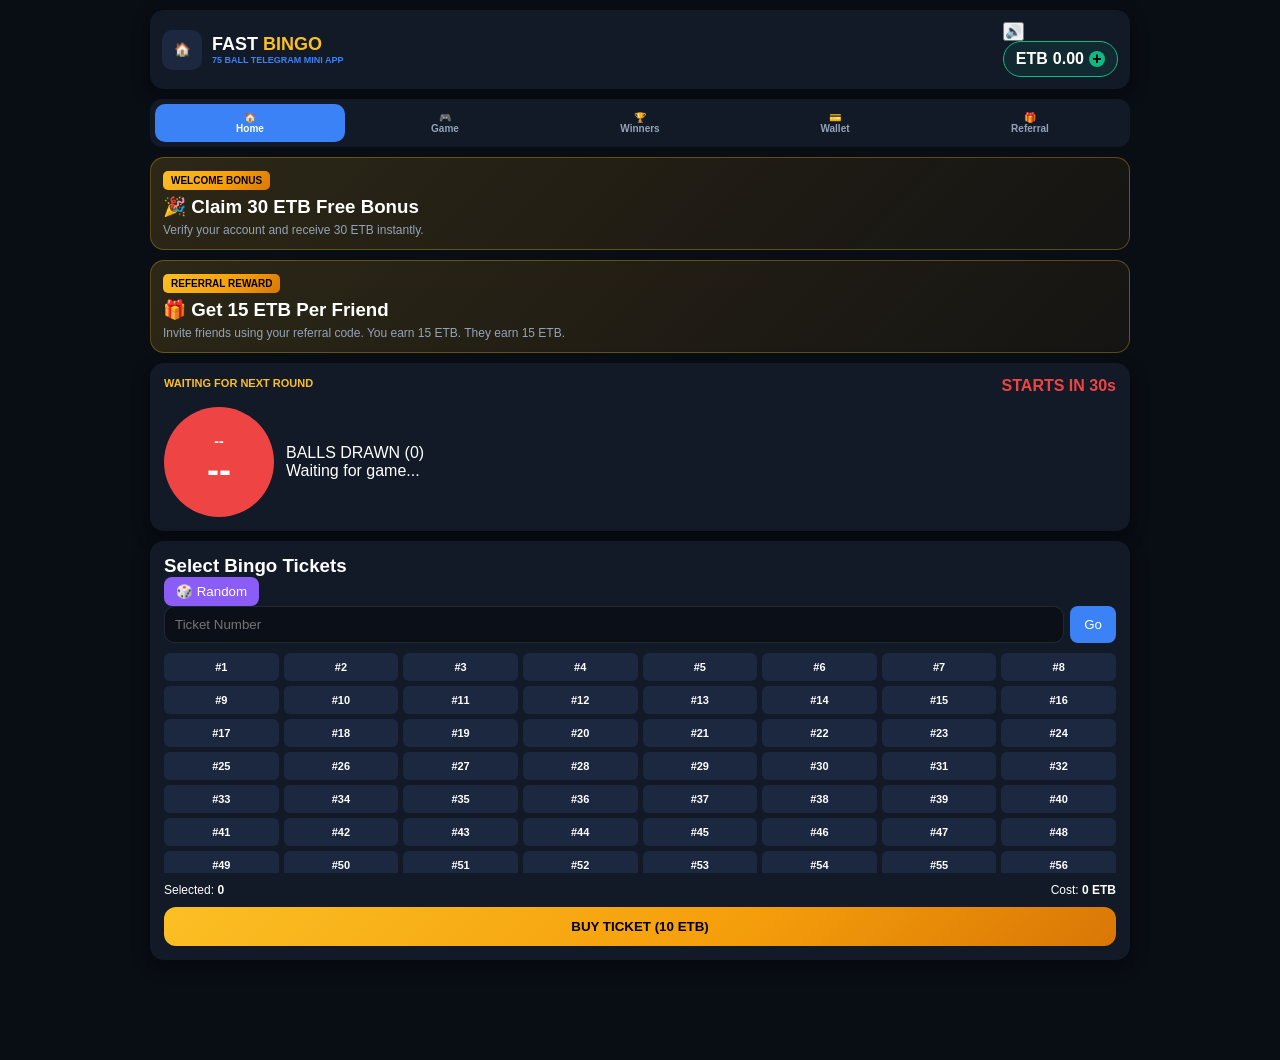
==== commit a4b2254b: "Create index.html" ====
--- a/index.html
+++ b/index.html
@@ -13,7 +13,14 @@
 
 <script src="https://telegram.org/js/telegram-web-app.js"></script>
 
-https://fonts.googleapis.com/css2?family=Plus+Jakarta+Sans:wght@400;500;600;700;800;900&display=swap
+<link rel="preconnect" href="https://fonts.googleapis.com">
+
+<link rel="preconnect"
+href="https://fonts.gstatic.com"
+crossorigin>
+
+<link
+href="https://fonts.googleapis.com">
 
 <link rel="stylesheet" href="style.css">
 
@@ -23,9 +30,7 @@
 
 <div id="app">
 
-<!-- ============================
-HEADER
-============================ -->
+<!-- HEADER -->
 
 <header class="app-header">
 
@@ -47,11 +52,11 @@
 
 </div>
 
-<span class="logo-sub">
+<div class="logo-sub">
 
 75 BALL TELEGRAM MINI APP
 
-</span>
+</div>
 
 </div>
 
@@ -59,7 +64,17 @@
 
 <div class="header-actions">
 
-<div class="balance-badge"
+<button
+id="sound-toggle-btn"
+class="sound-toggle"
+onclick="toggleSound()">
+
+🔊
+
+</button>
+
+<div
+class="balance-badge"
 onclick="switchTab('wallet')">
 
 <span>ETB</span>
@@ -78,9 +93,7 @@
 
 </header>
 
-<!-- ============================
-NAVIGATION
-============================ -->
+<!-- NAVIGATION -->
 
 <nav class="tab-bar">
 
@@ -135,27 +148,21 @@
 
 🎁
 
-<span>Refer</span>
+<span>Referral</span>
 
 </button>
 
 </nav>
 
-<!-- ============================
-HOME
-============================ -->
-
-<main
-id="view-home"
-class="view-panel">
-
-<!-- Welcome Bonus -->
+<!-- ================= HOME ================= -->
+
+<main id="view-home" class="view-panel">
 
 <div class="welcome-banner">
 
 <div class="banner-badge">
 
-NEW PLAYER BONUS
+WELCOME BONUS
 
 </div>
 
@@ -163,14 +170,14 @@
 
 <h3>
 
-🎉 Get 30 ETB FREE
+🎉 Claim 30 ETB Free Bonus
 
 </h3>
 
 <p>
 
-Verify your account and claim
-30 ETB Welcome Bonus instantly.
+Verify your account and receive
+30 ETB instantly.
 
 </p>
 
@@ -178,13 +185,11 @@
 
 </div>
 
-<!-- Referral Bonus -->
-
 <div class="welcome-banner">
 
 <div class="banner-badge">
 
-REFERRAL PROGRAM
+REFERRAL REWARD
 
 </div>
 
@@ -192,14 +197,16 @@
 
 <h3>
 
-🎁 Earn 15 ETB Per Friend
+🎁 Get 15 ETB Per Friend
 
 </h3>
 
 <p>
 
-Invite friends and receive
-15 ETB bonus for every successful referral.
+Invite friends using your referral code.
+
+You earn 15 ETB.
+They earn 15 ETB.
 
 </p>
 
@@ -207,21 +214,21 @@
 
 </div>
 
-<!-- Current Ball -->
-
 <section class="game-status-card">
 
 <div class="status-top">
 
 <span
-id="game-phase-tag">
-
-WAITING FOR ROUND
+id="game-phase-tag"
+class="phase-tag">
+
+WAITING FOR NEXT ROUND
 
 </span>
 
 <span
-id="match-timer-display">
+id="match-timer-display"
+class="timer-pill">
 
 STARTS IN 30s
 
@@ -251,11 +258,11 @@
 
 </div>
 
-<div>
-
-<div>
-
-CALLED BALLS
+<div class="balls-history">
+
+<div class="history-label">
+
+BALLS DRAWN
 
 (<span id="called-count">0</span>)
 
@@ -265,6 +272,12 @@
 id="recent-balls-list"
 class="balls-strip">
 
+<span class="placeholder-text">
+
+Waiting for game...
+
+</span>
+
 </div>
 
 </div>
@@ -273,15 +286,13 @@
 
 </section>
 
-<!-- Ticket Selection -->
-
 <section class="ticket-picker-card">
 
 <div class="picker-header">
 
 <h3>
 
-Select Tickets
+Select Bingo Tickets
 
 </h3>
 
@@ -323,8 +334,7 @@
 <span>
 
 Selected:
-<strong
-id="selected-tickets-count">
+<strong id="selected-tickets-count">
 
 0
 
@@ -335,8 +345,7 @@
 <span>
 
 Cost:
-<strong
-id="total-ticket-cost">
+<strong id="total-ticket-cost">
 
 0 ETB
 
@@ -359,9 +368,7 @@
 
 </main>
 
-<!-- ============================
-GAME
-============================ -->
+<!-- ================= GAME ================= -->
 
 <main
 id="view-game"
@@ -385,9 +392,7 @@
 
 </main>
 
-<!-- ============================
-WINNERS
-============================ -->
+<!-- ================= WINNERS ================= -->
 
 <main
 id="view-winners"
@@ -397,7 +402,7 @@
 
 <h2>
 
-🏆 LIVE WINNERS
+🏆 Winners Board
 
 </h2>
 
@@ -410,9 +415,7 @@
 
 </main>
 
-<!-- ============================
-WALLET
-============================ -->
+<!-- ================= WALLET ================= -->
 
 <main
 id="view-wallet"
@@ -422,7 +425,7 @@
 
 <h2>
 
-Telebirr Wallet
+💳 Telebirr Wallet
 
 </h2>
 
@@ -430,12 +433,11 @@
 
 <span>
 
-Available Balance
-
-</span>
-
-<h1
-id="wallet-balance-large">
+Current Balance
+
+</span>
+
+<h1 id="wallet-balance-large">
 
 0.00 ETB
 
@@ -455,7 +457,7 @@
 
 <p>
 
-Send Deposit To:
+Send deposit using Telebirr:
 
 </p>
 
@@ -489,13 +491,13 @@
 
 <label>
 
-Amount
+Deposit Amount
 
 </label>
 
 <input
-id="dep-amount"
-type="number">
+type="number"
+id="dep-amount">
 
 </div>
 
@@ -503,13 +505,13 @@
 
 <label>
 
-Transaction ID
+Telebirr Transaction ID
 
 </label>
 
 <input
-id="dep-txnid"
-type="text">
+type="text"
+id="dep-txnid">
 
 </div>
 
@@ -521,7 +523,7 @@
 
 </button>
 
-<hr>
+<hr style="margin:20px 0;opacity:.2;">
 
 <div class="form-group">
 
@@ -532,8 +534,8 @@
 </label>
 
 <input
-id="wd-amount"
-type="number">
+type="number"
+id="wd-amount">
 
 </div>
 
@@ -541,13 +543,13 @@
 
 <label>
 
-Telebirr Phone
+Telebirr Phone Number
 
 </label>
 
 <input
-id="wd-phone"
-type="tel">
+type="tel"
+id="wd-phone">
 
 </div>
 
@@ -559,13 +561,17 @@
 
 </button>
 
+<div
+id="wallet-history-list"
+style="margin-top:20px">
+
+</div>
+
 </div>
 
 </main>
 
-<!-- ============================
-REFERRAL
-============================ -->
+<!-- ================= REFERRAL ================= -->
 
 <main
 id="view-referral"
@@ -581,18 +587,16 @@
 
 <p>
 
-Invite friends and
-earn 15 ETB bonus
-for every player.
+Invite friends and earn
+15 ETB for each verified player.
 
 </p>
 
 <div class="referral-box">
 
-<div
-id="referral-code">
-
-LOADING...
+<div id="referral-code">
+
+Loading...
 
 </div>
 
@@ -610,7 +614,7 @@
 
 <div>
 
-Friends Invited
+Friends
 
 <br>
 
@@ -624,7 +628,7 @@
 
 <div>
 
-Referral Earnings
+Earned
 
 <br>
 
@@ -642,9 +646,7 @@
 
 </main>
 
-<!-- ============================
-BOTTOM BINGO BUTTON
-============================ -->
+<!-- BINGO BUTTON -->
 
 <div
 id="action-bar"
@@ -662,7 +664,7 @@
 
 </div>
 
-<!-- Contact Verification -->
+<!-- CONTACT MODAL -->
 
 <div
 id="contact-modal"
@@ -678,11 +680,16 @@
 
 <p>
 
-Share your Telegram contact
-and receive your
-30 ETB Welcome Bonus.
+Verify your phone number and activate
+your 30 ETB welcome bonus.
 
 </p>
+
+<input
+type="text"
+id="referral-input"
+placeholder="Referral Code (Optional)"
+style="margin:12px 0;">
 
 <button
 class="btn-primary"
@@ -696,7 +703,7 @@
 
 </div>
 
-<!-- Winner Modal -->
+<!-- WINNER MODAL -->
 
 <div
 id="winner-modal"
@@ -712,8 +719,7 @@
 
 </button>
 
-<div
-id="modal-content">
+<div id="modal-content">
 
 </div>
 
--- a/style.css
+++ b/style.css
@@ -1,866 +1,862 @@
 /* ==========================================================================
-   FAST BINGO TELEGRAM MINI APP
-   COMPLETE STYLE.CSS
+   FAST BINGO PRO
+   Premium Telegram Mini App UI
    ========================================================================== */
 
 :root{
-  --bg-main:#0B0F17;
-  --bg-card:#151C28;
-  --bg-card-alt:#1E2838;
-
-  --accent-gold:#F59E0B;
-  --accent-blue:#3B82F6;
-  --accent-green:#10B981;
-  --accent-red:#EF4444;
-  --accent-purple:#8B5CF6;
-
-  --telebirr-blue:#00A3E0;
-
-  --b-color:#EF4444;
-  --i-color:#3B82F6;
-  --n-color:#F59E0B;
-  --g-color:#10B981;
-  --o-color:#8B5CF6;
-
-  --text-main:#F9FAFB;
-  --text-muted:#9CA3AF;
-
-  --radius:12px;
-  --font:'Plus Jakarta Sans',sans-serif;
-}
-
-/* -------------------------------------------------------------------------- */
-/* RESET */
-/* -------------------------------------------------------------------------- */
+
+  --bg-main:#090D14;
+  --bg-card:#121A28;
+  --bg-card-alt:#1B2840;
+
+  --gold:#FBBF24;
+  --gold-dark:#F59E0B;
+
+  --green:#10B981;
+  --blue:#3B82F6;
+  --purple:#8B5CF6;
+  --red:#EF4444;
+
+  --text:#FFFFFF;
+  --text-muted:#94A3B8;
+
+  --radius:14px;
+
+  --shadow:
+  0 6px 18px rgba(0,0,0,.35);
+
+  --premium-gradient:
+  linear-gradient(
+  135deg,
+  #FBBF24 0%,
+  #F59E0B 60%,
+  #D97706 100%
+  );
+}
 
 *{
   margin:0;
   padding:0;
   box-sizing:border-box;
-  user-select:none;
   -webkit-tap-highlight-color:transparent;
-}
-
-html{
-  scroll-behavior:smooth;
 }
 
 body{
   background:var(--bg-main);
-  color:var(--text-main);
-  font-family:var(--font);
-  min-height:100vh;
-  overflow-x:hidden;
+  color:var(--text);
+  font-family:
+  "Plus Jakarta Sans",
+  sans-serif;
+}
+
+.hidden{
+  display:none !important;
 }
 
 #app{
   width:100%;
   max-width:480px;
   margin:auto;
+  min-height:100vh;
   padding:10px;
   padding-bottom:90px;
 }
 
-.hidden{
-  display:none !important;
-}
-
-.view-panel{
-  display:block;
-}
-
-/* -------------------------------------------------------------------------- */
-/* HEADER */
-/* -------------------------------------------------------------------------- */
+/* =====================================================
+HEADER
+===================================================== */
 
 .app-header{
+
   background:var(--bg-card);
-  border:1px solid rgba(255,255,255,.08);
+
   border-radius:var(--radius);
-  display:flex;
+
+  display:flex;
+  align-items:center;
   justify-content:space-between;
-  align-items:center;
+
+  padding:12px;
+
+  margin-bottom:10px;
+
+  box-shadow:var(--shadow);
+}
+
+.brand{
+  display:flex;
+  align-items:center;
+  gap:10px;
+}
+
+.nav-btn{
+
+  width:40px;
+  height:40px;
+
+  border:none;
+  border-radius:10px;
+
+  background:var(--bg-card-alt);
+
+  color:#FFF;
+
+  cursor:pointer;
+}
+
+.logo-title{
+  font-size:18px;
+  font-weight:900;
+}
+
+.highlight{
+  color:var(--gold);
+}
+
+.logo-sub{
+  font-size:9px;
+  color:var(--blue);
+  font-weight:700;
+}
+
+.balance-badge{
+
+  display:flex;
+  align-items:center;
+
+  gap:5px;
+
   padding:8px 12px;
-  margin-bottom:8px;
-}
-
-.brand{
-  display:flex;
-  align-items:center;
-  gap:8px;
-}
-
-.nav-btn{
+
+  border-radius:25px;
+
+  background:
+  rgba(16,185,129,.1);
+
+  border:
+  1px solid var(--green);
+
+  cursor:pointer;
+
+  font-weight:800;
+}
+
+.plus-icon{
+
+  width:16px;
+  height:16px;
+
+  border-radius:50%;
+
+  background:var(--green);
+
+  color:#000;
+
+  display:flex;
+  align-items:center;
+  justify-content:center;
+}
+
+/* =====================================================
+NAVIGATION
+===================================================== */
+
+.tab-bar{
+
+  display:flex;
+
+  gap:5px;
+
+  background:var(--bg-card);
+
+  border-radius:12px;
+
+  padding:5px;
+
+  margin-bottom:10px;
+}
+
+.tab-item{
+
+  flex:1;
+
+  border:none;
+
+  background:transparent;
+
+  color:var(--text-muted);
+
+  padding:8px;
+
+  display:flex;
+  flex-direction:column;
+  align-items:center;
+
+  border-radius:10px;
+
+  cursor:pointer;
+
+  font-size:10px;
+
+  font-weight:700;
+}
+
+.tab-item.active{
+  background:var(--blue);
+  color:#FFF;
+}
+
+/* =====================================================
+CARDS
+===================================================== */
+
+.card-panel,
+.ticket-picker-card,
+.game-status-card{
+
+  background:var(--bg-card);
+
+  border-radius:var(--radius);
+
+  padding:14px;
+
+  margin-bottom:10px;
+
+  box-shadow:var(--shadow);
+}
+
+/* =====================================================
+WELCOME BONUS
+===================================================== */
+
+.welcome-banner{
+
+  background:
+  linear-gradient(
+  135deg,
+  rgba(251,191,36,.15),
+  rgba(245,158,11,.05)
+  );
+
+  border:
+  1px solid rgba(251,191,36,.3);
+
+  border-radius:var(--radius);
+
+  padding:12px;
+
+  margin-bottom:10px;
+}
+
+.banner-badge{
+
+  display:inline-block;
+
+  padding:4px 8px;
+
+  border-radius:5px;
+
+  background:var(--premium-gradient);
+
+  color:#000;
+
+  font-size:10px;
+
+  font-weight:900;
+}
+
+.banner-body h3{
+  margin-top:6px;
+}
+
+.banner-body p{
+  font-size:12px;
+  color:var(--text-muted);
+  margin-top:5px;
+}
+
+/* =====================================================
+BALL DISPLAY
+===================================================== */
+
+.status-top{
+
+  display:flex;
+  justify-content:space-between;
+
+  margin-bottom:12px;
+}
+
+#game-phase-tag{
+  color:var(--gold);
+  font-weight:800;
+  font-size:11px;
+}
+
+#match-timer-display{
+  color:var(--red);
+  font-weight:800;
+}
+
+.caller-box{
+
+  display:flex;
+  gap:12px;
+  align-items:center;
+}
+
+.giant-ball{
+
+  width:80px;
+  height:80px;
+
+  border-radius:50%;
+
+  display:flex;
+  flex-direction:column;
+
+  align-items:center;
+  justify-content:center;
+
+  font-weight:900;
+}
+
+.giant-ball.B{
+  background:#EF4444;
+}
+
+.giant-ball.I{
+  background:#3B82F6;
+}
+
+.giant-ball.N{
+  background:#F59E0B;
+}
+
+.giant-ball.G{
+  background:#10B981;
+}
+
+.giant-ball.O{
+  background:#8B5CF6;
+}
+
+#current-letter{
+  font-size:14px;
+}
+
+#current-number{
+  font-size:24px;
+}
+
+.balls-strip{
+
+  display:flex;
+  gap:5px;
+
+  overflow-x:auto;
+}
+
+.mini-ball{
+
+  min-width:32px;
+  height:32px;
+
+  border-radius:50%;
+
   background:var(--bg-card-alt);
+
+  display:flex;
+  justify-content:center;
+  align-items:center;
+
+  font-weight:800;
+}
+
+/* =====================================================
+TICKET GRID
+===================================================== */
+
+.ticket-pills-grid{
+
+  display:grid;
+
+  grid-template-columns:
+  repeat(5,1fr);
+
+  gap:5px;
+
+  max-height:220px;
+
+  overflow-y:auto;
+
+  margin-top:10px;
+}
+
+.pill{
+
+  background:var(--bg-card-alt);
+
+  padding:8px;
+
+  text-align:center;
+
+  border-radius:6px;
+
+  cursor:pointer;
+
+  font-size:11px;
+
+  font-weight:800;
+}
+
+.pill.selected{
+
+  background:var(--blue);
+
+  color:#FFF;
+}
+
+.selection-summary{
+
+  display:flex;
+
+  justify-content:space-between;
+
+  margin:10px 0;
+
+  font-size:12px;
+}
+
+/* =====================================================
+BUTTONS
+===================================================== */
+
+.btn-buy,
+.btn-primary{
+
+  width:100%;
+
   border:none;
-  color:white;
-  width:36px;
-  height:36px;
-  border-radius:8px;
+
+  border-radius:12px;
+
   cursor:pointer;
-}
-
-.logo-title{
-  font-size:15px;
-  font-weight:900;
-}
-
-.highlight{
-  color:var(--accent-gold);
-}
-
-.logo-sub{
-  display:block;
-  font-size:8px;
-  color:var(--accent-blue);
+
+  padding:12px;
+
   font-weight:800;
-}
-
-.header-actions{
-  display:flex;
-  align-items:center;
-  gap:8px;
-}
-
-.user-profile{
-  display:flex;
-  align-items:center;
-  gap:6px;
-}
-
-.avatar{
-  width:34px;
-  height:34px;
-  border-radius:50%;
-  border:2px solid var(--accent-gold);
-  object-fit:cover;
-}
-
-.profile-info{
-  font-size:10px;
-}
-
-#user-name{
-  font-weight:800;
-  color:white;
-}
-
-#user-id-display{
-  color:var(--text-muted);
-  font-size:9px;
-}
-
-.sound-toggle{
-  width:34px;
-  height:34px;
+
+  transition:.2s;
+}
+
+.btn-buy{
+
+  background:var(--premium-gradient);
+
+  color:#000;
+}
+
+.btn-primary{
+
+  background:var(--blue);
+
+  color:#FFF;
+}
+
+.btn-buy:hover,
+.btn-primary:hover{
+
+  transform:
+  translateY(-2px);
+}
+
+.btn-random{
+  background:var(--purple);
+  color:#FFF;
   border:none;
   border-radius:8px;
-  background:var(--bg-card-alt);
-  color:white;
-  cursor:pointer;
-}
-
-.balance-badge{
-  display:flex;
-  align-items:center;
-  gap:4px;
-  padding:5px 10px;
-
-  background:rgba(16,185,129,.12);
-
-  border:1px solid var(--accent-green);
-  border-radius:20px;
-
-  cursor:pointer;
-  color:var(--accent-green);
-  font-weight:800;
-  font-size:12px;
-}
-
-.plus-icon{
-  background:var(--accent-green);
-  color:black;
-  width:14px;
-  height:14px;
-  border-radius:50%;
-  display:flex;
-  justify-content:center;
-  align-items:center;
-}
-
-/* -------------------------------------------------------------------------- */
-/* TAB BAR */
-/* -------------------------------------------------------------------------- */
-
-.tab-bar{
-  display:flex;
-  gap:4px;
-
-  background:var(--bg-card);
-  border-radius:10px;
-  padding:4px;
-  margin-bottom:8px;
-}
-
-.tab-item{
-  flex:1;
-  border:none;
-  background:transparent;
-
-  color:var(--text-muted);
-
-  display:flex;
-  flex-direction:column;
-
-  align-items:center;
-  justify-content:center;
-
-  padding:6px;
-  border-radius:8px;
-
-  cursor:pointer;
-
-  font-size:10px;
-  font-weight:700;
-}
-
-.tab-item.active{
-  background:var(--accent-blue);
-  color:white;
-}
-
-/* -------------------------------------------------------------------------- */
-/* WELCOME */
-/* -------------------------------------------------------------------------- */
-
-.welcome-banner{
-  padding:12px;
-
-  border-radius:var(--radius);
-
-  background:linear-gradient(
-      135deg,
-      rgba(245,158,11,.15),
-      rgba(59,130,246,.15)
-  );
-
-  border:1px solid var(--accent-gold);
-  margin-bottom:8px;
-}
-
-.banner-badge{
-  display:inline-block;
-
-  background:var(--accent-gold);
-  color:black;
-
-  padding:2px 6px;
-
-  border-radius:4px;
-
-  font-size:8px;
-  font-weight:900;
-}
-
-.banner-body h3{
-  margin-top:5px;
-  font-size:13px;
-}
-
-.banner-body p{
-  margin-top:4px;
-  color:var(--text-muted);
-  font-size:11px;
-}
-
-/* -------------------------------------------------------------------------- */
-/* GAME STATUS */
-/* -------------------------------------------------------------------------- */
-
-.game-status-card{
-  background:var(--bg-card);
-  padding:10px;
-  border-radius:var(--radius);
-  margin-bottom:8px;
-}
-
-.status-top{
-  display:flex;
-  justify-content:space-between;
-  margin-bottom:8px;
-}
-
-.phase-tag{
-  color:var(--accent-gold);
-  font-size:9px;
-  font-weight:800;
-}
-
-.timer-pill{
-  color:var(--accent-red);
-  border:1px solid var(--accent-red);
-  background:rgba(239,68,68,.15);
-  padding:2px 6px;
-  border-radius:4px;
-  font-size:9px;
-}
-
-.caller-box{
-  display:flex;
-  gap:10px;
-  align-items:center;
-}
-
-.giant-ball{
-  width:60px;
-  height:60px;
-  border-radius:50%;
-  display:flex;
-  flex-direction:column;
-  justify-content:center;
-  align-items:center;
-}
-
-.giant-ball.B{
-  background:var(--b-color);
-}
-
-.giant-ball.I{
-  background:var(--i-color);
-}
-
-.giant-ball.N{
-  background:var(--n-color);
-}
-
-.giant-ball.G{
-  background:var(--g-color);
-}
-
-.giant-ball.O{
-  background:var(--o-color);
-}
-
-.letter{
-  font-size:10px;
-  font-weight:800;
-}
-
-.num{
-  font-size:20px;
-  font-weight:900;
-}
-
-.balls-strip{
-  display:flex;
-  gap:5px;
-  overflow-x:auto;
-}
-
-.mini-ball{
-  min-width:28px;
-  height:28px;
-  border-radius:50%;
-  background:var(--bg-card-alt);
-
-  display:flex;
-  align-items:center;
-  justify-content:center;
-
-  font-size:10px;
-  font-weight:800;
-}
-
-/* -------------------------------------------------------------------------- */
-/* TICKETS */
-/* -------------------------------------------------------------------------- */
-
-.ticket-picker-card,
-.card-panel{
-  background:var(--bg-card);
-  border-radius:var(--radius);
-  padding:12px;
-}
-
-.ticket-pills-grid{
-  display:grid;
-  grid-template-columns:repeat(5,1fr);
-  gap:4px;
-  max-height:180px;
-  overflow-y:auto;
-}
-
-.pill{
-  background:var(--bg-card-alt);
-  padding:6px;
-  border-radius:5px;
-  cursor:pointer;
-  text-align:center;
-  font-size:10px;
-}
-
-.pill.selected{
-  background:var(--accent-blue);
-  color:white;
-}
-
-.selection-summary{
-  display:flex;
-  justify-content:space-between;
-  margin-top:8px;
-  margin-bottom:8px;
-  font-size:11px;
-}
-
-.btn-buy,
-.btn-primary{
-  width:100%;
+  padding:7px 12px;
+}
+
+.btn-go{
+  background:var(--blue);
+  color:#FFF;
   border:none;
   border-radius:8px;
+  padding:0 14px;
+}
+
+/* =====================================================
+INPUTS
+===================================================== */
+
+.search-bar{
+  display:flex;
+  gap:6px;
+}
+
+input{
+
+  width:100%;
+
+  background:#0B0F17;
+
+  color:white;
+
+  border:
+  1px solid
+  rgba(255,255,255,.1);
+
+  border-radius:10px;
+
   padding:10px;
-
-  color:white;
+}
+
+.form-group{
+  margin-bottom:10px;
+}
+
+.form-group label{
+  display:block;
+  margin-bottom:4px;
+  font-size:12px;
+}
+
+/* =====================================================
+GAME BOARD
+===================================================== */
+
+.compact-tickets-grid{
+
+  display:flex;
+  flex-direction:column;
+
+  gap:10px;
+}
+
+.compact-ticket-card{
+
+  background:var(--bg-card);
+
+  padding:10px;
+
+  border-radius:12px;
+}
+
+.bingo-grid-compact{
+
+  display:grid;
+
+  grid-template-columns:
+  repeat(5,1fr);
+
+  gap:4px;
+}
+
+.grid-cell-compact{
+
+  aspect-ratio:1;
+
+  display:flex;
+
+  justify-content:center;
+  align-items:center;
+
+  background:var(--bg-card-alt);
+
+  border-radius:6px;
+
   font-weight:800;
-
-  cursor:pointer;
-}
-
-.btn-buy{
-  background:linear-gradient(135deg,#F59E0B,#D97706);
-}
-
-.btn-primary{
-  background:var(--accent-blue);
-}
-
-/* -------------------------------------------------------------------------- */
-/* BINGO CARD */
-/* -------------------------------------------------------------------------- */
-
-.compact-tickets-grid{
+}
+
+.grid-cell-compact.daubed{
+
+  background:var(--green);
+}
+
+.grid-cell-compact.free{
+
+  border:
+  1px solid var(--gold);
+}
+
+/* =====================================================
+WINNERS
+===================================================== */
+
+#winners-list,
+#public-winners-list{
+
   display:flex;
   flex-direction:column;
   gap:10px;
 }
 
-.compact-ticket-card{
-  background:var(--bg-card);
-  padding:8px;
+.winner-item{
+
+  display:flex;
+
+  justify-content:space-between;
+
+  background:var(--bg-card-alt);
+
+  padding:12px;
+
   border-radius:10px;
 }
 
-.card-info-row{
-  display:flex;
-  justify-content:space-between;
-  margin-bottom:5px;
-}
-
-.bingo-grid-compact{
-  display:grid;
-  grid-template-columns:repeat(5,1fr);
-  gap:3px;
-}
-
-.grid-col-header{
-  height:18px;
-  display:flex;
-  justify-content:center;
-  align-items:center;
-  color:white;
+/* =====================================================
+WALLET
+===================================================== */
+
+.balance-card-lg{
+
+  background:#0B0F17;
+
+  border-radius:12px;
+
+  text-align:center;
+
+  padding:20px;
+
+  margin-bottom:10px;
+}
+
+.balance-card-lg h1{
+
+  color:var(--green);
+
+  margin-top:5px;
+}
+
+.telebirr-box{
+
+  background:
+  rgba(0,163,224,.1);
+
+  border:
+  1px solid
+  rgba(0,163,224,.4);
+
+  border-radius:12px;
+
+  padding:12px;
+
+  margin-bottom:12px;
+}
+
+.tb-tag{
+
+  background:#00A3E0;
+
+  color:#FFF;
+
+  padding:4px 8px;
+
+  border-radius:4px;
+
+  font-size:10px;
+
   font-weight:900;
 }
 
-.grid-cell-compact{
-  aspect-ratio:1;
-  border-radius:4px;
+.tb-info{
+
+  display:flex;
+  flex-direction:column;
+
+  gap:5px;
+
+  margin:10px 0;
+}
+
+/* =====================================================
+REFERRAL
+===================================================== */
+
+.referral-box{
+
+  margin-top:15px;
+
+  text-align:center;
+}
+
+#referral-code{
 
   background:var(--bg-card-alt);
 
-  display:flex;
-  align-items:center;
-  justify-content:center;
-
-  cursor:pointer;
-}
-
-.grid-cell-compact.daubed{
-  background:var(--accent-green);
-}
-
-.grid-cell-compact.free{
-  border:1px solid var(--accent-gold);
-  color:var(--accent-gold);
-}
-
-/* -------------------------------------------------------------------------- */
-/* WALLET */
-/* -------------------------------------------------------------------------- */
-
-.wallet-form{
-  margin-top:8px;
-}
-
-.form-group{
-  display:flex;
-  flex-direction:column;
-  margin-bottom:8px;
-}
-
-.form-group label{
-  font-size:11px;
-  margin-bottom:4px;
-}
-
-.form-group input{
-  background:#0B0F17;
-  border:1px solid rgba(255,255,255,.1);
-  border-radius:8px;
-  color:white;
-  padding:8px;
-}
-
-.balance-card-lg{
+  padding:15px;
+
+  border-radius:10px;
+
+  font-size:20px;
+
+  font-weight:900;
+
+  color:var(--gold);
+
+  margin-bottom:10px;
+}
+
+.stats-box{
+
+  display:flex;
+
+  margin-top:15px;
+
+  gap:10px;
+}
+
+.stats-box div{
+
+  flex:1;
+
+  background:var(--bg-card-alt);
+
+  padding:15px;
+
+  border-radius:10px;
+
   text-align:center;
-  background:#0B0F17;
-  padding:12px;
-  border-radius:8px;
-  margin:8px 0;
-}
-
-.balance-card-lg h1{
-  color:var(--accent-green);
-}
-
-.wallet-nav{
-  display:flex;
-  gap:6px;
-}
-
-.w-tab{
-  flex:1;
-  border:none;
-  border-radius:8px;
-  padding:8px;
-  cursor:pointer;
-}
-
-.w-tab.active{
-  background:var(--telebirr-blue);
-  color:white;
-}
-
-.empty-msg{
-  text-align:center;
-  color:var(--text-muted);
-}
-
-.history-item{
-  display:flex;
-  justify-content:space-between;
-  padding:8px 0;
-  border-bottom:1px solid rgba(255,255,255,.05);
-}
-
-/* -------------------------------------------------------------------------- */
-/* WINNERS */
-/* -------------------------------------------------------------------------- */
-
-.winners-list{
-  display:flex;
-  flex-direction:column;
-  gap:6px;
-}
-
-.winner-item{
-  background:var(--bg-card-alt);
-  border-radius:8px;
-  padding:8px;
-  display:flex;
-  justify-content:space-between;
-}
-
-/* -------------------------------------------------------------------------- */
-/* MODALS */
-/* -------------------------------------------------------------------------- */
-
-.modal-overlay{
+}
+
+/* =====================================================
+BOTTOM ACTION BAR
+===================================================== */
+
+.action-bar{
+
   position:fixed;
-  inset:0;
-
-  background:rgba(0,0,0,.85);
-
-  display:flex;
-  justify-content:center;
-  align-items:center;
-
-  z-index:999;
-}
-
-.modal-card{
-  width:100%;
-  max-width:340px;
-
-  background:var(--bg-card);
-
-  border-radius:12px;
-  padding:16px;
-
-  position:relative;
-}
-
-.modal-close{
-  position:absolute;
-  top:6px;
-  right:10px;
-
-  background:none;
-  border:none;
-
-  color:white;
-  cursor:pointer;
-
-  font-size:22px;
-}
-
-/* -------------------------------------------------------------------------- */
-/* ACTION BAR */
-/* -------------------------------------------------------------------------- */
-
-.action-bar{
-  position:fixed;
-  bottom:0;
+
   left:0;
   right:0;
-
-  padding:8px;
-
-  background:rgba(11,15,23,.95);
-
-  z-index:500;
+  bottom:0;
+
+  padding:10px;
+
+  z-index:100;
 }
 
 .bingo-claim-btn{
+
   width:100%;
-  max-width:480px;
-
-  height:46px;
+
+  max-width:600px;
+
+  margin:auto;
+
+  display:block;
+
+  background:
+  linear-gradient(
+  135deg,
+  #EF4444,
+  #B91C1C
+  );
+
+  color:white;
 
   border:none;
-  border-radius:10px;
-
-  background:linear-gradient(
-      135deg,
-      #EF4444,
-      #DC2626
-  );
+
+  border-radius:15px;
+
+  height:55px;
+
+  font-size:22px;
+
+  font-weight:900;
+}
+
+/* =====================================================
+MODALS
+===================================================== */
+
+.modal-overlay{
+
+  position:fixed;
+
+  inset:0;
+
+  background:
+  rgba(0,0,0,.8);
+
+  display:flex;
+
+  align-items:center;
+  justify-content:center;
+
+  z-index:1000;
+}
+
+.modal-card{
+
+  background:var(--bg-card);
+
+  border-radius:15px;
+
+  padding:18px;
+
+  width:90%;
+
+  max-width:420px;
+
+  position:relative;
+}
+
+.modal-close{
+
+  position:absolute;
+
+  right:10px;
+  top:10px;
+
+  background:none;
+
+  border:none;
 
   color:white;
-  font-size:18px;
-  font-weight:900;
-
-  cursor:pointer;
-}
-
-/* -------------------------------------------------------------------------- */
-/* CONFETTI */
-/* -------------------------------------------------------------------------- */
+
+  font-size:24px;
+}
+
+/* =====================================================
+CONFETTI
+===================================================== */
 
 #confetti-canvas{
+
   position:fixed;
-  top:0;
-  left:0;
-  width:100vw;
-  height:100vh;
+
+  inset:0;
+
+  width:100%;
+  height:100%;
+
   pointer-events:none;
-  z-index:1000;
-}
-
-/* ==========================================================================
-   TABLET RESPONSIVE DESIGN
-   ========================================================================== */
-
-@media screen and (min-width: 768px) {
+
+  z-index:9999;
+}
+
+/* =====================================================
+TABLET
+===================================================== */
+
+@media(min-width:768px){
 
   #app{
-    max-width:900px;
-    margin:0 auto;
-    padding:16px;
+    max-width:1000px;
   }
 
-  /* Header */
-
-  .app-header{
-    padding:14px 18px;
+  .ticket-pills-grid{
+    grid-template-columns:
+    repeat(8,1fr);
   }
-
-  .logo-title{
-    font-size:22px;
-  }
-
-  .logo-sub{
-    font-size:10px;
-  }
-
-  /* User Profile */
-
-  .avatar{
-    width:46px;
-    height:46px;
-  }
-
-  #user-name{
-    font-size:14px;
-  }
-
-  #user-id-display{
-    font-size:11px;
-  }
-
-  /* Top Grid */
-
-  #view-home{
-    display:grid;
-    grid-template-columns: 1fr 1.2fr;
-    gap:16px;
-    align-items:start;
-  }
-
-  .welcome-banner{
-    margin-bottom:12px;
-  }
-
-  .game-status-card{
-    margin-bottom:12px;
-  }
-
-  .ticket-picker-card{
-    height:100%;
-  }
-
-  /* Ticket Selector */
-
-  .ticket-pills-grid{
-    grid-template-columns:repeat(8,1fr);
-    max-height:380px;
-  }
-
-  .pill{
-    font-size:12px;
-    padding:8px;
-  }
-
-  .selection-summary{
-    font-size:13px;
-  }
-
-  .btn-buy{
-    font-size:15px;
-    padding:12px;
-  }
-
-  /* Live Called Ball */
-
-  .giant-ball{
-    width:90px;
-    height:90px;
-  }
-
-  .giant-ball .letter{
-    font-size:14px;
-  }
-
-  .giant-ball .num{
-    font-size:32px;
-  }
-
-  .mini-ball{
-    min-width:36px;
-    height:36px;
-    font-size:13px;
-  }
-
-  /* Game Board */
 
   .compact-tickets-grid{
     display:grid;
-    grid-template-columns:repeat(2,1fr);
-    gap:12px;
-  }
-
-  .compact-ticket-card{
-    padding:10px;
-  }
-
-  .grid-cell-compact{
-    font-size:14px;
-  }
-
-  /* Winners */
-
-  .winner-item{
-    padding:12px;
-  }
-
-  .w-name{
-    font-size:14px;
-  }
-
-  .w-prize{
-    font-size:16px;
-  }
-
-  /* Wallet */
-
-  .wallet-form{
-    max-width:650px;
-  }
-
-  .form-group input{
-    padding:12px;
-    font-size:14px;
-  }
-
-  .btn-primary{
-    font-size:14px;
-    padding:12px;
-  }
-
-  .balance-card-lg h1{
-    font-size:34px;
-  }
-
-  /* Modals */
-
-  .modal-card{
-    max-width:600px;
-  }
-
-  /* Bingo Button */
-
-  .bingo-claim-btn{
-    max-width:700px;
-    height:60px;
-    font-size:24px;
-  }
-}
-
-
-/* ==========================================================================
-   LARGE TABLETS & SMALL LAPTOPS
-   ========================================================================== */
-
-@media screen and (min-width: 1024px){
-
-  #app{
-    max-width:1200px;
-  }
-
-  .ticket-pills-grid{
-    grid-template-columns:repeat(10,1fr);
-  }
-
-  .compact-tickets-grid{
-    grid-template-columns:repeat(3,1fr);
+    grid-template-columns:
+    repeat(2,1fr);
   }
 
   .giant-ball{
@@ -868,11 +864,12 @@
     height:110px;
   }
 
-  .giant-ball .num{
-    font-size:42px;
+  #current-number{
+    font-size:36px;
   }
 
   .balance-card-lg h1{
     font-size:40px;
   }
 }
+``
